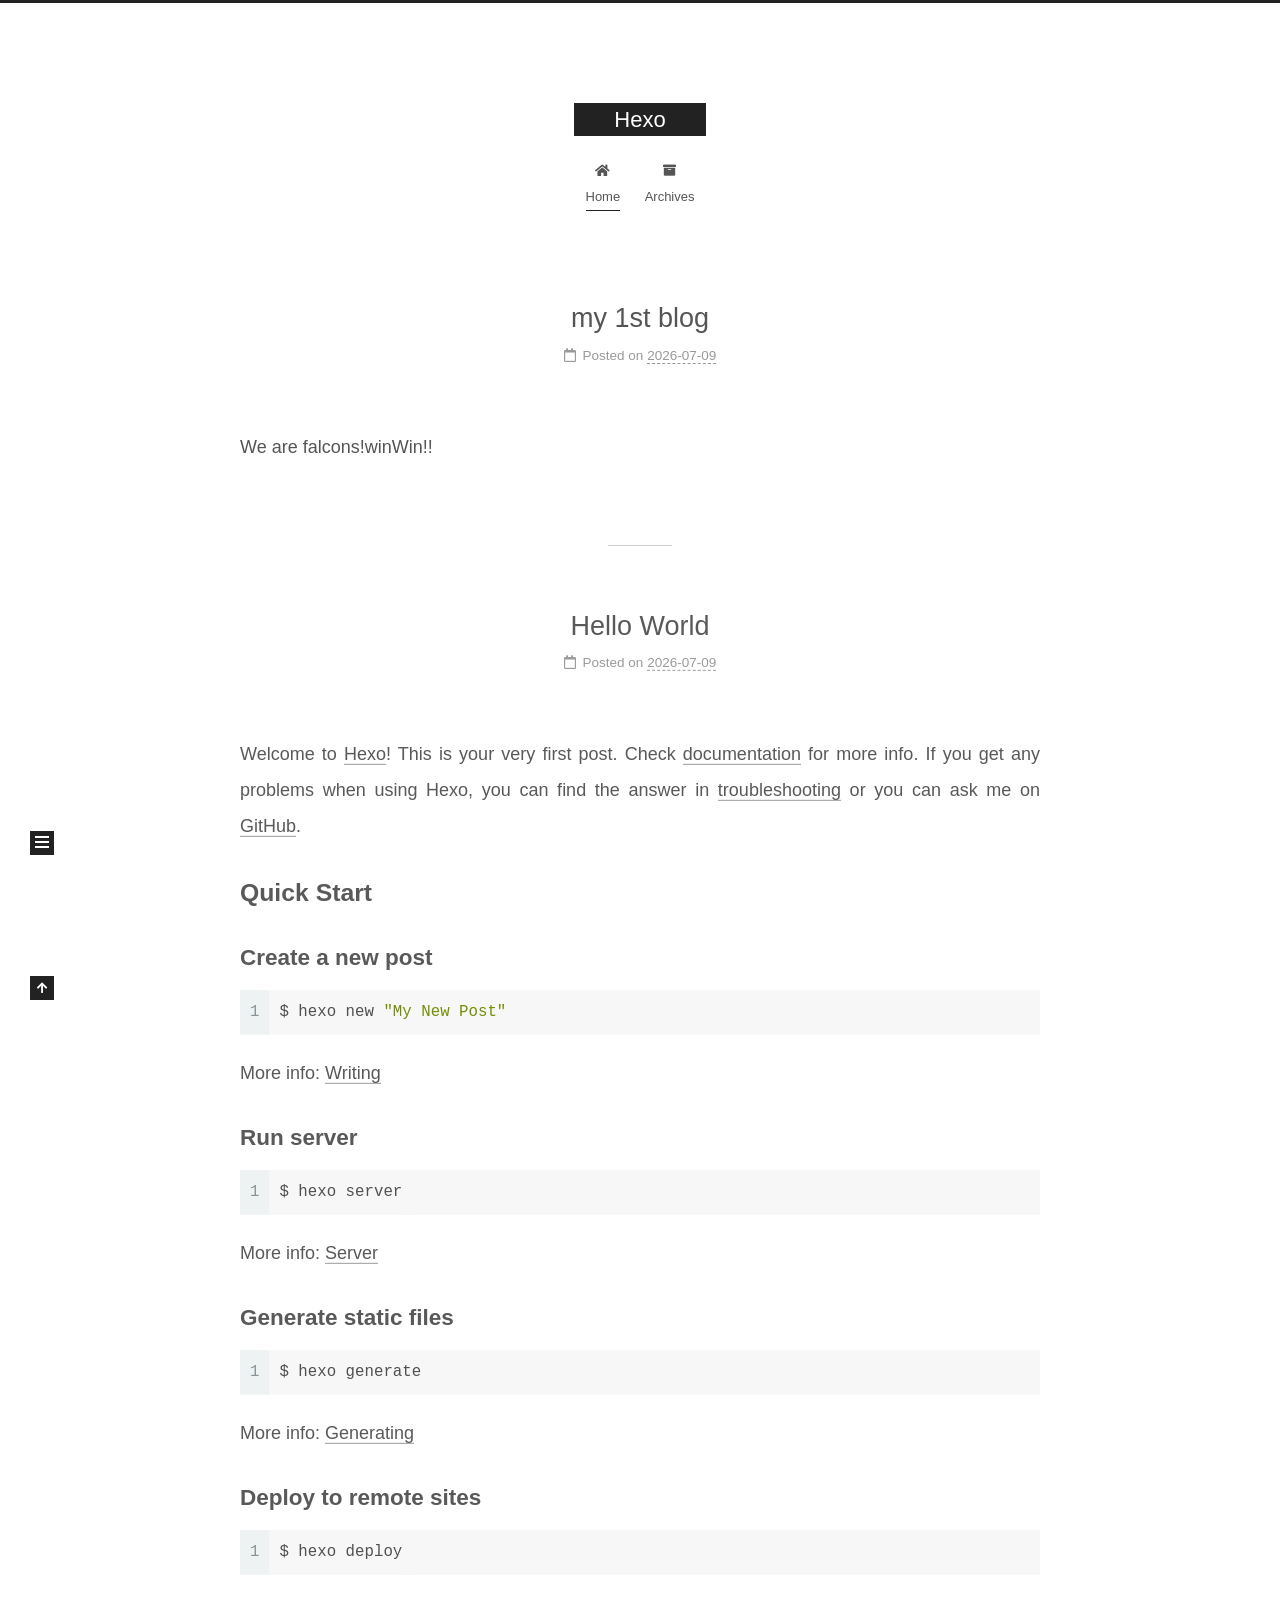
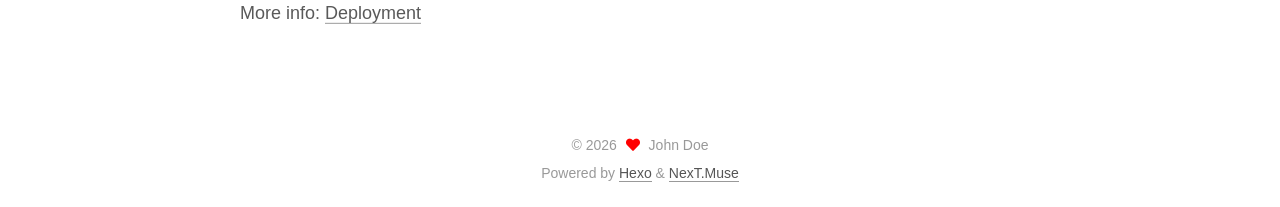
==== index.html @ cf1313f7 "Site updated: 2026-07-09 19:57:32" ====
<!DOCTYPE html>
<html lang="en">
<head>
  <meta charset="UTF-8">
<meta name="viewport" content="width=device-width, initial-scale=1, maximum-scale=2">
<meta name="theme-color" content="#222">
<meta name="generator" content="Hexo 7.3.0">
  <link rel="apple-touch-icon" sizes="180x180" href="/images/apple-touch-icon-next.png">
  <link rel="icon" type="image/png" sizes="32x32" href="/images/favicon-32x32-next.png">
  <link rel="icon" type="image/png" sizes="16x16" href="/images/favicon-16x16-next.png">
  <link rel="mask-icon" href="/images/logo.svg" color="#222">

<link rel="stylesheet" href="/css/main.css">


<link rel="stylesheet" href="/lib/font-awesome/css/all.min.css">

<script id="hexo-configurations">
    var NexT = window.NexT || {};
    var CONFIG = {"hostname":"example.com","root":"/","scheme":"Muse","version":"7.8.0","exturl":false,"sidebar":{"position":"left","display":"post","padding":18,"offset":12,"onmobile":false},"copycode":{"enable":false,"show_result":false,"style":null},"back2top":{"enable":true,"sidebar":false,"scrollpercent":false},"bookmark":{"enable":false,"color":"#222","save":"auto"},"fancybox":false,"mediumzoom":false,"lazyload":false,"pangu":false,"comments":{"style":"tabs","active":null,"storage":true,"lazyload":false,"nav":null},"algolia":{"hits":{"per_page":10},"labels":{"input_placeholder":"Search for Posts","hits_empty":"We didn't find any results for the search: ${query}","hits_stats":"${hits} results found in ${time} ms"}},"localsearch":{"enable":false,"trigger":"auto","top_n_per_article":1,"unescape":false,"preload":false},"motion":{"enable":true,"async":false,"transition":{"post_block":"fadeIn","post_header":"slideDownIn","post_body":"slideDownIn","coll_header":"slideLeftIn","sidebar":"slideUpIn"}}};
  </script>

  <meta property="og:type" content="website">
<meta property="og:title" content="Hexo">
<meta property="og:url" content="http://example.com/index.html">
<meta property="og:site_name" content="Hexo">
<meta property="og:locale" content="en_US">
<meta property="article:author" content="John Doe">
<meta name="twitter:card" content="summary">

<link rel="canonical" href="http://example.com/">


<script id="page-configurations">
  // https://hexo.io/docs/variables.html
  CONFIG.page = {
    sidebar: "",
    isHome : true,
    isPost : false,
    lang   : 'en'
  };
</script>

  <title>Hexo</title>
  






  <noscript>
  <style>
  .use-motion .brand,
  .use-motion .menu-item,
  .sidebar-inner,
  .use-motion .post-block,
  .use-motion .pagination,
  .use-motion .comments,
  .use-motion .post-header,
  .use-motion .post-body,
  .use-motion .collection-header { opacity: initial; }

  .use-motion .site-title,
  .use-motion .site-subtitle {
    opacity: initial;
    top: initial;
  }

  .use-motion .logo-line-before i { left: initial; }
  .use-motion .logo-line-after i { right: initial; }
  </style>
</noscript>

</head>

<body itemscope itemtype="http://schema.org/WebPage">
  <div class="container use-motion">
    <div class="headband"></div>

    <header class="header" itemscope itemtype="http://schema.org/WPHeader">
      <div class="header-inner"><div class="site-brand-container">
  <div class="site-nav-toggle">
    <div class="toggle" aria-label="Toggle navigation bar">
      <span class="toggle-line toggle-line-first"></span>
      <span class="toggle-line toggle-line-middle"></span>
      <span class="toggle-line toggle-line-last"></span>
    </div>
  </div>

  <div class="site-meta">

    <a href="/" class="brand" rel="start">
      <span class="logo-line-before"><i></i></span>
      <h1 class="site-title">Hexo</h1>
      <span class="logo-line-after"><i></i></span>
    </a>
  </div>

  <div class="site-nav-right">
    <div class="toggle popup-trigger">
    </div>
  </div>
</div>




<nav class="site-nav">
  <ul id="menu" class="main-menu menu">
        <li class="menu-item menu-item-home">

    <a href="/" rel="section"><i class="fa fa-home fa-fw"></i>Home</a>

  </li>
        <li class="menu-item menu-item-archives">

    <a href="/archives/" rel="section"><i class="fa fa-archive fa-fw"></i>Archives</a>

  </li>
  </ul>
</nav>




</div>
    </header>

    
  <div class="back-to-top">
    <i class="fa fa-arrow-up"></i>
    <span>0%</span>
  </div>


    <main class="main">
      <div class="main-inner">
        <div class="content-wrap">
          

          <div class="content index posts-expand">
            
      
  
  
  <article itemscope itemtype="http://schema.org/Article" class="post-block" lang="en">
    <link itemprop="mainEntityOfPage" href="http://example.com/2026/07/09/my-1st-blog/">

    <span hidden itemprop="author" itemscope itemtype="http://schema.org/Person">
      <meta itemprop="image" content="/images/avatar.gif">
      <meta itemprop="name" content="John Doe">
      <meta itemprop="description" content="">
    </span>

    <span hidden itemprop="publisher" itemscope itemtype="http://schema.org/Organization">
      <meta itemprop="name" content="Hexo">
    </span>
      <header class="post-header">
        <h2 class="post-title" itemprop="name headline">
          
            <a href="/2026/07/09/my-1st-blog/" class="post-title-link" itemprop="url">my 1st blog</a>
        </h2>

        <div class="post-meta">
            <span class="post-meta-item">
              <span class="post-meta-item-icon">
                <i class="far fa-calendar"></i>
              </span>
              <span class="post-meta-item-text">Posted on</span>
              

              <time title="Created: 2026-07-09 18:52:50 / Modified: 18:59:58" itemprop="dateCreated datePublished" datetime="2026-07-09T18:52:50+08:00">2026-07-09</time>
            </span>

          

        </div>
      </header>

    
    
    
    <div class="post-body" itemprop="articleBody">

      
          <p>We are falcons!winWin!!</p>

      
    </div>

    
    
    
      <footer class="post-footer">
        <div class="post-eof"></div>
      </footer>
  </article>
  
  
  

      
  
  
  <article itemscope itemtype="http://schema.org/Article" class="post-block" lang="en">
    <link itemprop="mainEntityOfPage" href="http://example.com/2026/07/09/hello-world/">

    <span hidden itemprop="author" itemscope itemtype="http://schema.org/Person">
      <meta itemprop="image" content="/images/avatar.gif">
      <meta itemprop="name" content="John Doe">
      <meta itemprop="description" content="">
    </span>

    <span hidden itemprop="publisher" itemscope itemtype="http://schema.org/Organization">
      <meta itemprop="name" content="Hexo">
    </span>
      <header class="post-header">
        <h2 class="post-title" itemprop="name headline">
          
            <a href="/2026/07/09/hello-world/" class="post-title-link" itemprop="url">Hello World</a>
        </h2>

        <div class="post-meta">
            <span class="post-meta-item">
              <span class="post-meta-item-icon">
                <i class="far fa-calendar"></i>
              </span>
              <span class="post-meta-item-text">Posted on</span>
              

              <time title="Created: 2026-07-09 18:48:07 / Modified: 18:44:26" itemprop="dateCreated datePublished" datetime="2026-07-09T18:48:07+08:00">2026-07-09</time>
            </span>

          

        </div>
      </header>

    
    
    
    <div class="post-body" itemprop="articleBody">

      
          <p>Welcome to <a target="_blank" rel="noopener" href="https://hexo.io/">Hexo</a>! This is your very first post. Check <a target="_blank" rel="noopener" href="https://hexo.io/docs/">documentation</a> for more info. If you get any problems when using Hexo, you can find the answer in <a target="_blank" rel="noopener" href="https://hexo.io/docs/troubleshooting.html">troubleshooting</a> or you can ask me on <a target="_blank" rel="noopener" href="https://github.com/hexojs/hexo/issues">GitHub</a>.</p>
<h2 id="Quick-Start"><a href="#Quick-Start" class="headerlink" title="Quick Start"></a>Quick Start</h2><h3 id="Create-a-new-post"><a href="#Create-a-new-post" class="headerlink" title="Create a new post"></a>Create a new post</h3><figure class="highlight bash"><table><tr><td class="gutter"><pre><span class="line">1</span><br></pre></td><td class="code"><pre><span class="line">$ hexo new <span class="string">&quot;My New Post&quot;</span></span><br></pre></td></tr></table></figure>

<p>More info: <a target="_blank" rel="noopener" href="https://hexo.io/docs/writing.html">Writing</a></p>
<h3 id="Run-server"><a href="#Run-server" class="headerlink" title="Run server"></a>Run server</h3><figure class="highlight bash"><table><tr><td class="gutter"><pre><span class="line">1</span><br></pre></td><td class="code"><pre><span class="line">$ hexo server</span><br></pre></td></tr></table></figure>

<p>More info: <a target="_blank" rel="noopener" href="https://hexo.io/docs/server.html">Server</a></p>
<h3 id="Generate-static-files"><a href="#Generate-static-files" class="headerlink" title="Generate static files"></a>Generate static files</h3><figure class="highlight bash"><table><tr><td class="gutter"><pre><span class="line">1</span><br></pre></td><td class="code"><pre><span class="line">$ hexo generate</span><br></pre></td></tr></table></figure>

<p>More info: <a target="_blank" rel="noopener" href="https://hexo.io/docs/generating.html">Generating</a></p>
<h3 id="Deploy-to-remote-sites"><a href="#Deploy-to-remote-sites" class="headerlink" title="Deploy to remote sites"></a>Deploy to remote sites</h3><figure class="highlight bash"><table><tr><td class="gutter"><pre><span class="line">1</span><br></pre></td><td class="code"><pre><span class="line">$ hexo deploy</span><br></pre></td></tr></table></figure>

<p>More info: <a target="_blank" rel="noopener" href="https://hexo.io/docs/one-command-deployment.html">Deployment</a></p>

      
    </div>

    
    
    
      <footer class="post-footer">
        <div class="post-eof"></div>
      </footer>
  </article>
  
  
  


  



          </div>
          

<script>
  window.addEventListener('tabs:register', () => {
    let { activeClass } = CONFIG.comments;
    if (CONFIG.comments.storage) {
      activeClass = localStorage.getItem('comments_active') || activeClass;
    }
    if (activeClass) {
      let activeTab = document.querySelector(`a[href="#comment-${activeClass}"]`);
      if (activeTab) {
        activeTab.click();
      }
    }
  });
  if (CONFIG.comments.storage) {
    window.addEventListener('tabs:click', event => {
      if (!event.target.matches('.tabs-comment .tab-content .tab-pane')) return;
      let commentClass = event.target.classList[1];
      localStorage.setItem('comments_active', commentClass);
    });
  }
</script>

        </div>
          
  
  <div class="toggle sidebar-toggle">
    <span class="toggle-line toggle-line-first"></span>
    <span class="toggle-line toggle-line-middle"></span>
    <span class="toggle-line toggle-line-last"></span>
  </div>

  <aside class="sidebar">
    <div class="sidebar-inner">

      <ul class="sidebar-nav motion-element">
        <li class="sidebar-nav-toc">
          Table of Contents
        </li>
        <li class="sidebar-nav-overview">
          Overview
        </li>
      </ul>

      <!--noindex-->
      <div class="post-toc-wrap sidebar-panel">
      </div>
      <!--/noindex-->

      <div class="site-overview-wrap sidebar-panel">
        <div class="site-author motion-element" itemprop="author" itemscope itemtype="http://schema.org/Person">
  <p class="site-author-name" itemprop="name">John Doe</p>
  <div class="site-description" itemprop="description"></div>
</div>
<div class="site-state-wrap motion-element">
  <nav class="site-state">
      <div class="site-state-item site-state-posts">
          <a href="/archives/">
        
          <span class="site-state-item-count">2</span>
          <span class="site-state-item-name">posts</span>
        </a>
      </div>
      <div class="site-state-item site-state-tags">
        <span class="site-state-item-count">1</span>
        <span class="site-state-item-name">tags</span>
      </div>
  </nav>
</div>



      </div>

    </div>
  </aside>
  <div id="sidebar-dimmer"></div>


      </div>
    </main>

    <footer class="footer">
      <div class="footer-inner">
        

        

<div class="copyright">
  
  &copy; 
  <span itemprop="copyrightYear">2026</span>
  <span class="with-love">
    <i class="fa fa-heart"></i>
  </span>
  <span class="author" itemprop="copyrightHolder">John Doe</span>
</div>
  <div class="powered-by">Powered by <a href="https://hexo.io/" class="theme-link" rel="noopener" target="_blank">Hexo</a> & <a href="https://muse.theme-next.org/" class="theme-link" rel="noopener" target="_blank">NexT.Muse</a>
  </div>

        








      </div>
    </footer>
  </div>

  
  <script src="/lib/anime.min.js"></script>
  <script src="/lib/velocity/velocity.min.js"></script>
  <script src="/lib/velocity/velocity.ui.min.js"></script>

<script src="/js/utils.js"></script>

<script src="/js/motion.js"></script>


<script src="/js/schemes/muse.js"></script>


<script src="/js/next-boot.js"></script>




  















  

  

</body>
</html>
---- css/main.css ----
:root {
  --body-bg-color: #fff;
  --content-bg-color: #fff;
  --card-bg-color: #f5f5f5;
  --text-color: #555;
  --blockquote-color: #666;
  --link-color: #555;
  --link-hover-color: #222;
  --brand-color: #fff;
  --brand-hover-color: #fff;
  --table-row-odd-bg-color: #f9f9f9;
  --table-row-hover-bg-color: #f5f5f5;
  --menu-item-bg-color: #f5f5f5;
  --btn-default-bg: #222;
  --btn-default-color: #fff;
  --btn-default-border-color: #222;
  --btn-default-hover-bg: #fff;
  --btn-default-hover-color: #222;
  --btn-default-hover-border-color: #222;
}
html {
  line-height: 1.15; /* 1 */
  -webkit-text-size-adjust: 100%; /* 2 */
}
body {
  margin: 0;
}
main {
  display: block;
}
h1 {
  font-size: 2em;
  margin: 0.67em 0;
}
hr {
  box-sizing: content-box; /* 1 */
  height: 0; /* 1 */
  overflow: visible; /* 2 */
}
pre {
  font-family: monospace, monospace; /* 1 */
  font-size: 1em; /* 2 */
}
a {
  background: transparent;
}
abbr[title] {
  border-bottom: none; /* 1 */
  text-decoration: underline; /* 2 */
  text-decoration: underline dotted; /* 2 */
}
b,
strong {
  font-weight: bolder;
}
code,
kbd,
samp {
  font-family: monospace, monospace; /* 1 */
  font-size: 1em; /* 2 */
}
small {
  font-size: 80%;
}
sub,
sup {
  font-size: 75%;
  line-height: 0;
  position: relative;
  vertical-align: baseline;
}
sub {
  bottom: -0.25em;
}
sup {
  top: -0.5em;
}
img {
  border-style: none;
}
button,
input,
optgroup,
select,
textarea {
  font-family: inherit; /* 1 */
  font-size: 100%; /* 1 */
  line-height: 1.15; /* 1 */
  margin: 0; /* 2 */
}
button,
input {
/* 1 */
  overflow: visible;
}
button,
select {
/* 1 */
  text-transform: none;
}
button,
[type='button'],
[type='reset'],
[type='submit'] {
  -webkit-appearance: button;
}
button::-moz-focus-inner,
[type='button']::-moz-focus-inner,
[type='reset']::-moz-focus-inner,
[type='submit']::-moz-focus-inner {
  border-style: none;
  padding: 0;
}
button:-moz-focusring,
[type='button']:-moz-focusring,
[type='reset']:-moz-focusring,
[type='submit']:-moz-focusring {
  outline: 1px dotted ButtonText;
}
fieldset {
  padding: 0.35em 0.75em 0.625em;
}
legend {
  box-sizing: border-box; /* 1 */
  color: inherit; /* 2 */
  display: table; /* 1 */
  max-width: 100%; /* 1 */
  padding: 0; /* 3 */
  white-space: normal; /* 1 */
}
progress {
  vertical-align: baseline;
}
textarea {
  overflow: auto;
}
[type='checkbox'],
[type='radio'] {
  box-sizing: border-box; /* 1 */
  padding: 0; /* 2 */
}
[type='number']::-webkit-inner-spin-button,
[type='number']::-webkit-outer-spin-button {
  height: auto;
}
[type='search'] {
  outline-offset: -2px; /* 2 */
  -webkit-appearance: textfield; /* 1 */
}
[type='search']::-webkit-search-decoration {
  -webkit-appearance: none;
}
::-webkit-file-upload-button {
  font: inherit; /* 2 */
  -webkit-appearance: button; /* 1 */
}
details {
  display: block;
}
summary {
  display: list-item;
}
template {
  display: none;
}
[hidden] {
  display: none;
}
::selection {
  background: #262a30;
  color: #eee;
}
html,
body {
  height: 100%;
}
body {
  background: var(--body-bg-color);
  color: var(--text-color);
  font-family: 'Lato', "PingFang SC", "Microsoft YaHei", sans-serif;
  font-size: 1em;
  line-height: 2;
}
@media (max-width: 991px) {
  body {
    padding-left: 0 !important;
    padding-right: 0 !important;
  }
}
h1,
h2,
h3,
h4,
h5,
h6 {
  font-family: 'Lato', "PingFang SC", "Microsoft YaHei", sans-serif;
  font-weight: bold;
  line-height: 1.5;
  margin: 20px 0 15px;
}
h1 {
  font-size: 1.5em;
}
h2 {
  font-size: 1.375em;
}
h3 {
  font-size: 1.25em;
}
h4 {
  font-size: 1.125em;
}
h5 {
  font-size: 1em;
}
h6 {
  font-size: 0.875em;
}
p {
  margin: 0 0 20px 0;
}
a,
span.exturl {
  border-bottom: 1px solid #999;
  color: var(--link-color);
  outline: 0;
  text-decoration: none;
  overflow-wrap: break-word;
  word-wrap: break-word;
  cursor: pointer;
}
a:hover,
span.exturl:hover {
  border-bottom-color: var(--link-hover-color);
  color: var(--link-hover-color);
}
iframe,
img,
video {
  display: block;
  margin-left: auto;
  margin-right: auto;
  max-width: 100%;
}
hr {
  background-image: repeating-linear-gradient(-45deg, #ddd, #ddd 4px, transparent 4px, transparent 8px);
  border: 0;
  height: 3px;
  margin: 40px 0;
}
blockquote {
  border-left: 4px solid #ddd;
  color: var(--blockquote-color);
  margin: 0;
  padding: 0 15px;
}
blockquote cite::before {
  content: '-';
  padding: 0 5px;
}
dt {
  font-weight: bold;
}
dd {
  margin: 0;
  padding: 0;
}
kbd {
  background-color: #f5f5f5;
  background-image: linear-gradient(#eee, #fff, #eee);
  border: 1px solid #ccc;
  border-radius: 0.2em;
  box-shadow: 0.1em 0.1em 0.2em rgba(0,0,0,0.1);
  color: #555;
  font-family: inherit;
  padding: 0.1em 0.3em;
  white-space: nowrap;
}
.table-container {
  overflow: auto;
}
table {
  border-collapse: collapse;
  border-spacing: 0;
  font-size: 0.875em;
  margin: 0 0 20px 0;
  width: 100%;
}
tbody tr:nth-of-type(odd) {
  background: var(--table-row-odd-bg-color);
}
tbody tr:hover {
  background: var(--table-row-hover-bg-color);
}
caption,
th,
td {
  font-weight: normal;
  padding: 8px;
  vertical-align: middle;
}
th,
td {
  border: 1px solid #ddd;
  border-bottom: 3px solid #ddd;
}
th {
  font-weight: 700;
  padding-bottom: 10px;
}
td {
  border-bottom-width: 1px;
}
.btn {
  background: var(--btn-default-bg);
  border: 2px solid var(--btn-default-border-color);
  border-radius: 0;
  color: var(--btn-default-color);
  display: inline-block;
  font-size: 0.875em;
  line-height: 2;
  padding: 0 20px;
  text-decoration: none;
  transition-property: background-color;
  transition-delay: 0s;
  transition-duration: 0.2s;
  transition-timing-function: ease-in-out;
}
.btn:hover {
  background: var(--btn-default-hover-bg);
  border-color: var(--btn-default-hover-border-color);
  color: var(--btn-default-hover-color);
}
.btn + .btn {
  margin: 0 0 8px 8px;
}
.btn .fa-fw {
  text-align: left;
  width: 1.285714285714286em;
}
.toggle {
  line-height: 0;
}
.toggle .toggle-line {
  background: #fff;
  display: inline-block;
  height: 2px;
  left: 0;
  position: relative;
  top: 0;
  transition: all 0.4s;
  vertical-align: top;
  width: 100%;
}
.toggle .toggle-line:not(:first-child) {
  margin-top: 3px;
}
.toggle.toggle-arrow .toggle-line-first {
  left: 50%;
  top: 2px;
  transform: rotate(45deg);
  width: 50%;
}
.toggle.toggle-arrow .toggle-line-middle {
  left: 2px;
  width: 90%;
}
.toggle.toggle-arrow .toggle-line-last {
  left: 50%;
  top: -2px;
  transform: rotate(-45deg);
  width: 50%;
}
.toggle.toggle-close .toggle-line-first {
  transform: rotate(-45deg);
  top: 5px;
}
.toggle.toggle-close .toggle-line-middle {
  opacity: 0;
}
.toggle.toggle-close .toggle-line-last {
  transform: rotate(45deg);
  top: -5px;
}
.highlight,
pre {
  background: #f7f7f7;
  color: #4d4d4c;
  line-height: 1.6;
  margin: 0 auto 20px;
}
pre,
code {
  font-family: consolas, Menlo, monospace, "PingFang SC", "Microsoft YaHei";
}
code {
  background: #eee;
  border-radius: 3px;
  color: #555;
  padding: 2px 4px;
  overflow-wrap: break-word;
  word-wrap: break-word;
}
.highlight *::selection {
  background: #d6d6d6;
}
.highlight pre {
  border: 0;
  margin: 0;
  padding: 10px 0;
}
.highlight table {
  border: 0;
  margin: 0;
  width: auto;
}
.highlight td {
  border: 0;
  padding: 0;
}
.highlight figcaption {
  background: #eff2f3;
  color: #4d4d4c;
  display: flex;
  font-size: 0.875em;
  justify-content: space-between;
  line-height: 1.2;
  padding: 0.5em;
}
.highlight figcaption a {
  color: #4d4d4c;
}
.highlight figcaption a:hover {
  border-bottom-color: #4d4d4c;
}
.highlight .gutter {
  -moz-user-select: none;
  -ms-user-select: none;
  -webkit-user-select: none;
  user-select: none;
}
.highlight .gutter pre {
  background: #eff2f3;
  color: #869194;
  padding-left: 10px;
  padding-right: 10px;
  text-align: right;
}
.highlight .code pre {
  background: #f7f7f7;
  padding-left: 10px;
  width: 100%;
}
.gist table {
  width: auto;
}
.gist table td {
  border: 0;
}
pre {
  overflow: auto;
  padding: 10px;
}
pre code {
  background: none;
  color: #4d4d4c;
  font-size: 0.875em;
  padding: 0;
  text-shadow: none;
}
pre .deletion {
  background: #fdd;
}
pre .addition {
  background: #dfd;
}
pre .meta {
  color: #eab700;
  -moz-user-select: none;
  -ms-user-select: none;
  -webkit-user-select: none;
  user-select: none;
}
pre .comment {
  color: #8e908c;
}
pre .variable,
pre .attribute,
pre .tag,
pre .name,
pre .regexp,
pre .ruby .constant,
pre .xml .tag .title,
pre .xml .pi,
pre .xml .doctype,
pre .html .doctype,
pre .css .id,
pre .css .class,
pre .css .pseudo {
  color: #c82829;
}
pre .number,
pre .preprocessor,
pre .built_in,
pre .builtin-name,
pre .literal,
pre .params,
pre .constant,
pre .command {
  color: #f5871f;
}
pre .ruby .class .title,
pre .css .rules .attribute,
pre .string,
pre .symbol,
pre .value,
pre .inheritance,
pre .header,
pre .ruby .symbol,
pre .xml .cdata,
pre .special,
pre .formula {
  color: #718c00;
}
pre .title,
pre .css .hexcolor {
  color: #3e999f;
}
pre .function,
pre .python .decorator,
pre .python .title,
pre .ruby .function .title,
pre .ruby .title .keyword,
pre .perl .sub,
pre .javascript .title,
pre .coffeescript .title {
  color: #4271ae;
}
pre .keyword,
pre .javascript .function {
  color: #8959a8;
}
.blockquote-center {
  border-left: none;
  margin: 40px 0;
  padding: 0;
  position: relative;
  text-align: center;
}
.blockquote-center .fa {
  display: block;
  opacity: 0.6;
  position: absolute;
  width: 100%;
}
.blockquote-center .fa-quote-left {
  border-top: 1px solid #ccc;
  text-align: left;
  top: -20px;
}
.blockquote-center .fa-quote-right {
  border-bottom: 1px solid #ccc;
  text-align: right;
  bottom: -20px;
}
.blockquote-center p,
.blockquote-center div {
  text-align: center;
}
.post-body .group-picture img {
  margin: 0 auto;
  padding: 0 3px;
}
.group-picture-row {
  margin-bottom: 6px;
  overflow: hidden;
}
.group-picture-column {
  float: left;
  margin-bottom: 10px;
}
.post-body .label {
  color: #555;
  display: inline;
  padding: 0 2px;
}
.post-body .label.default {
  background: #f0f0f0;
}
.post-body .label.primary {
  background: #efe6f7;
}
.post-body .label.info {
  background: #e5f2f8;
}
.post-body .label.success {
  background: #e7f4e9;
}
.post-body .label.warning {
  background: #fcf6e1;
}
.post-body .label.danger {
  background: #fae8eb;
}
.post-body .tabs {
  margin-bottom: 20px;
}
.post-body .tabs,
.tabs-comment {
  display: block;
  padding-top: 10px;
  position: relative;
}
.post-body .tabs ul.nav-tabs,
.tabs-comment ul.nav-tabs {
  display: flex;
  flex-wrap: wrap;
  margin: 0;
  margin-bottom: -1px;
  padding: 0;
}
@media (max-width: 413px) {
  .post-body .tabs ul.nav-tabs,
  .tabs-comment ul.nav-tabs {
    display: block;
    margin-bottom: 5px;
  }
}
.post-body .tabs ul.nav-tabs li.tab,
.tabs-comment ul.nav-tabs li.tab {
  border-bottom: 1px solid #ddd;
  border-left: 1px solid transparent;
  border-right: 1px solid transparent;
  border-top: 3px solid transparent;
  flex-grow: 1;
  list-style-type: none;
  border-radius: 0 0 0 0;
}
@media (max-width: 413px) {
  .post-body .tabs ul.nav-tabs li.tab,
  .tabs-comment ul.nav-tabs li.tab {
    border-bottom: 1px solid transparent;
    border-left: 3px solid transparent;
    border-right: 1px solid transparent;
    border-top: 1px solid transparent;
  }
}
@media (max-width: 413px) {
  .post-body .tabs ul.nav-tabs li.tab,
  .tabs-comment ul.nav-tabs li.tab {
    border-radius: 0;
  }
}
.post-body .tabs ul.nav-tabs li.tab a,
.tabs-comment ul.nav-tabs li.tab a {
  border-bottom: initial;
  display: block;
  line-height: 1.8;
  outline: 0;
  padding: 0.25em 0.75em;
  text-align: center;
  transition-delay: 0s;
  transition-duration: 0.2s;
  transition-timing-function: ease-out;
}
.post-body .tabs ul.nav-tabs li.tab a i,
.tabs-comment ul.nav-tabs li.tab a i {
  width: 1.285714285714286em;
}
.post-body .tabs ul.nav-tabs li.tab.active,
.tabs-comment ul.nav-tabs li.tab.active {
  border-bottom: 1px solid transparent;
  border-left: 1px solid #ddd;
  border-right: 1px solid #ddd;
  border-top: 3px solid #fc6423;
}
@media (max-width: 413px) {
  .post-body .tabs ul.nav-tabs li.tab.active,
  .tabs-comment ul.nav-tabs li.tab.active {
    border-bottom: 1px solid #ddd;
    border-left: 3px solid #fc6423;
    border-right: 1px solid #ddd;
    border-top: 1px solid #ddd;
  }
}
.post-body .tabs ul.nav-tabs li.tab.active a,
.tabs-comment ul.nav-tabs li.tab.active a {
  color: var(--link-color);
  cursor: default;
}
.post-body .tabs .tab-content .tab-pane,
.tabs-comment .tab-content .tab-pane {
  border: 1px solid #ddd;
  border-top: 0;
  padding: 20px 20px 0 20px;
  border-radius: 0;
}
.post-body .tabs .tab-content .tab-pane:not(.active),
.tabs-comment .tab-content .tab-pane:not(.active) {
  display: none;
}
.post-body .tabs .tab-content .tab-pane.active,
.tabs-comment .tab-content .tab-pane.active {
  display: block;
}
.post-body .tabs .tab-content .tab-pane.active:nth-of-type(1),
.tabs-comment .tab-content .tab-pane.active:nth-of-type(1) {
  border-radius: 0 0 0 0;
}
@media (max-width: 413px) {
  .post-body .tabs .tab-content .tab-pane.active:nth-of-type(1),
  .tabs-comment .tab-content .tab-pane.active:nth-of-type(1) {
    border-radius: 0;
  }
}
.post-body .note {
  border-radius: 3px;
  margin-bottom: 20px;
  padding: 1em;
  position: relative;
  border: 1px solid #eee;
  border-left-width: 5px;
}
.post-body .note h2,
.post-body .note h3,
.post-body .note h4,
.post-body .note h5,
.post-body .note h6 {
  margin-top: 0;
  border-bottom: initial;
  margin-bottom: 0;
  padding-top: 0;
}
.post-body .note p:first-child,
.post-body .note ul:first-child,
.post-body .note ol:first-child,
.post-body .note table:first-child,
.post-body .note pre:first-child,
.post-body .note blockquote:first-child,
.post-body .note img:first-child {
  margin-top: 0;
}
.post-body .note p:last-child,
.post-body .note ul:last-child,
.post-body .note ol:last-child,
.post-body .note table:last-child,
.post-body .note pre:last-child,
.post-body .note blockquote:last-child,
.post-body .note img:last-child {
  margin-bottom: 0;
}
.post-body .note.default {
  border-left-color: #777;
}
.post-body .note.default h2,
.post-body .note.default h3,
.post-body .note.default h4,
.post-body .note.default h5,
.post-body .note.default h6 {
  color: #777;
}
.post-body .note.primary {
  border-left-color: #6f42c1;
}
.post-body .note.primary h2,
.post-body .note.primary h3,
.post-body .note.primary h4,
.post-body .note.primary h5,
.post-body .note.primary h6 {
  color: #6f42c1;
}
.post-body .note.info {
  border-left-color: #428bca;
}
.post-body .note.info h2,
.post-body .note.info h3,
.post-body .note.info h4,
.post-body .note.info h5,
.post-body .note.info h6 {
  color: #428bca;
}
.post-body .note.success {
  border-left-color: #5cb85c;
}
.post-body .note.success h2,
.post-body .note.success h3,
.post-body .note.success h4,
.post-body .note.success h5,
.post-body .note.success h6 {
  color: #5cb85c;
}
.post-body .note.warning {
  border-left-color: #f0ad4e;
}
.post-body .note.warning h2,
.post-body .note.warning h3,
.post-body .note.warning h4,
.post-body .note.warning h5,
.post-body .note.warning h6 {
  color: #f0ad4e;
}
.post-body .note.danger {
  border-left-color: #d9534f;
}
.post-body .note.danger h2,
.post-body .note.danger h3,
.post-body .note.danger h4,
.post-body .note.danger h5,
.post-body .note.danger h6 {
  color: #d9534f;
}
.pagination .prev,
.pagination .next,
.pagination .page-number,
.pagination .space {
  display: inline-block;
  margin: 0 10px;
  padding: 0 11px;
  position: relative;
  top: -1px;
}
@media (max-width: 767px) {
  .pagination .prev,
  .pagination .next,
  .pagination .page-number,
  .pagination .space {
    margin: 0 5px;
  }
}
.pagination {
  border-top: 1px solid #eee;
  margin: 120px 0 0;
  text-align: center;
}
.pagination .prev,
.pagination .next,
.pagination .page-number {
  border-bottom: 0;
  border-top: 1px solid #eee;
  transition-property: border-color;
  transition-delay: 0s;
  transition-duration: 0.2s;
  transition-timing-function: ease-in-out;
}
.pagination .prev:hover,
.pagination .next:hover,
.pagination .page-number:hover {
  border-top-color: #222;
}
.pagination .space {
  margin: 0;
  padding: 0;
}
.pagination .prev {
  margin-left: 0;
}
.pagination .next {
  margin-right: 0;
}
.pagination .page-number.current {
  background: #ccc;
  border-top-color: #ccc;
  color: #fff;
}
@media (max-width: 767px) {
  .pagination {
    border-top: none;
  }
  .pagination .prev,
  .pagination .next,
  .pagination .page-number {
    border-bottom: 1px solid #eee;
    border-top: 0;
    margin-bottom: 10px;
    padding: 0 10px;
  }
  .pagination .prev:hover,
  .pagination .next:hover,
  .pagination .page-number:hover {
    border-bottom-color: #222;
  }
}
.comments {
  margin-top: 60px;
  overflow: hidden;
}
.comment-button-group {
  display: flex;
  flex-wrap: wrap-reverse;
  justify-content: center;
  margin: 1em 0;
}
.comment-button-group .comment-button {
  margin: 0.1em 0.2em;
}
.comment-button-group .comment-button.active {
  background: var(--btn-default-hover-bg);
  border-color: var(--btn-default-hover-border-color);
  color: var(--btn-default-hover-color);
}
.comment-position {
  display: none;
}
.comment-position.active {
  display: block;
}
.tabs-comment {
  background: var(--content-bg-color);
  margin-top: 4em;
  padding-top: 0;
}
.tabs-comment .comments {
  border: 0;
  box-shadow: none;
  margin-top: 0;
  padding-top: 0;
}
.container {
  min-height: 100%;
  position: relative;
}
.main-inner {
  margin: 0 auto;
  width: 700px;
}
@media (min-width: 1200px) {
  .main-inner {
    width: 800px;
  }
}
@media (min-width: 1600px) {
  .main-inner {
    width: 900px;
  }
}
@media (max-width: 767px) {
  .content-wrap {
    padding: 0 20px;
  }
}
.header {
  background: transparent;
}
.header-inner {
  margin: 0 auto;
  width: 700px;
}
@media (min-width: 1200px) {
  .header-inner {
    width: 800px;
  }
}
@media (min-width: 1600px) {
  .header-inner {
    width: 900px;
  }
}
.site-brand-container {
  display: flex;
  flex-shrink: 0;
  padding: 0 10px;
}
.headband {
  background: #222;
  height: 3px;
}
.site-meta {
  flex-grow: 1;
  text-align: center;
}
@media (max-width: 767px) {
  .site-meta {
    text-align: center;
  }
}
.brand {
  border-bottom: none;
  color: var(--brand-color);
  display: inline-block;
  line-height: 1.375em;
  padding: 0 40px;
  position: relative;
}
.brand:hover {
  color: var(--brand-hover-color);
}
.site-title {
  font-family: 'Lato', "PingFang SC", "Microsoft YaHei", sans-serif;
  font-size: 1.375em;
  font-weight: normal;
  margin: 0;
}
.site-subtitle {
  color: #999;
  font-size: 0.8125em;
  margin: 10px 0;
}
.use-motion .brand {
  opacity: 0;
}
.use-motion .site-title,
.use-motion .site-subtitle,
.use-motion .custom-logo-image {
  opacity: 0;
  position: relative;
  top: -10px;
}
.site-nav-toggle,
.site-nav-right {
  display: none;
}
@media (max-width: 767px) {
  .site-nav-toggle,
  .site-nav-right {
    display: flex;
    flex-direction: column;
    justify-content: center;
  }
}
.site-nav-toggle .toggle,
.site-nav-right .toggle {
  color: var(--text-color);
  padding: 10px;
  width: 22px;
}
.site-nav-toggle .toggle .toggle-line,
.site-nav-right .toggle .toggle-line {
  background: var(--text-color);
  border-radius: 1px;
}
.site-nav {
  display: block;
}
@media (max-width: 767px) {
  .site-nav {
    clear: both;
    display: none;
  }
}
.site-nav.site-nav-on {
  display: block;
}
.menu {
  margin-top: 20px;
  padding-left: 0;
  text-align: center;
}
.menu-item {
  display: inline-block;
  list-style: none;
  margin: 0 10px;
}
@media (max-width: 767px) {
  .menu-item {
    display: block;
    margin-top: 10px;
  }
  .menu-item.menu-item-search {
    display: none;
  }
}
.menu-item a,
.menu-item span.exturl {
  border-bottom: 0;
  display: block;
  font-size: 0.8125em;
  transition-property: border-color;
  transition-delay: 0s;
  transition-duration: 0.2s;
  transition-timing-function: ease-in-out;
}
@media (hover: none) {
  .menu-item a:hover,
  .menu-item span.exturl:hover {
    border-bottom-color: transparent !important;
  }
}
.menu-item .fa,
.menu-item .fab,
.menu-item .far,
.menu-item .fas {
  margin-right: 8px;
}
.menu-item .badge {
  display: inline-block;
  font-weight: bold;
  line-height: 1;
  margin-left: 0.35em;
  margin-top: 0.35em;
  text-align: center;
  white-space: nowrap;
}
@media (max-width: 767px) {
  .menu-item .badge {
    float: right;
    margin-left: 0;
  }
}
.menu-item-active a,
.menu .menu-item a:hover,
.menu .menu-item span.exturl:hover {
  background: var(--menu-item-bg-color);
}
.use-motion .menu-item {
  opacity: 0;
}
.sidebar {
  background: #222;
  bottom: 0;
  box-shadow: inset 0 2px 6px #000;
  position: fixed;
  top: 0;
}
@media (max-width: 991px) {
  .sidebar {
    display: none;
  }
}
.sidebar-inner {
  color: #999;
  padding: 18px 10px;
  text-align: center;
}
.cc-license {
  margin-top: 10px;
  text-align: center;
}
.cc-license .cc-opacity {
  border-bottom: none;
  opacity: 0.7;
}
.cc-license .cc-opacity:hover {
  opacity: 0.9;
}
.cc-license img {
  display: inline-block;
}
.site-author-image {
  border: 2px solid #333;
  display: block;
  margin: 0 auto;
  max-width: 96px;
  padding: 2px;
}
.site-author-name {
  color: #f5f5f5;
  font-weight: normal;
  margin: 5px 0 0;
  text-align: center;
}
.site-description {
  color: #999;
  font-size: 1em;
  margin-top: 5px;
  text-align: center;
}
.links-of-author {
  margin-top: 15px;
}
.links-of-author a,
.links-of-author span.exturl {
  border-bottom-color: #555;
  display: inline-block;
  font-size: 0.8125em;
  margin-bottom: 10px;
  margin-right: 10px;
  vertical-align: middle;
}
.links-of-author a::before,
.links-of-author span.exturl::before {
  background: #eeda1b;
  border-radius: 50%;
  content: ' ';
  display: inline-block;
  height: 4px;
  margin-right: 3px;
  vertical-align: middle;
  width: 4px;
}
.sidebar-button {
  margin-top: 15px;
}
.sidebar-button a {
  border: 1px solid #fc6423;
  border-radius: 4px;
  color: #fc6423;
  display: inline-block;
  padding: 0 15px;
}
.sidebar-button a .fa,
.sidebar-button a .fab,
.sidebar-button a .far,
.sidebar-button a .fas {
  margin-right: 5px;
}
.sidebar-button a:hover {
  background: #fc6423;
  border: 1px solid #fc6423;
  color: #fff;
}
.sidebar-button a:hover .fa,
.sidebar-button a:hover .fab,
.sidebar-button a:hover .far,
.sidebar-button a:hover .fas {
  color: #fff;
}
.links-of-blogroll {
  font-size: 0.8125em;
  margin-top: 10px;
}
.links-of-blogroll-title {
  font-size: 0.875em;
  font-weight: 600;
  margin-top: 0;
}
.links-of-blogroll-list {
  list-style: none;
  margin: 0;
  padding: 0;
}
#sidebar-dimmer {
  display: none;
}
@media (max-width: 767px) {
  #sidebar-dimmer {
    background: #000;
    display: block;
    height: 100%;
    left: 100%;
    opacity: 0;
    position: fixed;
    top: 0;
    width: 100%;
    z-index: 1100;
  }
  .sidebar-active + #sidebar-dimmer {
    opacity: 0.7;
    transform: translateX(-100%);
    transition: opacity 0.5s;
  }
}
.sidebar-nav {
  margin: 0;
  padding-bottom: 20px;
  padding-left: 0;
}
.sidebar-nav li {
  border-bottom: 1px solid transparent;
  color: #666;
  cursor: pointer;
  display: inline-block;
  font-size: 0.875em;
}
.sidebar-nav li.sidebar-nav-overview {
  margin-left: 10px;
}
.sidebar-nav li:hover {
  color: #f5f5f5;
}
.sidebar-nav .sidebar-nav-active {
  border-bottom-color: #87daff;
  color: #87daff;
}
.sidebar-nav .sidebar-nav-active:hover {
  color: #87daff;
}
.sidebar-panel {
  display: none;
  overflow-x: hidden;
  overflow-y: auto;
}
.sidebar-panel-active {
  display: block;
}
.sidebar-toggle {
  background: #222;
  bottom: 45px;
  cursor: pointer;
  height: 14px;
  left: 30px;
  padding: 5px;
  position: fixed;
  width: 14px;
  z-index: 1300;
}
@media (max-width: 991px) {
  .sidebar-toggle {
    left: 20px;
    opacity: 0.8;
    display: none;
  }
}
.sidebar-toggle:hover .toggle-line {
  background: #87daff;
}
.post-toc {
  font-size: 0.875em;
}
.post-toc ol {
  list-style: none;
  margin: 0;
  padding: 0 2px 5px 10px;
  text-align: left;
}
.post-toc ol > ol {
  padding-left: 0;
}
.post-toc ol a {
  transition-property: all;
  transition-delay: 0s;
  transition-duration: 0.2s;
  transition-timing-function: ease-in-out;
}
.post-toc .nav-item {
  line-height: 1.8;
  overflow: hidden;
  text-overflow: ellipsis;
  white-space: nowrap;
}
.post-toc .nav .nav-child {
  display: none;
}
.post-toc .nav .active > .nav-child {
  display: block;
}
.post-toc .nav .active-current > .nav-child {
  display: block;
}
.post-toc .nav .active-current > .nav-child > .nav-item {
  display: block;
}
.post-toc .nav .active > a {
  border-bottom-color: #87daff;
  color: #87daff;
}
.post-toc .nav .active-current > a {
  color: #87daff;
}
.post-toc .nav .active-current > a:hover {
  color: #87daff;
}
.site-state {
  display: flex;
  justify-content: center;
  line-height: 1.4;
  margin-top: 10px;
  overflow: hidden;
  text-align: center;
  white-space: nowrap;
}
.site-state-item {
  padding: 0 15px;
}
.site-state-item:not(:first-child) {
  border-left: 1px solid #333;
}
.site-state-item a {
  border-bottom: none;
}
.site-state-item-count {
  display: block;
  font-size: 1.25em;
  font-weight: 600;
  text-align: center;
}
.site-state-item-name {
  color: inherit;
  font-size: 0.875em;
}
.footer {
  color: #999;
  font-size: 0.875em;
  padding: 20px 0;
}
.footer.footer-fixed {
  bottom: 0;
  left: 0;
  position: absolute;
  right: 0;
}
.footer-inner {
  box-sizing: border-box;
  margin: 0 auto;
  text-align: center;
  width: 700px;
}
@media (min-width: 1200px) {
  .footer-inner {
    width: 800px;
  }
}
@media (min-width: 1600px) {
  .footer-inner {
    width: 900px;
  }
}
.languages {
  display: inline-block;
  font-size: 1.125em;
  position: relative;
}
.languages .lang-select-label span {
  margin: 0 0.5em;
}
.languages .lang-select {
  height: 100%;
  left: 0;
  opacity: 0;
  position: absolute;
  top: 0;
  width: 100%;
}
.with-love {
  color: #ff0000;
  display: inline-block;
  margin: 0 5px;
}
.powered-by,
.theme-info {
  display: inline-block;
}
@-moz-keyframes iconAnimate {
  0%, 100% {
    transform: scale(1);
  }
  10%, 30% {
    transform: scale(0.9);
  }
  20%, 40%, 60%, 80% {
    transform: scale(1.1);
  }
  50%, 70% {
    transform: scale(1.1);
  }
}
@-webkit-keyframes iconAnimate {
  0%, 100% {
    transform: scale(1);
  }
  10%, 30% {
    transform: scale(0.9);
  }
  20%, 40%, 60%, 80% {
    transform: scale(1.1);
  }
  50%, 70% {
    transform: scale(1.1);
  }
}
@-o-keyframes iconAnimate {
  0%, 100% {
    transform: scale(1);
  }
  10%, 30% {
    transform: scale(0.9);
  }
  20%, 40%, 60%, 80% {
    transform: scale(1.1);
  }
  50%, 70% {
    transform: scale(1.1);
  }
}
@keyframes iconAnimate {
  0%, 100% {
    transform: scale(1);
  }
  10%, 30% {
    transform: scale(0.9);
  }
  20%, 40%, 60%, 80% {
    transform: scale(1.1);
  }
  50%, 70% {
    transform: scale(1.1);
  }
}
.back-to-top {
  font-size: 12px;
  text-align: center;
  transition-delay: 0s;
  transition-duration: 0.2s;
  transition-timing-function: ease-in-out;
}
.back-to-top {
  background: #222;
  bottom: -100px;
  box-sizing: border-box;
  color: #fff;
  cursor: pointer;
  left: 30px;
  opacity: 1;
  padding: 0 6px;
  position: fixed;
  transition-property: bottom;
  z-index: 1300;
  width: 24px;
}
.back-to-top span {
  display: none;
}
.back-to-top:hover {
  color: #87daff;
}
.back-to-top.back-to-top-on {
  bottom: 19px;
}
@media (max-width: 991px) {
  .back-to-top {
    left: 20px;
    opacity: 0.8;
  }
}
.post-body {
  font-family: 'Lato', "PingFang SC", "Microsoft YaHei", sans-serif;
  overflow-wrap: break-word;
  word-wrap: break-word;
}
@media (min-width: 1200px) {
  .post-body {
    font-size: 1.125em;
  }
}
.post-body .exturl .fa {
  font-size: 0.875em;
  margin-left: 4px;
}
.post-body .image-caption,
.post-body .figure .caption {
  color: #999;
  font-size: 0.875em;
  font-weight: bold;
  line-height: 1;
  margin: -20px auto 15px;
  text-align: center;
}
.post-sticky-flag {
  display: inline-block;
  transform: rotate(30deg);
}
.post-button {
  margin-top: 40px;
  text-align: center;
}
.use-motion .post-block,
.use-motion .pagination,
.use-motion .comments {
  opacity: 0;
}
.use-motion .post-header {
  opacity: 0;
}
.use-motion .post-body {
  opacity: 0;
}
.use-motion .collection-header {
  opacity: 0;
}
.posts-collapse {
  margin-left: 35px;
  position: relative;
}
@media (max-width: 767px) {
  .posts-collapse {
    margin-left: 0px;
    margin-right: 0px;
  }
}
.posts-collapse .collection-title {
  font-size: 1.125em;
  position: relative;
}
.posts-collapse .collection-title::before {
  background: #999;
  border: 1px solid #fff;
  border-radius: 50%;
  content: ' ';
  height: 10px;
  left: 0;
  margin-left: -6px;
  margin-top: -4px;
  position: absolute;
  top: 50%;
  width: 10px;
}
.posts-collapse .collection-year {
  font-size: 1.5em;
  font-weight: bold;
  margin: 60px 0;
  position: relative;
}
.posts-collapse .collection-year::before {
  background: #bbb;
  border-radius: 50%;
  content: ' ';
  height: 8px;
  left: 0;
  margin-left: -4px;
  margin-top: -4px;
  position: absolute;
  top: 50%;
  width: 8px;
}
.posts-collapse .collection-header {
  display: block;
  margin: 0 0 0 20px;
}
.posts-collapse .collection-header small {
  color: #bbb;
  margin-left: 5px;
}
.posts-collapse .post-header {
  border-bottom: 1px dashed #ccc;
  margin: 30px 0;
  padding-left: 15px;
  position: relative;
  transition-property: border;
  transition-delay: 0s;
  transition-duration: 0.2s;
  transition-timing-function: ease-in-out;
}
.posts-collapse .post-header::before {
  background: #bbb;
  border: 1px solid #fff;
  border-radius: 50%;
  content: ' ';
  height: 6px;
  left: 0;
  margin-left: -4px;
  position: absolute;
  top: 0.75em;
  transition-property: background;
  width: 6px;
  transition-delay: 0s;
  transition-duration: 0.2s;
  transition-timing-function: ease-in-out;
}
.posts-collapse .post-header:hover {
  border-bottom-color: #666;
}
.posts-collapse .post-header:hover::before {
  background: #222;
}
.posts-collapse .post-meta {
  display: inline;
  font-size: 0.75em;
  margin-right: 10px;
}
.posts-collapse .post-title {
  display: inline;
}
.posts-collapse .post-title a,
.posts-collapse .post-title span.exturl {
  border-bottom: none;
  color: var(--link-color);
}
.posts-collapse .post-title .fa-external-link-alt {
  font-size: 0.875em;
  margin-left: 5px;
}
.posts-collapse::before {
  background: #f5f5f5;
  content: ' ';
  height: 100%;
  left: 0;
  margin-left: -2px;
  position: absolute;
  top: 1.25em;
  width: 4px;
}
.post-eof {
  background: #ccc;
  height: 1px;
  margin: 80px auto 60px;
  text-align: center;
  width: 8%;
}
.post-block:last-of-type .post-eof {
  display: none;
}
.content {
  padding-top: 40px;
}
@media (min-width: 992px) {
  .post-body {
    text-align: justify;
  }
}
@media (max-width: 991px) {
  .post-body {
    text-align: justify;
  }
}
.post-body h1,
.post-body h2,
.post-body h3,
.post-body h4,
.post-body h5,
.post-body h6 {
  padding-top: 10px;
}
.post-body h1 .header-anchor,
.post-body h2 .header-anchor,
.post-body h3 .header-anchor,
.post-body h4 .header-anchor,
.post-body h5 .header-anchor,
.post-body h6 .header-anchor {
  border-bottom-style: none;
  color: #ccc;
  float: right;
  margin-left: 10px;
  visibility: hidden;
}
.post-body h1 .header-anchor:hover,
.post-body h2 .header-anchor:hover,
.post-body h3 .header-anchor:hover,
.post-body h4 .header-anchor:hover,
.post-body h5 .header-anchor:hover,
.post-body h6 .header-anchor:hover {
  color: inherit;
}
.post-body h1:hover .header-anchor,
.post-body h2:hover .header-anchor,
.post-body h3:hover .header-anchor,
.post-body h4:hover .header-anchor,
.post-body h5:hover .header-anchor,
.post-body h6:hover .header-anchor {
  visibility: visible;
}
.post-body iframe,
.post-body img,
.post-body video {
  margin-bottom: 20px;
}
.post-body .video-container {
  height: 0;
  margin-bottom: 20px;
  overflow: hidden;
  padding-top: 75%;
  position: relative;
  width: 100%;
}
.post-body .video-container iframe,
.post-body .video-container object,
.post-body .video-container embed {
  height: 100%;
  left: 0;
  margin: 0;
  position: absolute;
  top: 0;
  width: 100%;
}
.post-gallery {
  align-items: center;
  display: grid;
  grid-gap: 10px;
  grid-template-columns: 1fr 1fr 1fr;
  margin-bottom: 20px;
}
@media (max-width: 767px) {
  .post-gallery {
    grid-template-columns: 1fr 1fr;
  }
}
.post-gallery a {
  border: 0;
}
.post-gallery img {
  margin: 0;
}
.posts-expand .post-header {
  font-size: 1.125em;
}
.posts-expand .post-title {
  font-size: 1.5em;
  font-weight: normal;
  margin: initial;
  text-align: center;
  overflow-wrap: break-word;
  word-wrap: break-word;
}
.posts-expand .post-title-link {
  border-bottom: none;
  color: var(--link-color);
  display: inline-block;
  position: relative;
  vertical-align: top;
}
.posts-expand .post-title-link::before {
  background: var(--link-color);
  bottom: 0;
  content: '';
  height: 2px;
  left: 0;
  position: absolute;
  transform: scaleX(0);
  visibility: hidden;
  width: 100%;
  transition-delay: 0s;
  transition-duration: 0.2s;
  transition-timing-function: ease-in-out;
}
.posts-expand .post-title-link:hover::before {
  transform: scaleX(1);
  visibility: visible;
}
.posts-expand .post-title-link .fa-external-link-alt {
  font-size: 0.875em;
  margin-left: 5px;
}
.posts-expand .post-meta {
  color: #999;
  font-family: 'Lato', "PingFang SC", "Microsoft YaHei", sans-serif;
  font-size: 0.75em;
  margin: 3px 0 60px 0;
  text-align: center;
}
.posts-expand .post-meta .post-description {
  font-size: 0.875em;
  margin-top: 2px;
}
.posts-expand .post-meta time {
  border-bottom: 1px dashed #999;
  cursor: pointer;
}
.post-meta .post-meta-item + .post-meta-item::before {
  content: '|';
  margin: 0 0.5em;
}
.post-meta-divider {
  margin: 0 0.5em;
}
.post-meta-item-icon {
  margin-right: 3px;
}
@media (max-width: 991px) {
  .post-meta-item-icon {
    display: inline-block;
  }
}
@media (max-width: 991px) {
  .post-meta-item-text {
    display: none;
  }
}
.post-nav {
  border-top: 1px solid #eee;
  display: flex;
  justify-content: space-between;
  margin-top: 15px;
  padding: 10px 5px 0;
}
.post-nav-item {
  flex: 1;
}
.post-nav-item a {
  border-bottom: none;
  display: block;
  font-size: 0.875em;
  line-height: 1.6;
  position: relative;
}
.post-nav-item a:active {
  top: 2px;
}
.post-nav-item .fa {
  font-size: 0.75em;
}
.post-nav-item:first-child {
  margin-right: 15px;
}
.post-nav-item:first-child .fa {
  margin-right: 5px;
}
.post-nav-item:last-child {
  margin-left: 15px;
  text-align: right;
}
.post-nav-item:last-child .fa {
  margin-left: 5px;
}
.rtl.post-body p,
.rtl.post-body a,
.rtl.post-body h1,
.rtl.post-body h2,
.rtl.post-body h3,
.rtl.post-body h4,
.rtl.post-body h5,
.rtl.post-body h6,
.rtl.post-body li,
.rtl.post-body ul,
.rtl.post-body ol {
  direction: rtl;
  font-family: UKIJ Ekran;
}
.rtl.post-title {
  font-family: UKIJ Ekran;
}
.post-tags {
  margin-top: 40px;
  text-align: center;
}
.post-tags a {
  display: inline-block;
  font-size: 0.8125em;
}
.post-tags a:not(:last-child) {
  margin-right: 10px;
}
.post-widgets {
  border-top: 1px solid #eee;
  margin-top: 15px;
  text-align: center;
}
.wp_rating {
  height: 20px;
  line-height: 20px;
  margin-top: 10px;
  padding-top: 6px;
  text-align: center;
}
.social-like {
  display: flex;
  font-size: 0.875em;
  justify-content: center;
  text-align: center;
}
.reward-container {
  margin: 20px auto;
  padding: 10px 0;
  text-align: center;
  width: 90%;
}
.reward-container button {
  background: transparent;
  border: 1px solid #fc6423;
  border-radius: 0;
  color: #fc6423;
  cursor: pointer;
  line-height: 2;
  outline: 0;
  padding: 0 15px;
  vertical-align: text-top;
}
.reward-container button:hover {
  background: #fc6423;
  border: 1px solid transparent;
  color: #fa9366;
}
#qr {
  padding-top: 20px;
}
#qr a {
  border: 0;
}
#qr img {
  display: inline-block;
  margin: 0.8em 2em 0 2em;
  max-width: 100%;
  width: 180px;
}
#qr p {
  text-align: center;
}
.category-all-page .category-all-title {
  text-align: center;
}
.category-all-page .category-all {
  margin-top: 20px;
}
.category-all-page .category-list {
  list-style: none;
  margin: 0;
  padding: 0;
}
.category-all-page .category-list-item {
  margin: 5px 10px;
}
.category-all-page .category-list-count {
  color: #bbb;
}
.category-all-page .category-list-count::before {
  content: ' (';
  display: inline;
}
.category-all-page .category-list-count::after {
  content: ') ';
  display: inline;
}
.category-all-page .category-list-child {
  padding-left: 10px;
}
.event-list {
  padding: 0;
}
.event-list hr {
  background: #222;
  margin: 20px 0 45px 0;
}
.event-list hr::after {
  background: #222;
  color: #fff;
  content: 'NOW';
  display: inline-block;
  font-weight: bold;
  padding: 0 5px;
  text-align: right;
}
.event-list .event {
  background: #222;
  margin: 20px 0;
  min-height: 40px;
  padding: 15px 0 15px 10px;
}
.event-list .event .event-summary {
  color: #fff;
  margin: 0;
  padding-bottom: 3px;
}
.event-list .event .event-summary::before {
  animation: dot-flash 1s alternate infinite ease-in-out;
  color: #fff;
  content: '\f111';
  display: inline-block;
  font-size: 10px;
  margin-right: 25px;
  vertical-align: middle;
  font-family: 'Font Awesome 5 Free';
  font-weight: 900;
}
.event-list .event .event-relative-time {
  color: #bbb;
  display: inline-block;
  font-size: 12px;
  font-weight: normal;
  padding-left: 12px;
}
.event-list .event .event-details {
  color: #fff;
  display: block;
  line-height: 18px;
  margin-left: 56px;
  padding-bottom: 6px;
  padding-top: 3px;
  text-indent: -24px;
}
.event-list .event .event-details::before {
  color: #fff;
  display: inline-block;
  margin-right: 9px;
  text-align: center;
  text-indent: 0;
  width: 14px;
  font-family: 'Font Awesome 5 Free';
  font-weight: 900;
}
.event-list .event .event-details.event-location::before {
  content: '\f041';
}
.event-list .event .event-details.event-duration::before {
  content: '\f017';
}
.event-list .event-past {
  background: #f5f5f5;
}
.event-list .event-past .event-summary,
.event-list .event-past .event-details {
  color: #bbb;
  opacity: 0.9;
}
.event-list .event-past .event-summary::before,
.event-list .event-past .event-details::before {
  animation: none;
  color: #bbb;
}
@-moz-keyframes dot-flash {
  from {
    opacity: 1;
    transform: scale(1);
  }
  to {
    opacity: 0;
    transform: scale(0.8);
  }
}
@-webkit-keyframes dot-flash {
  from {
    opacity: 1;
    transform: scale(1);
  }
  to {
    opacity: 0;
    transform: scale(0.8);
  }
}
@-o-keyframes dot-flash {
  from {
    opacity: 1;
    transform: scale(1);
  }
  to {
    opacity: 0;
    transform: scale(0.8);
  }
}
@keyframes dot-flash {
  from {
    opacity: 1;
    transform: scale(1);
  }
  to {
    opacity: 0;
    transform: scale(0.8);
  }
}
ul.breadcrumb {
  font-size: 0.75em;
  list-style: none;
  margin: 1em 0;
  padding: 0 2em;
  text-align: center;
}
ul.breadcrumb li {
  display: inline;
}
ul.breadcrumb li + li::before {
  content: '/\00a0';
  font-weight: normal;
  padding: 0.5em;
}
ul.breadcrumb li + li:last-child {
  font-weight: bold;
}
.tag-cloud {
  text-align: center;
}
.tag-cloud a {
  display: inline-block;
  margin: 10px;
}
.tag-cloud a:hover {
  color: var(--link-hover-color) !important;
}
@media (max-width: 767px) {
  .header-inner,
  .main-inner,
  .footer-inner {
    width: auto;
  }
}
.header-inner {
  padding-top: 100px;
}
@media (max-width: 767px) {
  .header-inner {
    padding-top: 50px;
  }
}
.main-inner {
  padding-bottom: 60px;
}
.content {
  padding-top: 70px;
}
@media (max-width: 767px) {
  .content {
    padding-top: 35px;
  }
}
embed {
  display: block;
  margin: 0 auto 25px auto;
}
.custom-logo .site-meta-headline {
  text-align: center;
}
.custom-logo .site-title {
  color: #222;
  margin: 10px auto 0;
}
.custom-logo .site-title a {
  border: 0;
}
.custom-logo-image {
  background: #fff;
  margin: 0 auto;
  max-width: 150px;
  padding: 5px;
}
.brand {
  background: var(--btn-default-bg);
}
@media (max-width: 767px) {
  .site-nav {
    border-bottom: 1px solid #ddd;
    border-top: 1px solid #ddd;
    left: 0;
    margin: 0;
    padding: 0;
    width: 100%;
  }
}
@media (max-width: 767px) {
  .menu {
    text-align: left;
  }
}
.menu-item-active a,
.menu .menu-item a:hover,
.menu .menu-item span.exturl:hover {
  background: transparent;
  border-bottom: 1px solid var(--link-hover-color) !important;
}
@media (max-width: 767px) {
  .menu-item-active a,
  .menu .menu-item a:hover,
  .menu .menu-item span.exturl:hover {
    border-bottom: 1px dotted #ddd !important;
  }
}
@media (max-width: 767px) {
  .menu .menu-item {
    margin: 0 10px;
  }
}
.menu .menu-item a,
.menu .menu-item span.exturl {
  border-bottom: 1px solid transparent;
}
@media (max-width: 767px) {
  .menu .menu-item a,
  .menu .menu-item span.exturl {
    padding: 5px 10px;
  }
}
@media (min-width: 768px) {
  .menu .menu-item .fa,
  .menu .menu-item .fab,
  .menu .menu-item .far,
  .menu .menu-item .fas {
    display: block;
    line-height: 2;
    margin-right: 0;
    width: 100%;
  }
}
.menu .menu-item .badge {
  background: #eee;
  padding: 1px 4px;
}
.sub-menu {
  margin: 10px 0;
}
.sub-menu .menu-item {
  display: inline-block;
}
.sidebar {
  left: -320px;
}
.sidebar.sidebar-active {
  left: 0;
}
.sidebar {
  width: 320px;
  z-index: 1200;
  transition-delay: 0s;
  transition-duration: 0.2s;
  transition-timing-function: ease-out;
}
.sidebar a,
.sidebar span.exturl {
  border-bottom-color: #555;
  color: #999;
}
.sidebar a:hover,
.sidebar span.exturl:hover {
  border-bottom-color: #eee;
  color: #eee;
}
.links-of-blogroll-item {
  padding: 2px 10px;
}
.links-of-blogroll-item a,
.links-of-blogroll-item span.exturl {
  box-sizing: border-box;
  display: inline-block;
  max-width: 280px;
  overflow: hidden;
  text-overflow: ellipsis;
  white-space: nowrap;
}
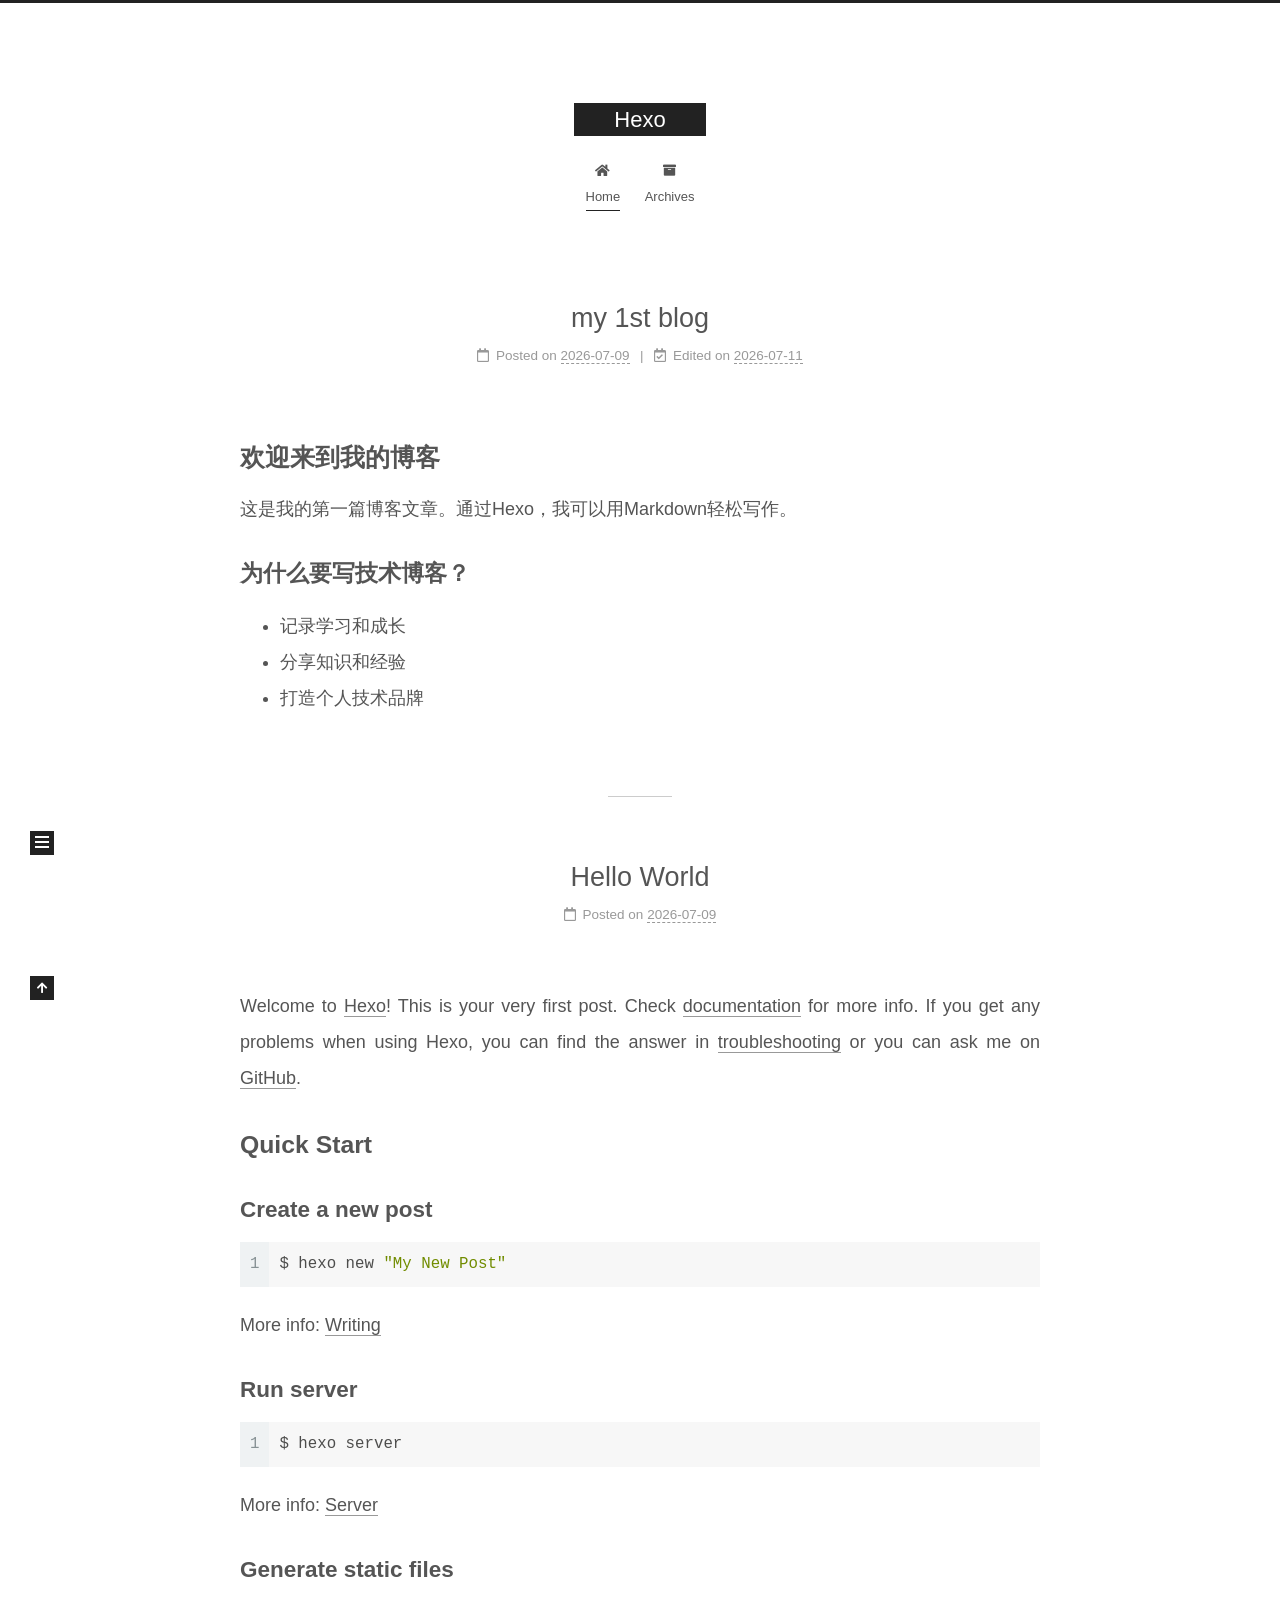
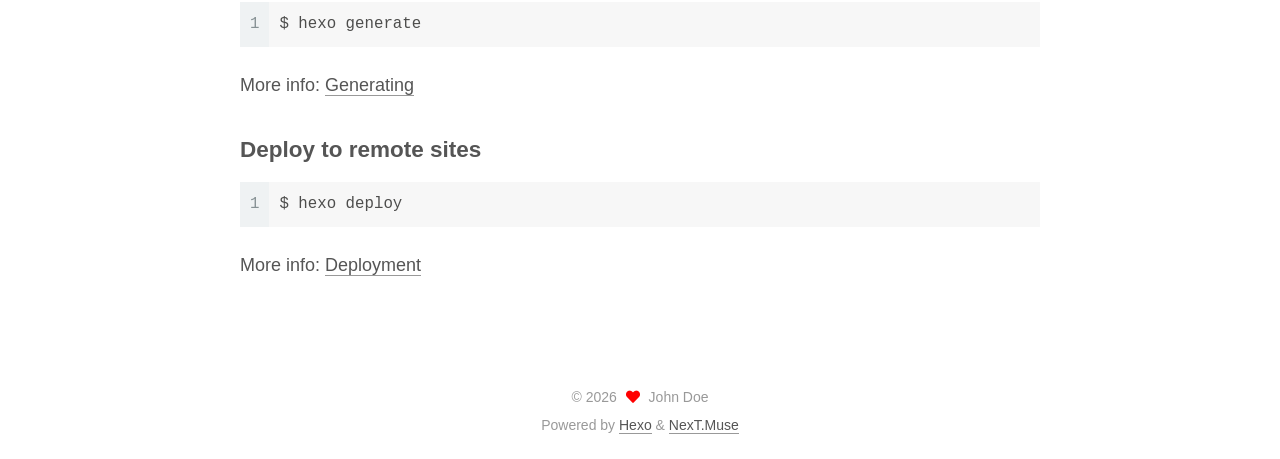
==== commit e72fd724: "Site updated: 2026-07-12 13:18:09" ====
--- a/index.html
+++ b/index.html
@@ -168,10 +168,16 @@
                 <i class="far fa-calendar"></i>
               </span>
               <span class="post-meta-item-text">Posted on</span>
-              
-
-              <time title="Created: 2026-07-09 18:52:50 / Modified: 18:59:58" itemprop="dateCreated datePublished" datetime="2026-07-09T18:52:50+08:00">2026-07-09</time>
+
+              <time title="Created: 2026-07-09 18:52:50" itemprop="dateCreated datePublished" datetime="2026-07-09T18:52:50+08:00">2026-07-09</time>
             </span>
+              <span class="post-meta-item">
+                <span class="post-meta-item-icon">
+                  <i class="far fa-calendar-check"></i>
+                </span>
+                <span class="post-meta-item-text">Edited on</span>
+                <time title="Modified: 2026-07-11 20:34:44" itemprop="dateModified" datetime="2026-07-11T20:34:44+08:00">2026-07-11</time>
+              </span>
 
           
 
@@ -184,7 +190,12 @@
     <div class="post-body" itemprop="articleBody">
 
       
-          <p>We are falcons!winWin!!</p>
+          <h2 id="欢迎来到我的博客"><a href="#欢迎来到我的博客" class="headerlink" title="欢迎来到我的博客"></a>欢迎来到我的博客</h2><p>这是我的第一篇博客文章。通过Hexo，我可以用Markdown轻松写作。</p>
+<h3 id="为什么要写技术博客？"><a href="#为什么要写技术博客？" class="headerlink" title="为什么要写技术博客？"></a>为什么要写技术博客？</h3><ul>
+<li>记录学习和成长</li>
+<li>分享知识和经验</li>
+<li>打造个人技术品牌</li>
+</ul>
 
       
     </div>
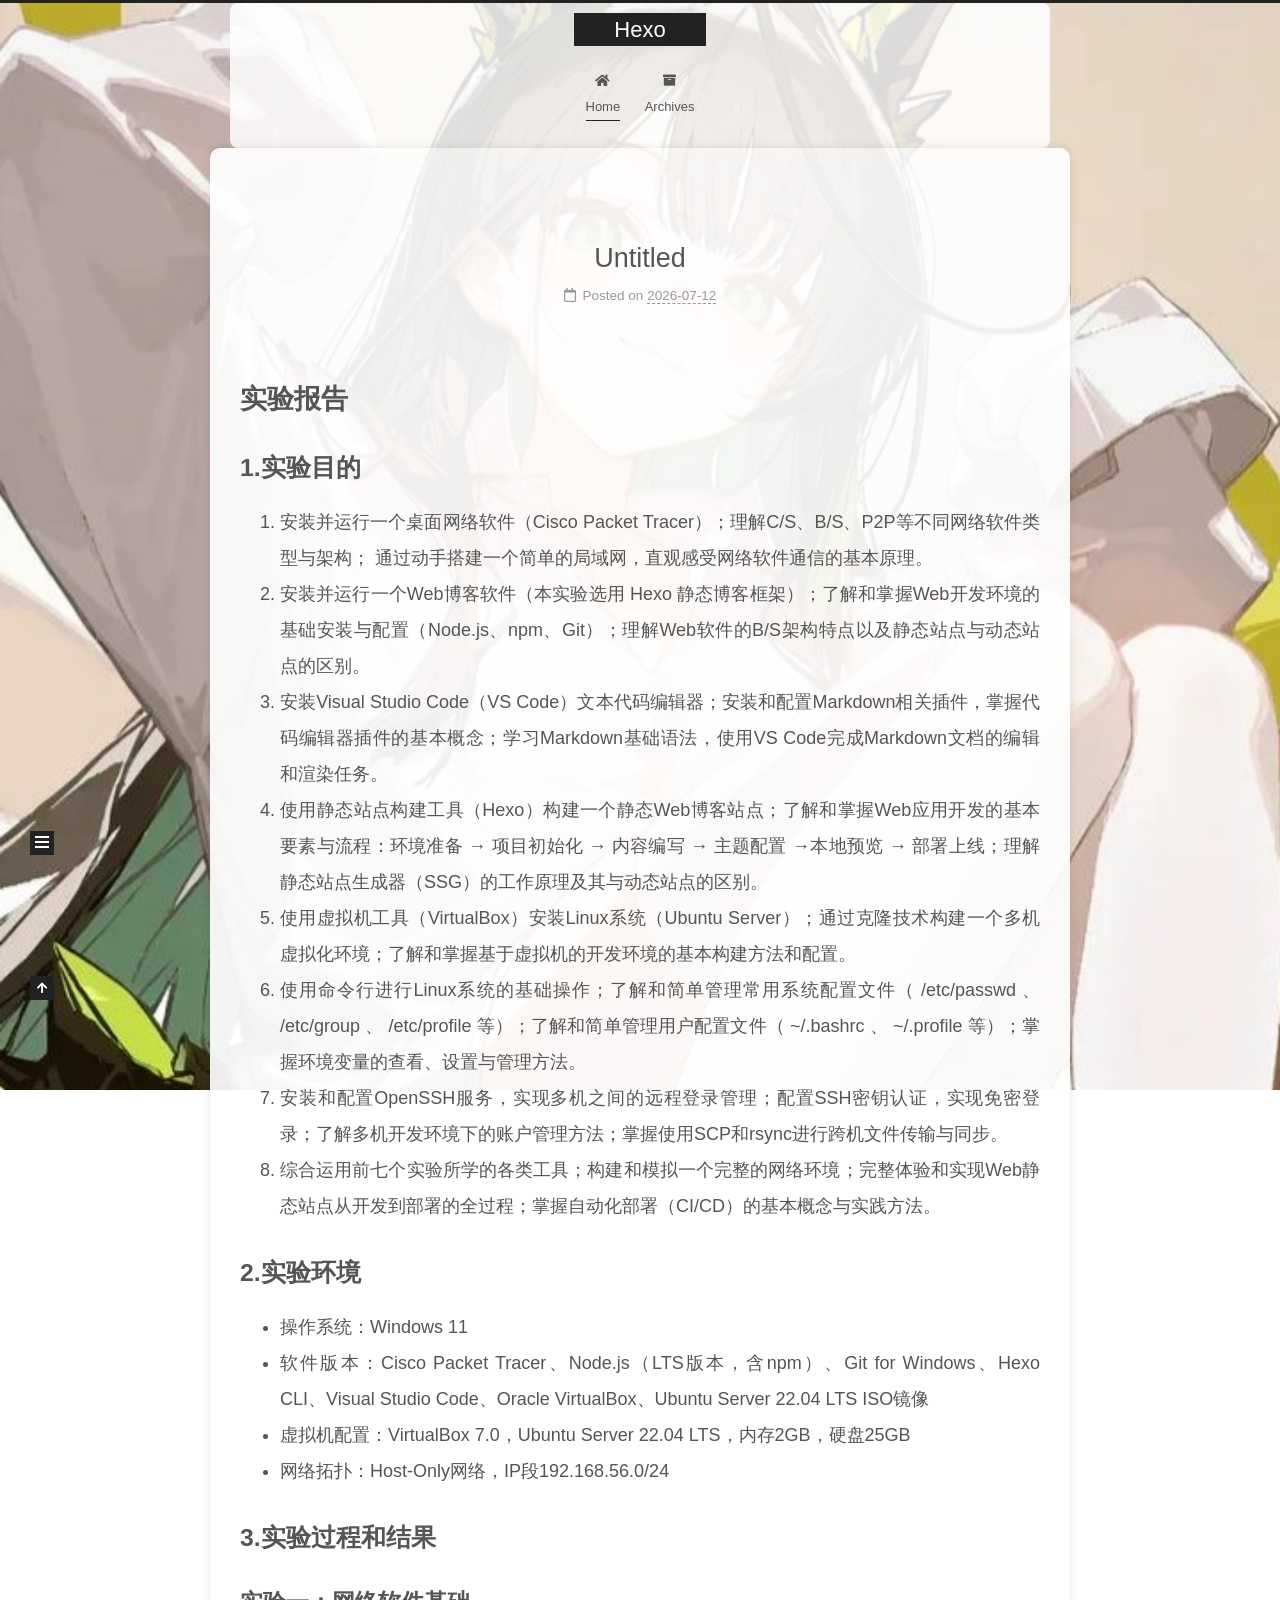
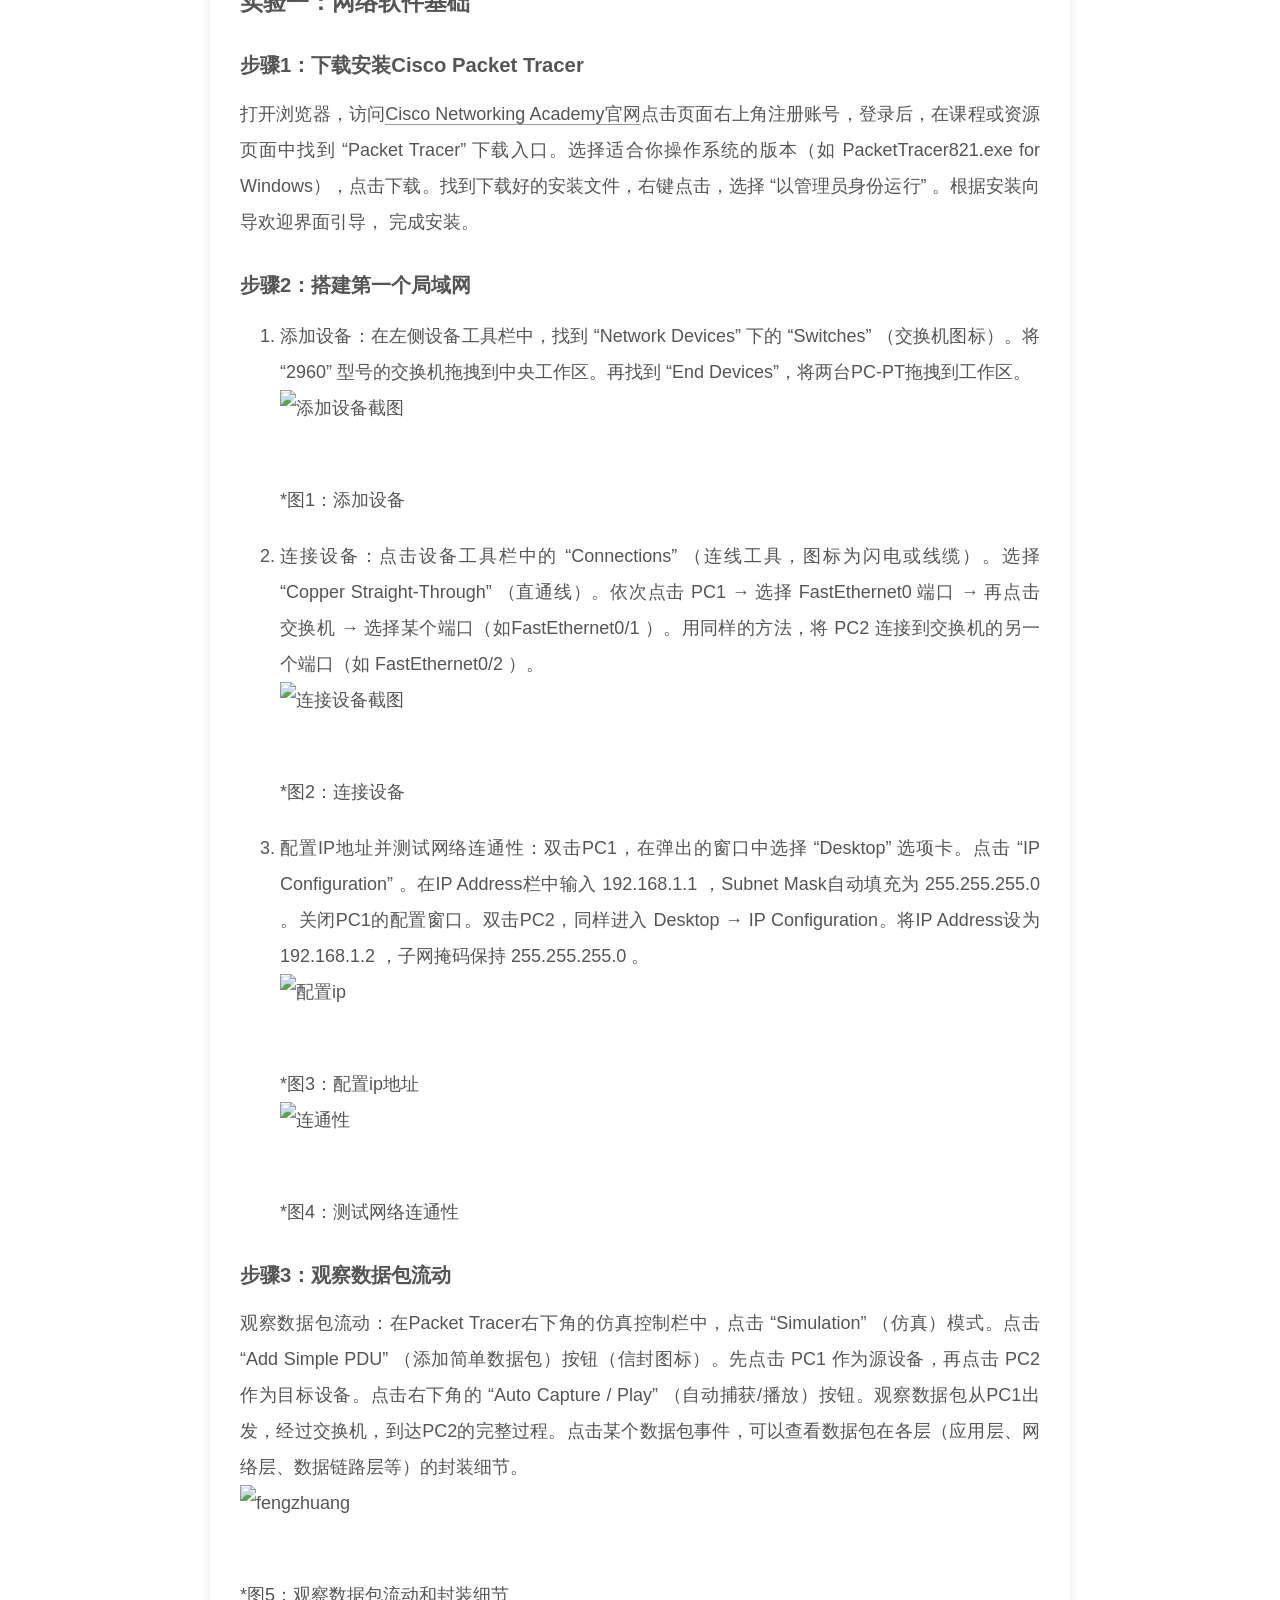
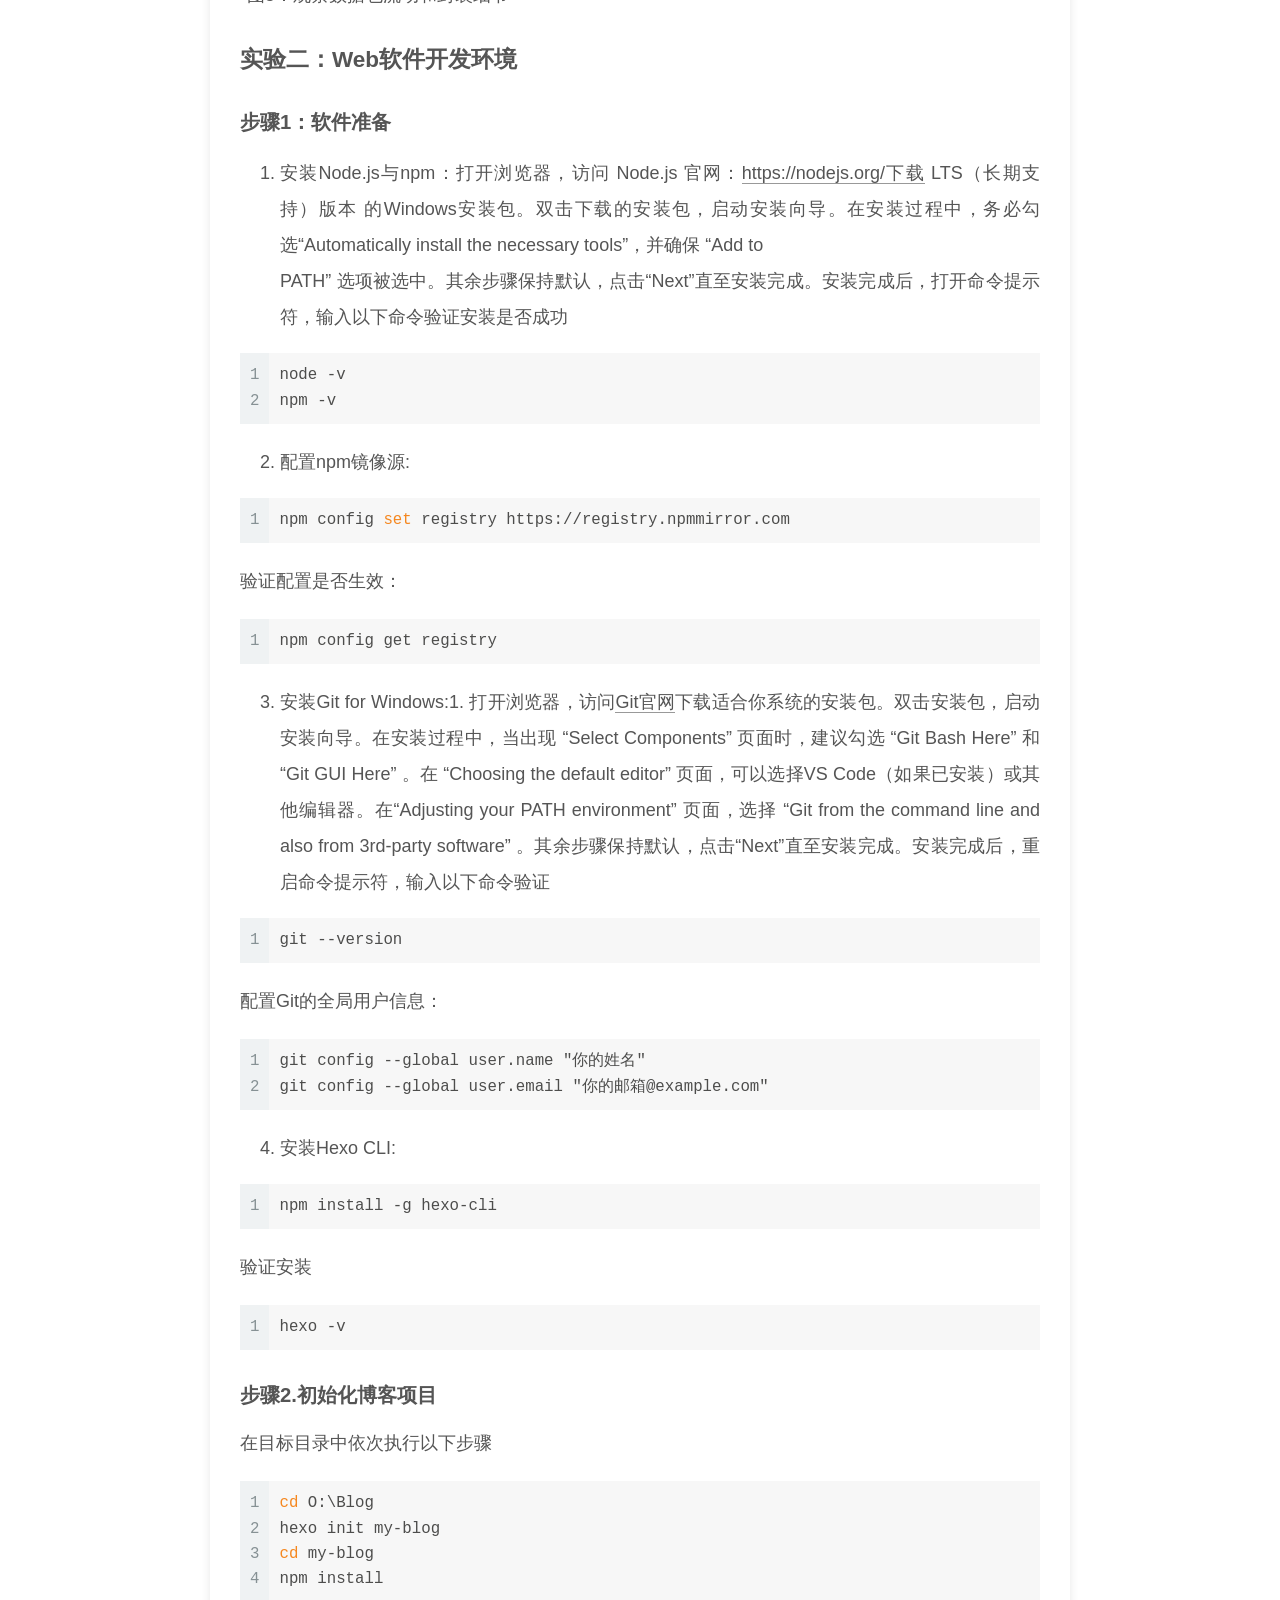
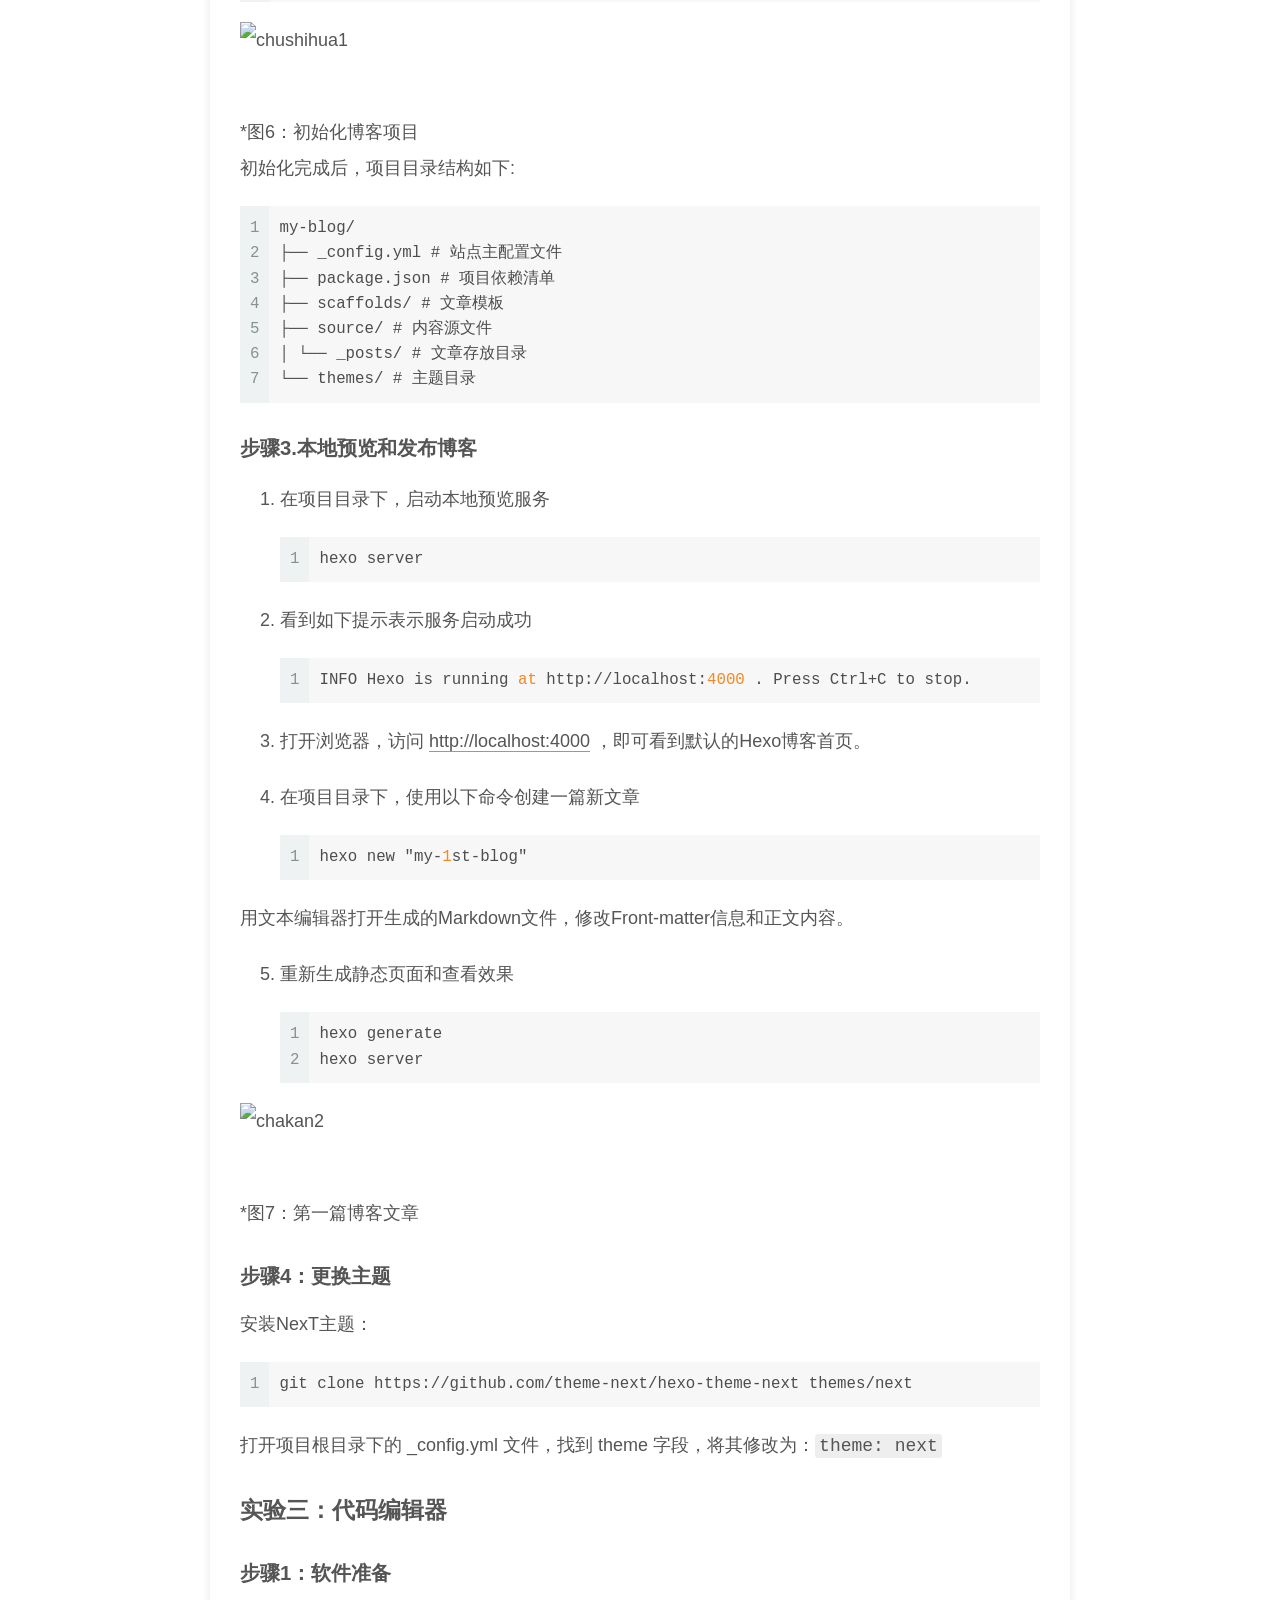
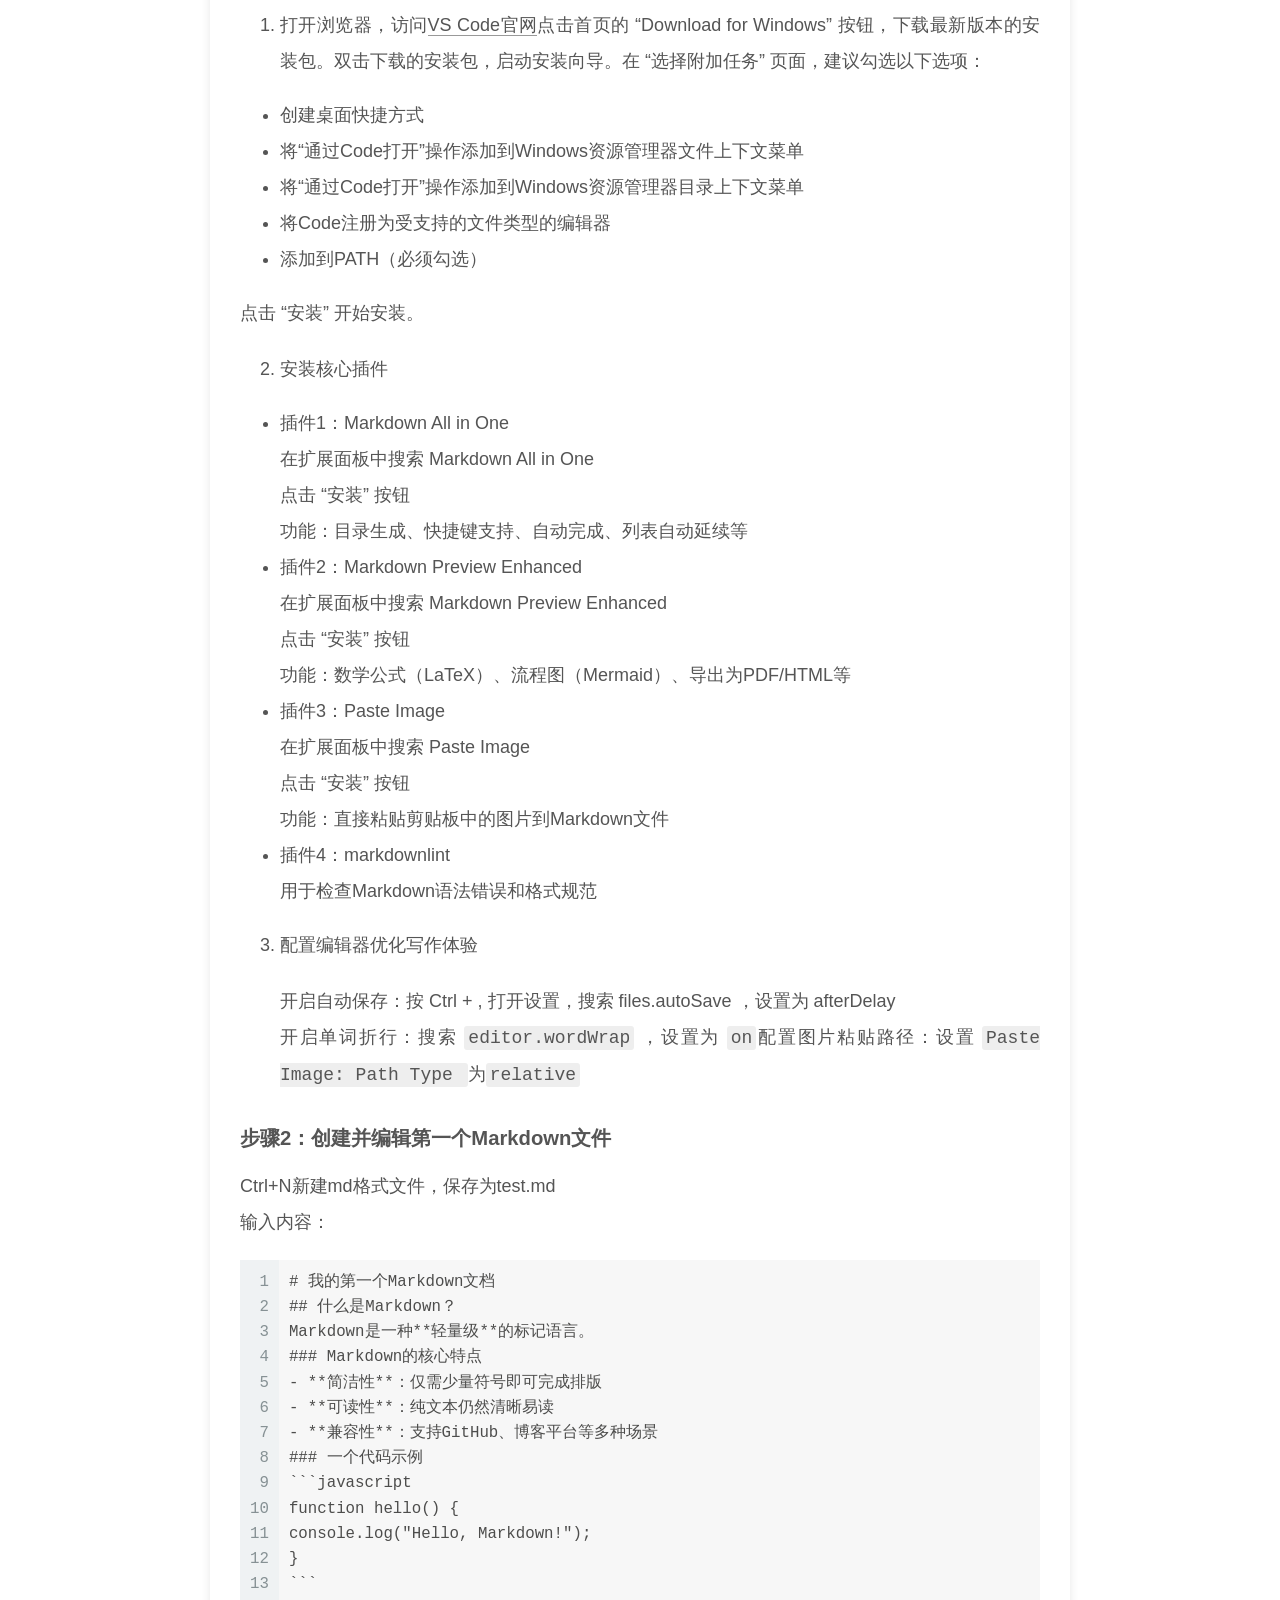
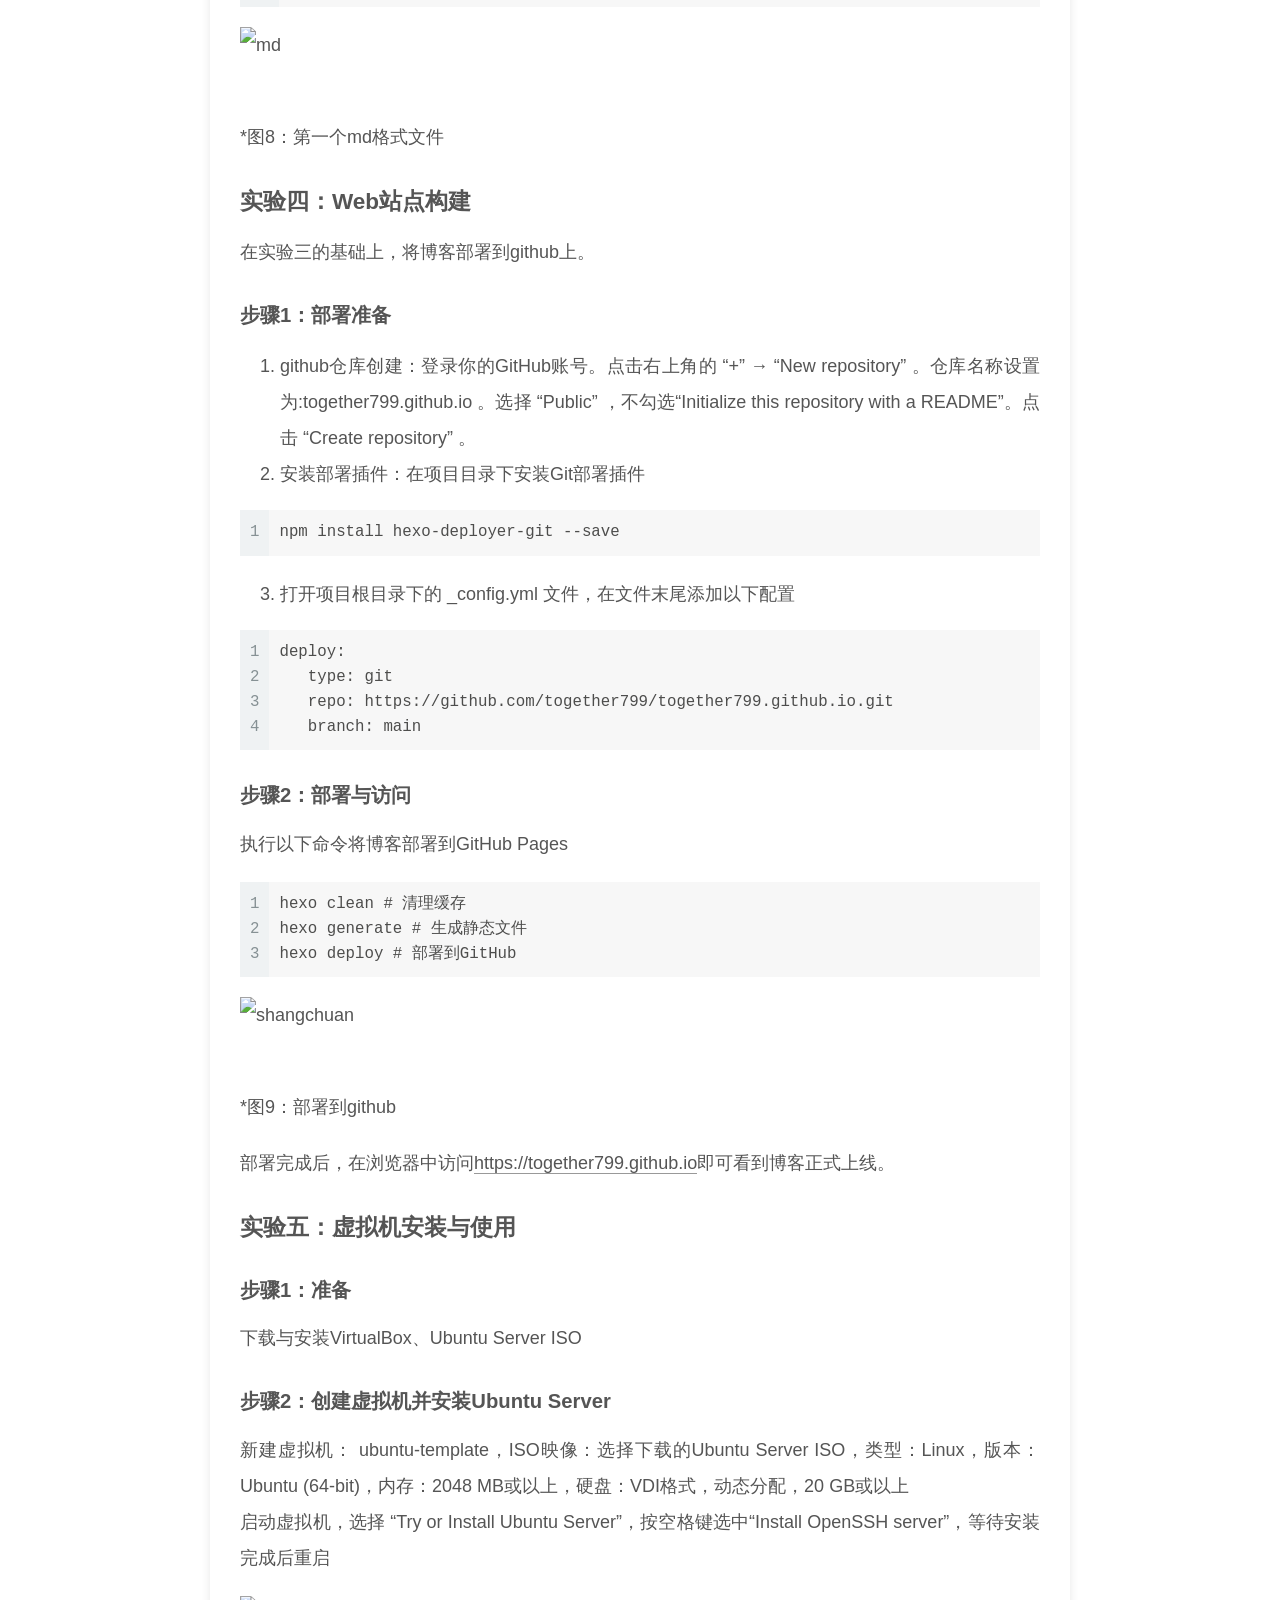
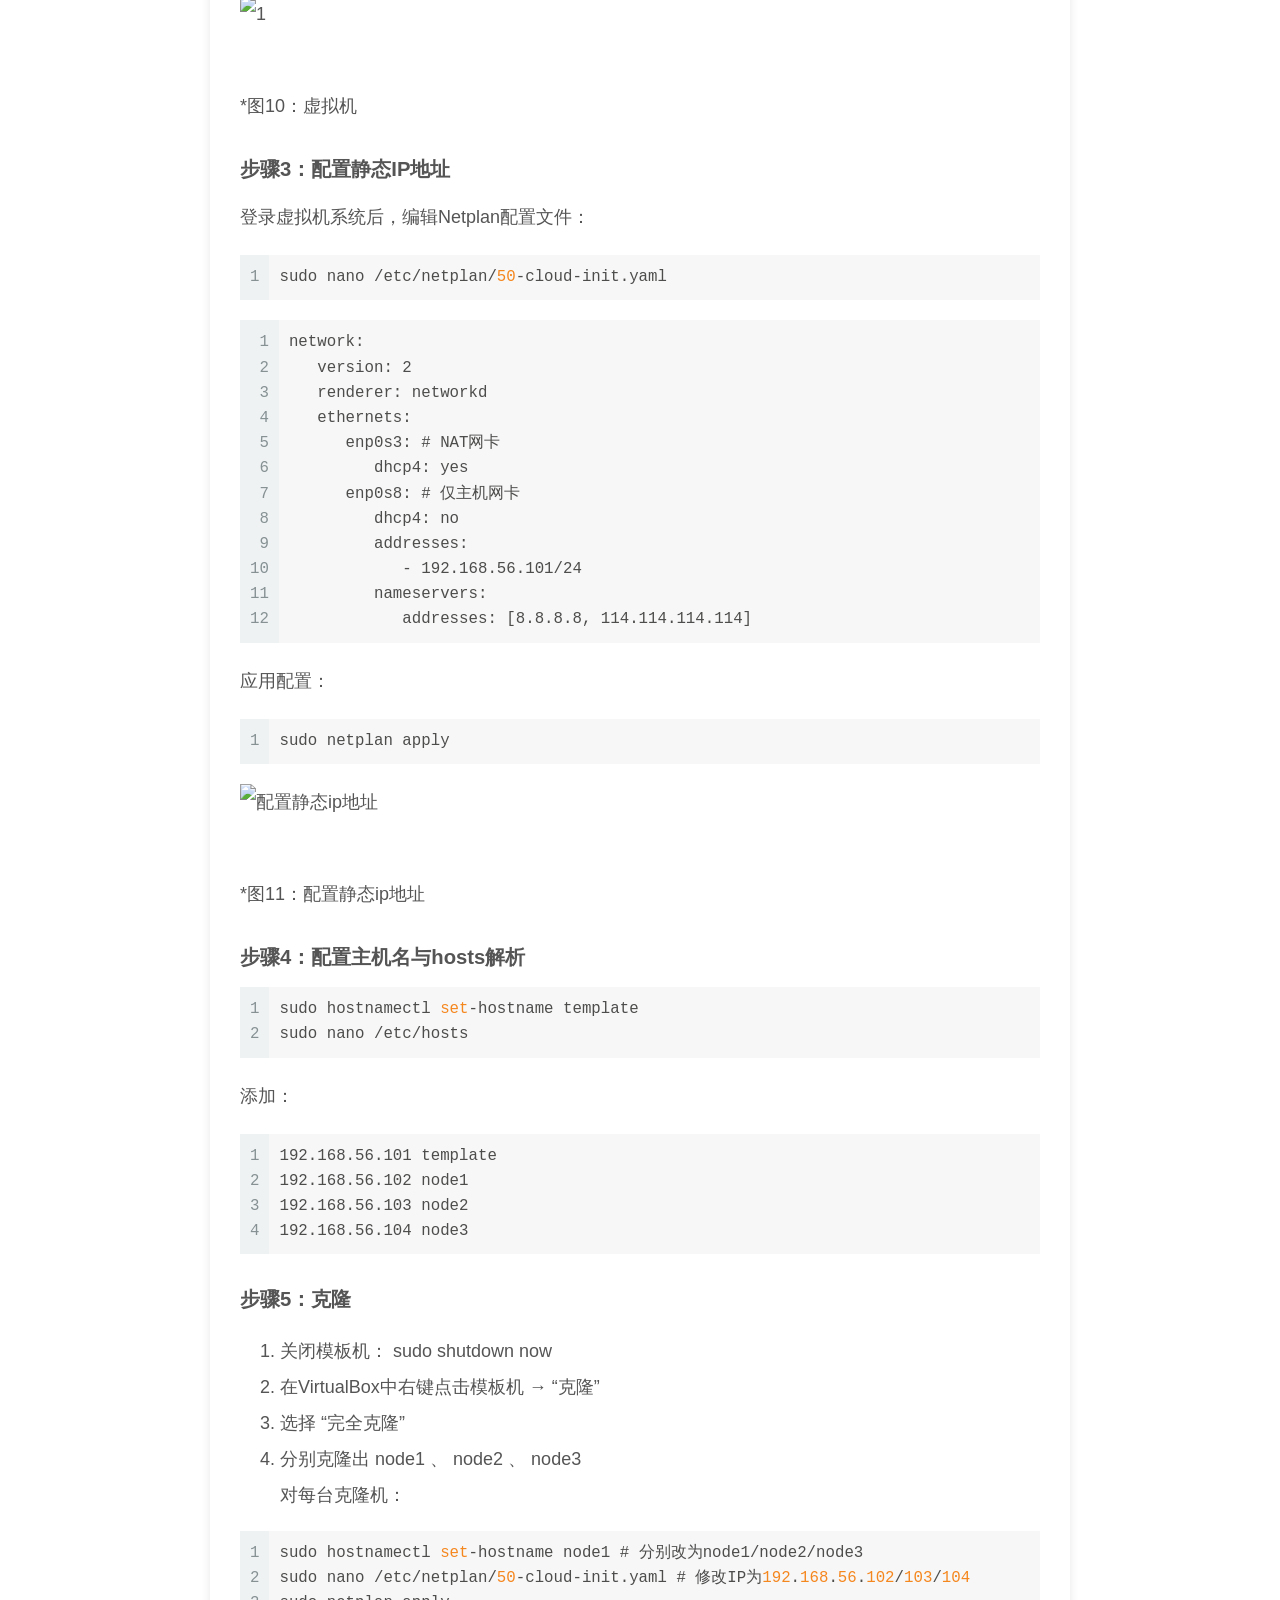
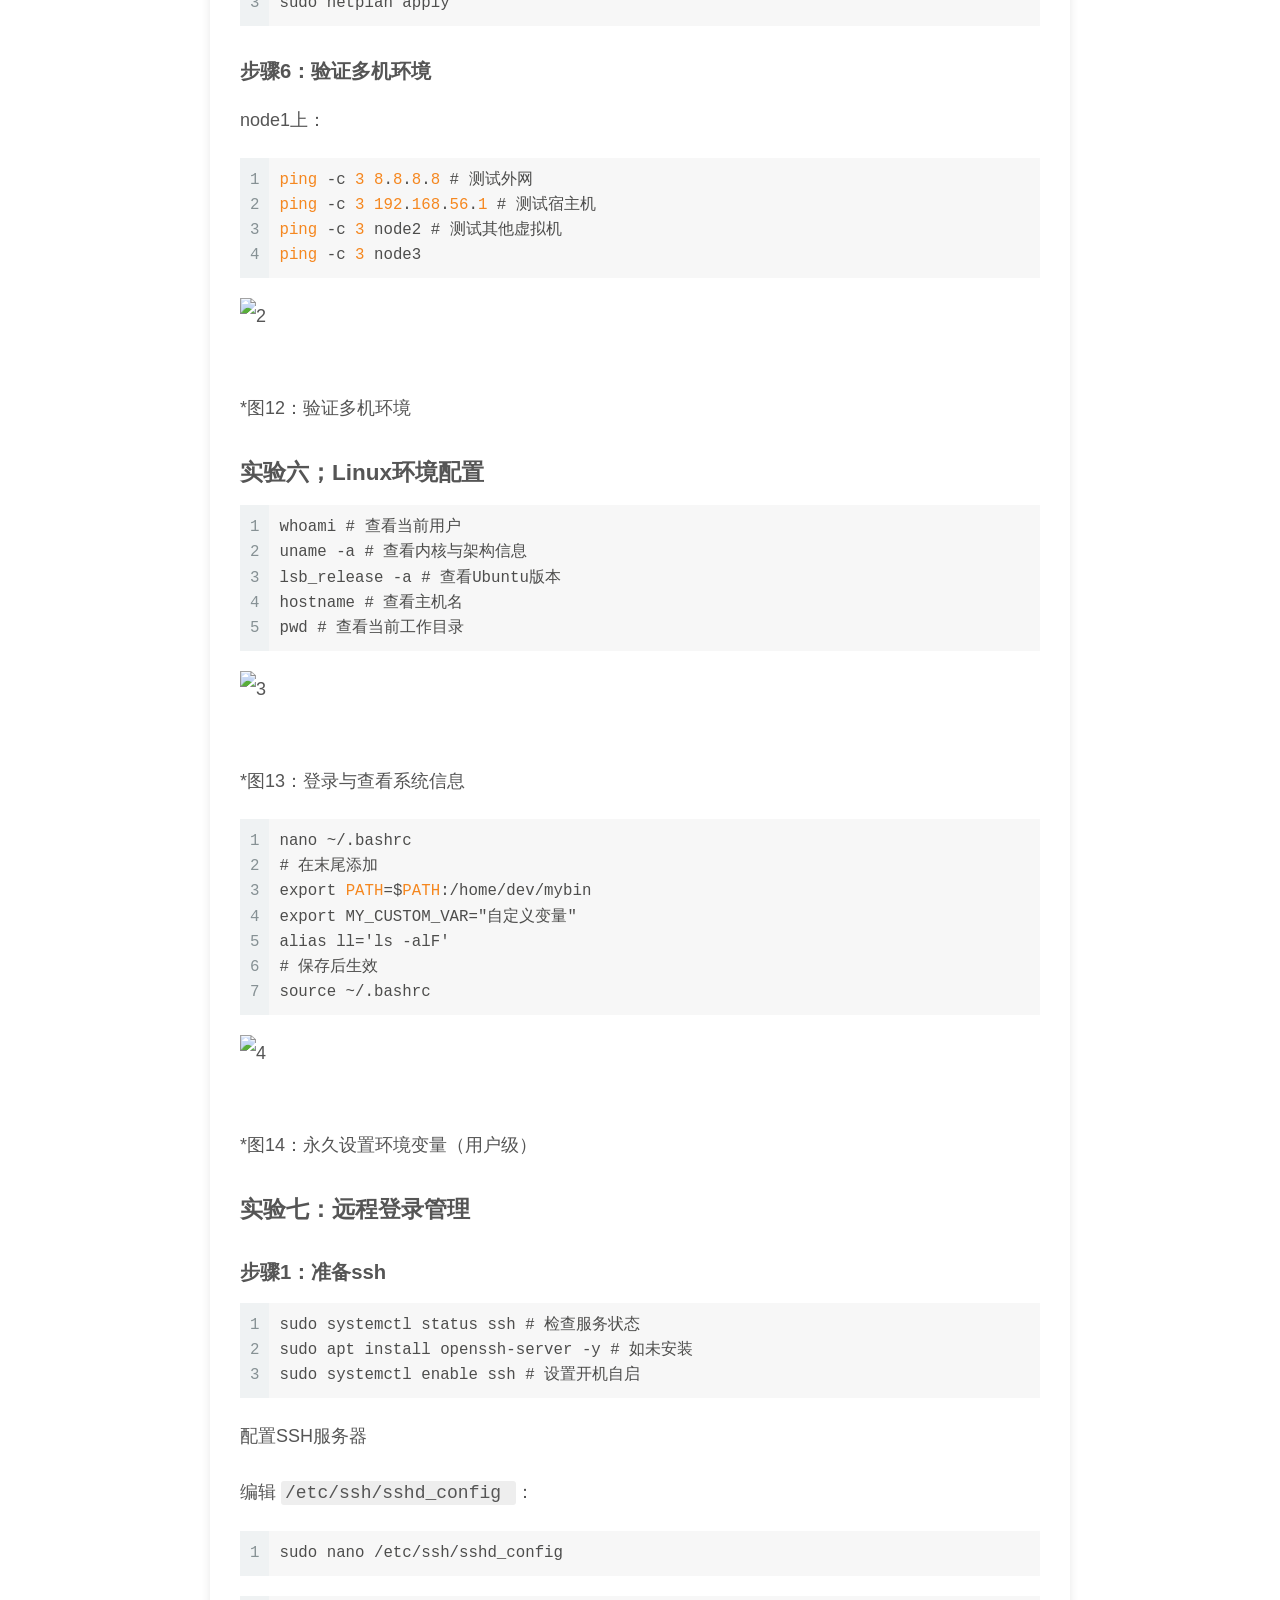
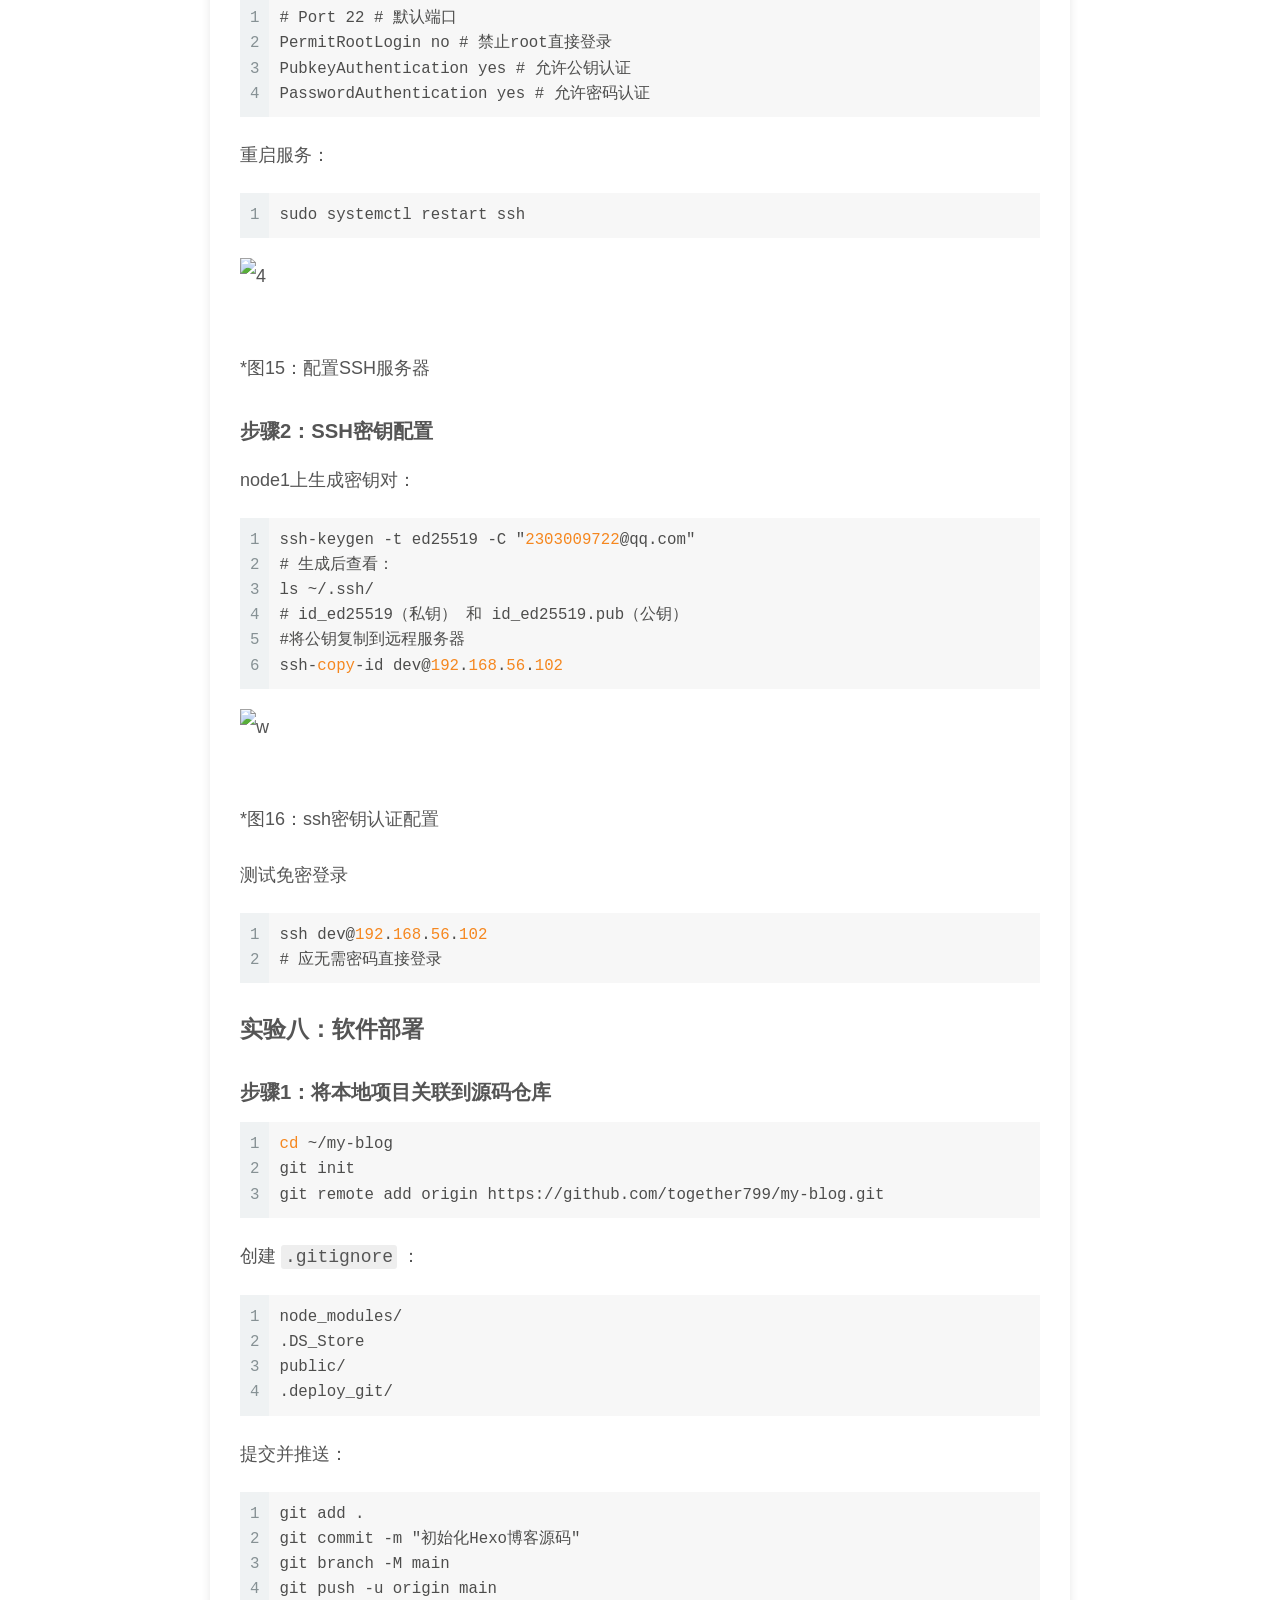
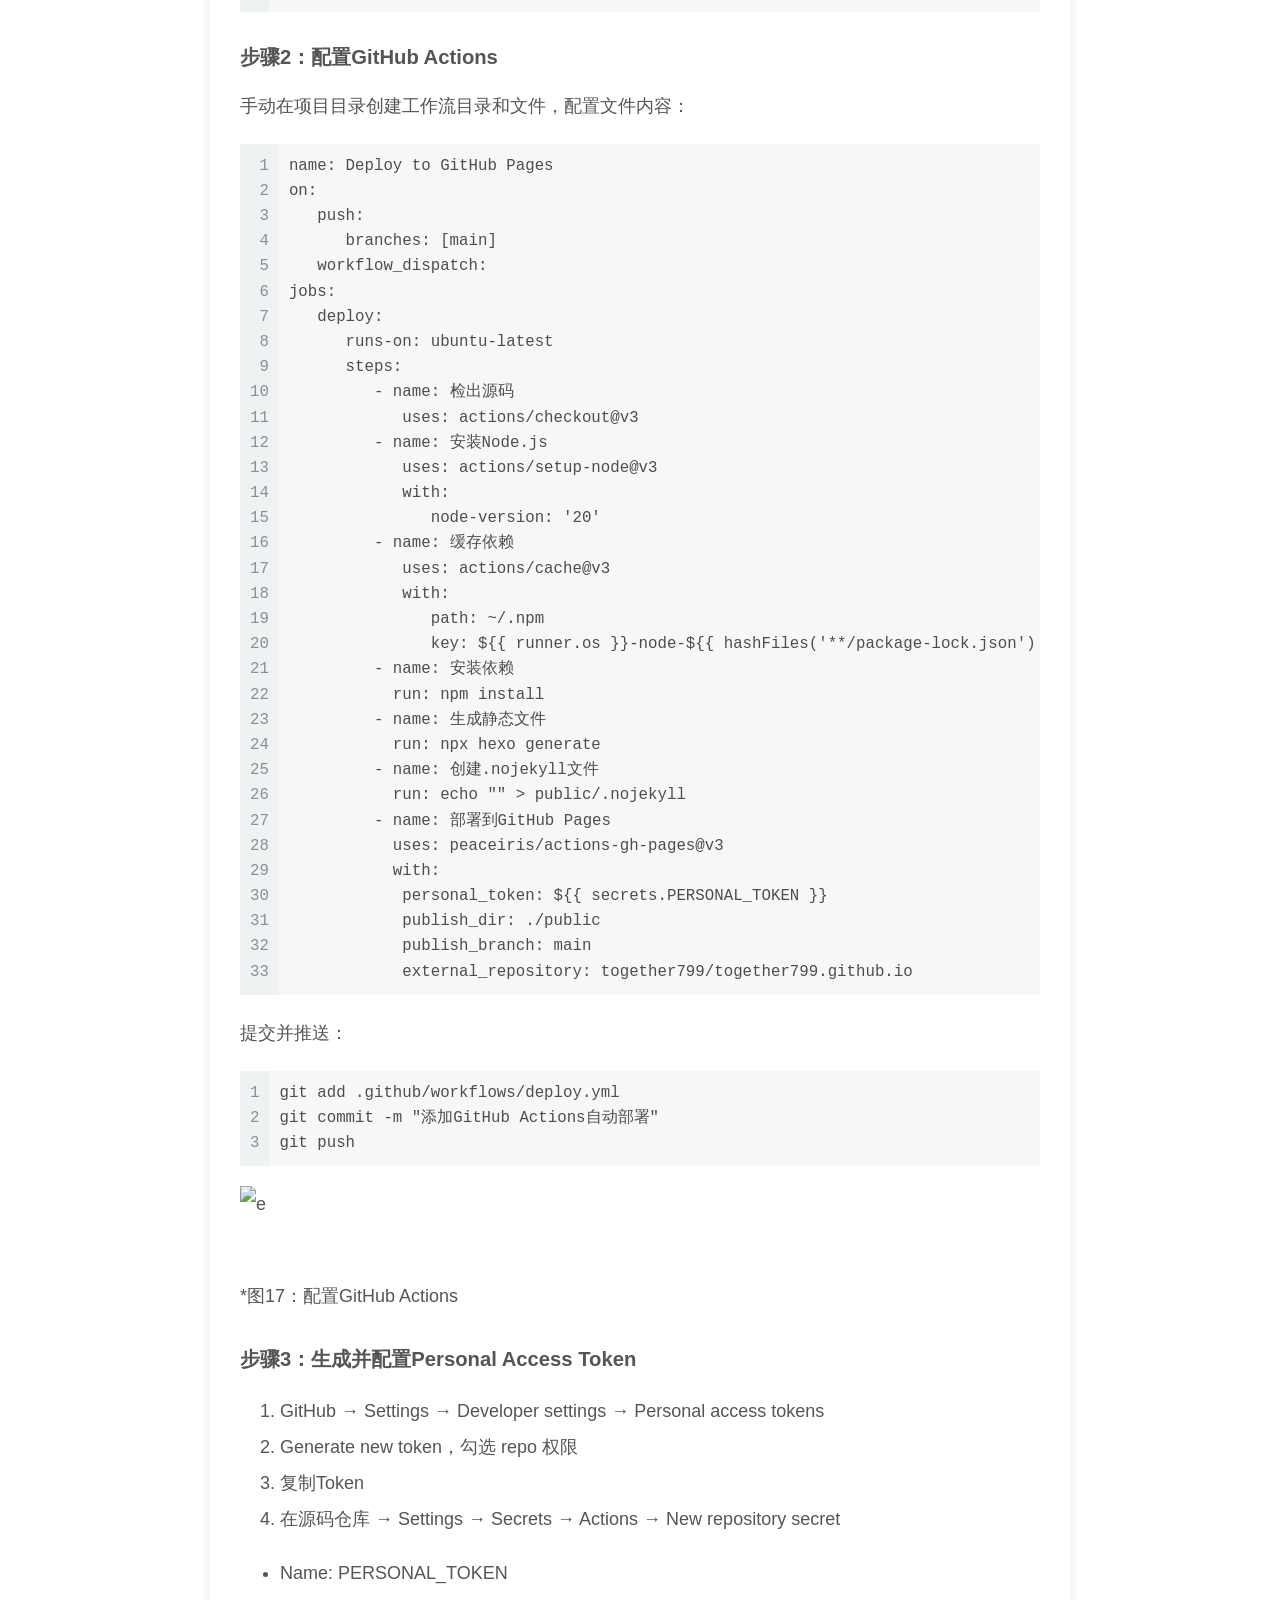
==== commit a646d516: "Site updated: 2026-07-12 21:08:21" ====
--- a/index.html
+++ b/index.html
@@ -141,6 +141,642 @@
 
           <div class="content index posts-expand">
             
+      
+  
+  
+  <article itemscope itemtype="http://schema.org/Article" class="post-block" lang="en">
+    <link itemprop="mainEntityOfPage" href="http://example.com/2026/07/12/25050834%E7%AB%A0%E8%89%BA%E5%90%9B/">
+
+    <span hidden itemprop="author" itemscope itemtype="http://schema.org/Person">
+      <meta itemprop="image" content="/images/avatar.gif">
+      <meta itemprop="name" content="John Doe">
+      <meta itemprop="description" content="">
+    </span>
+
+    <span hidden itemprop="publisher" itemscope itemtype="http://schema.org/Organization">
+      <meta itemprop="name" content="Hexo">
+    </span>
+      <header class="post-header">
+        <h2 class="post-title" itemprop="name headline">
+          
+            <a href="/2026/07/12/25050834%E7%AB%A0%E8%89%BA%E5%90%9B/" class="post-title-link" itemprop="url">Untitled</a>
+        </h2>
+
+        <div class="post-meta">
+            <span class="post-meta-item">
+              <span class="post-meta-item-icon">
+                <i class="far fa-calendar"></i>
+              </span>
+              <span class="post-meta-item-text">Posted on</span>
+              
+
+              <time title="Created: 2026-07-12 00:00:00 / Modified: 21:05:35" itemprop="dateCreated datePublished" datetime="2026-07-12T00:00:00+08:00">2026-07-12</time>
+            </span>
+
+          
+
+        </div>
+      </header>
+
+    
+    
+    
+    <div class="post-body" itemprop="articleBody">
+
+      
+          <h1 id="实验报告"><a href="#实验报告" class="headerlink" title="实验报告"></a>实验报告</h1><h2 id="1-实验目的"><a href="#1-实验目的" class="headerlink" title="1.实验目的"></a>1.实验目的</h2><ol>
+<li>安装并运行一个桌面网络软件（Cisco Packet Tracer）；理解C&#x2F;S、B&#x2F;S、P2P等不同网络软件类型与架构； 通过动手搭建一个简单的局域网，直观感受网络软件通信的基本原理。</li>
+<li>安装并运行一个Web博客软件（本实验选用 Hexo 静态博客框架）；了解和掌握Web开发环境的基础安装与配置（Node.js、npm、Git）；理解Web软件的B&#x2F;S架构特点以及静态站点与动态站点的区别。</li>
+<li>安装Visual Studio Code（VS Code）文本代码编辑器；安装和配置Markdown相关插件，掌握代码编辑器插件的基本概念；学习Markdown基础语法，使用VS Code完成Markdown文档的编辑和渲染任务。</li>
+<li>使用静态站点构建工具（Hexo）构建一个静态Web博客站点；了解和掌握Web应用开发的基本要素与流程：环境准备 → 项目初始化 → 内容编写 → 主题配置 →本地预览 → 部署上线；理解静态站点生成器（SSG）的工作原理及其与动态站点的区别。</li>
+<li>使用虚拟机工具（VirtualBox）安装Linux系统（Ubuntu Server）；通过克隆技术构建一个多机虚拟化环境；了解和掌握基于虚拟机的开发环境的基本构建方法和配置。</li>
+<li>使用命令行进行Linux系统的基础操作；了解和简单管理常用系统配置文件（ &#x2F;etc&#x2F;passwd 、 &#x2F;etc&#x2F;group 、 &#x2F;etc&#x2F;profile 等）；了解和简单管理用户配置文件（ ~&#x2F;.bashrc 、 ~&#x2F;.profile 等）；掌握环境变量的查看、设置与管理方法。</li>
+<li>安装和配置OpenSSH服务，实现多机之间的远程登录管理；配置SSH密钥认证，实现免密登录；了解多机开发环境下的账户管理方法；掌握使用SCP和rsync进行跨机文件传输与同步。</li>
+<li>综合运用前七个实验所学的各类工具；构建和模拟一个完整的网络环境；完整体验和实现Web静态站点从开发到部署的全过程；掌握自动化部署（CI&#x2F;CD）的基本概念与实践方法。</li>
+</ol>
+<h2 id="2-实验环境"><a href="#2-实验环境" class="headerlink" title="2.实验环境"></a>2.实验环境</h2><ul>
+<li>操作系统：Windows 11</li>
+<li>软件版本：Cisco Packet Tracer、Node.js（LTS版本，含npm）、Git for Windows、Hexo CLI、Visual Studio Code、Oracle VirtualBox、Ubuntu Server 22.04 LTS ISO镜像</li>
+<li>虚拟机配置：VirtualBox 7.0，Ubuntu Server 22.04 LTS，内存2GB，硬盘25GB</li>
+<li>网络拓扑：Host-Only网络，IP段192.168.56.0&#x2F;24</li>
+</ul>
+<h2 id="3-实验过程和结果"><a href="#3-实验过程和结果" class="headerlink" title="3.实验过程和结果"></a>3.实验过程和结果</h2><h3 id="实验一：网络软件基础"><a href="#实验一：网络软件基础" class="headerlink" title="实验一：网络软件基础"></a>实验一：网络软件基础</h3><h4 id="步骤1：下载安装Cisco-Packet-Tracer"><a href="#步骤1：下载安装Cisco-Packet-Tracer" class="headerlink" title="步骤1：下载安装Cisco Packet Tracer"></a>步骤1：下载安装Cisco Packet Tracer</h4><p>打开浏览器，访问<a target="_blank" rel="noopener" href="https://www.netacad.com/">Cisco Networking Academy官网</a>点击页面右上角注册账号，登录后，在课程或资源页面中找到 “Packet Tracer” 下载入口。选择适合你操作系统的版本（如 PacketTracer821.exe for Windows），点击下载。找到下载好的安装文件，右键点击，选择 “以管理员身份运行” 。根据安装向导欢迎界面引导， 完成安装。</p>
+<h4 id="步骤2：搭建第一个局域网"><a href="#步骤2：搭建第一个局域网" class="headerlink" title="步骤2：搭建第一个局域网"></a>步骤2：搭建第一个局域网</h4><ol>
+<li><p>添加设备：在左侧设备工具栏中，找到 “Network Devices” 下的 “Switches” （交换机图标）。将 “2960” 型号的交换机拖拽到中央工作区。再找到 “End Devices”，将两台PC-PT拖拽到工作区。<br><img src="/%5Cimages%5C1%5C1.png" alt="添加设备截图"><br>*图1：添加设备</p>
+</li>
+<li><p>连接设备：点击设备工具栏中的 “Connections” （连线工具，图标为闪电或线缆）。选择 “Copper Straight-Through” （直通线）。依次点击 PC1 → 选择 FastEthernet0 端口 → 再点击 交换机 → 选择某个端口（如FastEthernet0&#x2F;1 ）。用同样的方法，将 PC2 连接到交换机的另一个端口（如 FastEthernet0&#x2F;2 ）。<br><img src="/%5Cimages%5C1%5C2.png" alt="连接设备截图"><br>*图2：连接设备</p>
+</li>
+<li><p>配置IP地址并测试网络连通性：双击PC1，在弹出的窗口中选择 “Desktop” 选项卡。点击 “IP Configuration” 。在IP Address栏中输入 192.168.1.1 ，Subnet Mask自动填充为 255.255.255.0 。关闭PC1的配置窗口。双击PC2，同样进入 Desktop → IP Configuration。将IP Address设为 192.168.1.2 ，子网掩码保持 255.255.255.0 。<br><img src="/%5Cimages%5C1%5C3.png" alt="配置ip"><br>*图3：配置ip地址<br><img src="/%5Cimages%5C1%5C4.png" alt="连通性"><br>*图4：测试网络连通性</p>
+</li>
+</ol>
+<h4 id="步骤3：观察数据包流动"><a href="#步骤3：观察数据包流动" class="headerlink" title="步骤3：观察数据包流动"></a>步骤3：观察数据包流动</h4><p>观察数据包流动：在Packet Tracer右下角的仿真控制栏中，点击 “Simulation” （仿真）模式。点击 “Add Simple PDU” （添加简单数据包）按钮（信封图标）。先点击 PC1 作为源设备，再点击 PC2 作为目标设备。点击右下角的 “Auto Capture &#x2F; Play” （自动捕获&#x2F;播放）按钮。观察数据包从PC1出发，经过交换机，到达PC2的完整过程。点击某个数据包事件，可以查看数据包在各层（应用层、网络层、数据链路层等）的封装细节。<br>   <img src="/%5Cimages%5C1%5C5.png" alt="fengzhuang"><br>   *图5：观察数据包流动和封装细节</p>
+<h3 id="实验二：Web软件开发环境"><a href="#实验二：Web软件开发环境" class="headerlink" title="实验二：Web软件开发环境"></a>实验二：Web软件开发环境</h3><h4 id="步骤1：软件准备"><a href="#步骤1：软件准备" class="headerlink" title="步骤1：软件准备"></a>步骤1：软件准备</h4><ol>
+<li>安装Node.js与npm：打开浏览器，访问 Node.js 官网：<a target="_blank" rel="noopener" href="https://nodejs.org/%E4%B8%8B%E8%BD%BD">https://nodejs.org/下载</a> LTS（长期支持）版本 的Windows安装包。双击下载的安装包，启动安装向导。在安装过程中，务必勾选“Automatically install the necessary tools”，并确保 “Add to<br>PATH” 选项被选中。其余步骤保持默认，点击“Next”直至安装完成。安装完成后，打开命令提示符，输入以下命令验证安装是否成功</li>
+</ol>
+<figure class="highlight cmd"><table><tr><td class="gutter"><pre><span class="line">1</span><br><span class="line">2</span><br></pre></td><td class="code"><pre><span class="line">node -v</span><br><span class="line">npm -v</span><br></pre></td></tr></table></figure>
+
+<ol start="2">
+<li>配置npm镜像源:</li>
+</ol>
+<figure class="highlight cmd"><table><tr><td class="gutter"><pre><span class="line">1</span><br></pre></td><td class="code"><pre><span class="line">npm config <span class="built_in">set</span> registry https://registry.npmmirror.com</span><br></pre></td></tr></table></figure>
+
+<p>验证配置是否生效：</p>
+<figure class="highlight cmd"><table><tr><td class="gutter"><pre><span class="line">1</span><br></pre></td><td class="code"><pre><span class="line">npm config get registry</span><br></pre></td></tr></table></figure>
+
+<ol start="3">
+<li>安装Git for Windows:1. 打开浏览器，访问<a target="_blank" rel="noopener" href="https://git-scm.com/download/win">Git官网</a>下载适合你系统的安装包。双击安装包，启动安装向导。在安装过程中，当出现 “Select Components” 页面时，建议勾选 “Git Bash Here” 和 “Git GUI Here” 。在 “Choosing the default editor” 页面，可以选择VS Code（如果已安装）或其他编辑器。在“Adjusting your PATH environment” 页面，选择 “Git from the command line and also from 3rd-party software” 。其余步骤保持默认，点击“Next”直至安装完成。安装完成后，重启命令提示符，输入以下命令验证</li>
+</ol>
+<figure class="highlight cmd"><table><tr><td class="gutter"><pre><span class="line">1</span><br></pre></td><td class="code"><pre><span class="line">git --version</span><br></pre></td></tr></table></figure>
+
+<p>配置Git的全局用户信息：</p>
+<figure class="highlight cmd"><table><tr><td class="gutter"><pre><span class="line">1</span><br><span class="line">2</span><br></pre></td><td class="code"><pre><span class="line">git config --global user.name &quot;你的姓名&quot;</span><br><span class="line">git config --global user.email &quot;你的邮箱@example.com&quot;</span><br></pre></td></tr></table></figure>
+
+<ol start="4">
+<li>安装Hexo CLI:</li>
+</ol>
+<figure class="highlight cmd"><table><tr><td class="gutter"><pre><span class="line">1</span><br></pre></td><td class="code"><pre><span class="line">npm install -g hexo-cli</span><br></pre></td></tr></table></figure>
+
+<p>验证安装</p>
+<figure class="highlight cmd"><table><tr><td class="gutter"><pre><span class="line">1</span><br></pre></td><td class="code"><pre><span class="line">hexo -v</span><br></pre></td></tr></table></figure>
+
+<h4 id="步骤2-初始化博客项目"><a href="#步骤2-初始化博客项目" class="headerlink" title="步骤2.初始化博客项目"></a>步骤2.初始化博客项目</h4><p>在目标目录中依次执行以下步骤</p>
+<figure class="highlight cmd"><table><tr><td class="gutter"><pre><span class="line">1</span><br><span class="line">2</span><br><span class="line">3</span><br><span class="line">4</span><br></pre></td><td class="code"><pre><span class="line"><span class="built_in">cd</span> O:\Blog</span><br><span class="line">hexo init my-blog</span><br><span class="line"><span class="built_in">cd</span> my-blog</span><br><span class="line">npm install</span><br></pre></td></tr></table></figure>
+
+<p><img src="/%5Cimages%5C2%5C1.png" alt="chushihua1"><br>*图6：初始化博客项目<br>初始化完成后，项目目录结构如下:</p>
+<figure class="highlight txt"><table><tr><td class="gutter"><pre><span class="line">1</span><br><span class="line">2</span><br><span class="line">3</span><br><span class="line">4</span><br><span class="line">5</span><br><span class="line">6</span><br><span class="line">7</span><br></pre></td><td class="code"><pre><span class="line">my-blog/</span><br><span class="line">├── _config.yml # 站点主配置文件</span><br><span class="line">├── package.json # 项目依赖清单</span><br><span class="line">├── scaffolds/ # 文章模板</span><br><span class="line">├── source/ # 内容源文件</span><br><span class="line">│ └── _posts/ # 文章存放目录</span><br><span class="line">└── themes/ # 主题目录</span><br></pre></td></tr></table></figure>
+
+<h4 id="步骤3-本地预览和发布博客"><a href="#步骤3-本地预览和发布博客" class="headerlink" title="步骤3.本地预览和发布博客"></a>步骤3.本地预览和发布博客</h4><ol>
+<li><p>在项目目录下，启动本地预览服务</p>
+<figure class="highlight cmd"><table><tr><td class="gutter"><pre><span class="line">1</span><br></pre></td><td class="code"><pre><span class="line">hexo server</span><br></pre></td></tr></table></figure>
+</li>
+<li><p>看到如下提示表示服务启动成功</p>
+<figure class="highlight cmd"><table><tr><td class="gutter"><pre><span class="line">1</span><br></pre></td><td class="code"><pre><span class="line">INFO Hexo is running <span class="built_in">at</span> http://localhost:<span class="number">4000</span> . Press Ctrl+C to stop.</span><br></pre></td></tr></table></figure>
+</li>
+<li><p>打开浏览器，访问 <a target="_blank" rel="noopener" href="http://localhost:4000/">http://localhost:4000</a> ，即可看到默认的Hexo博客首页。</p>
+</li>
+<li><p>在项目目录下，使用以下命令创建一篇新文章</p>
+<figure class="highlight cmd"><table><tr><td class="gutter"><pre><span class="line">1</span><br></pre></td><td class="code"><pre><span class="line">hexo new &quot;my-<span class="number">1</span>st-blog&quot;</span><br></pre></td></tr></table></figure></li>
+</ol>
+<p>用文本编辑器打开生成的Markdown文件，修改Front-matter信息和正文内容。</p>
+<ol start="5">
+<li><p>重新生成静态页面和查看效果</p>
+<figure class="highlight cmd"><table><tr><td class="gutter"><pre><span class="line">1</span><br><span class="line">2</span><br></pre></td><td class="code"><pre><span class="line">hexo generate</span><br><span class="line">hexo server</span><br></pre></td></tr></table></figure></li>
+</ol>
+<p><img src="/%5Cimages%5C2%5C2.png" alt="chakan2"><br>*图7：第一篇博客文章</p>
+<h4 id="步骤4：更换主题"><a href="#步骤4：更换主题" class="headerlink" title="步骤4：更换主题"></a>步骤4：更换主题</h4><p>安装NexT主题：</p>
+<figure class="highlight cmd"><table><tr><td class="gutter"><pre><span class="line">1</span><br></pre></td><td class="code"><pre><span class="line">git clone https://github.com/theme-next/hexo-theme-next themes/next</span><br></pre></td></tr></table></figure>
+
+<p>打开项目根目录下的 _config.yml 文件，找到 theme 字段，将其修改为：<code>theme: next</code></p>
+<h3 id="实验三：代码编辑器"><a href="#实验三：代码编辑器" class="headerlink" title="实验三：代码编辑器"></a>实验三：代码编辑器</h3><h4 id="步骤1：软件准备-1"><a href="#步骤1：软件准备-1" class="headerlink" title="步骤1：软件准备"></a>步骤1：软件准备</h4><ol>
+<li>打开浏览器，访问<a target="_blank" rel="noopener" href="https://code.visualstudio.com/">VS Code官网</a>点击首页的 “Download for Windows” 按钮，下载最新版本的安装包。双击下载的安装包，启动安装向导。在 “选择附加任务” 页面，建议勾选以下选项：</li>
+</ol>
+<ul>
+<li>创建桌面快捷方式</li>
+<li>将“通过Code打开”操作添加到Windows资源管理器文件上下文菜单</li>
+<li>将“通过Code打开”操作添加到Windows资源管理器目录上下文菜单</li>
+<li>将Code注册为受支持的文件类型的编辑器</li>
+<li>添加到PATH（必须勾选）</li>
+</ul>
+<p>点击 “安装” 开始安装。</p>
+<ol start="2">
+<li>安装核心插件</li>
+</ol>
+<ul>
+<li>插件1：Markdown All in One<br>在扩展面板中搜索 Markdown All in One<br>点击 “安装” 按钮<br>功能：目录生成、快捷键支持、自动完成、列表自动延续等</li>
+<li>插件2：Markdown Preview Enhanced<br>在扩展面板中搜索 Markdown Preview Enhanced<br>点击 “安装” 按钮<br>功能：数学公式（LaTeX）、流程图（Mermaid）、导出为PDF&#x2F;HTML等</li>
+<li>插件3：Paste Image<br>在扩展面板中搜索 Paste Image<br>点击 “安装” 按钮<br>功能：直接粘贴剪贴板中的图片到Markdown文件</li>
+<li>插件4：markdownlint<br>用于检查Markdown语法错误和格式规范</li>
+</ul>
+<ol start="3">
+<li><p>配置编辑器优化写作体验</p>
+<p>开启自动保存：按 Ctrl + , 打开设置，搜索 files.autoSave ，设置为 afterDelay<br>开启单词折行：搜索 <code>editor.wordWrap</code> ，设置为 <code>on</code>配置图片粘贴路径：设置 <code>Paste Image: Path Type </code>为<code>relative</code></p>
+</li>
+</ol>
+<h4 id="步骤2：创建并编辑第一个Markdown文件"><a href="#步骤2：创建并编辑第一个Markdown文件" class="headerlink" title="步骤2：创建并编辑第一个Markdown文件"></a>步骤2：创建并编辑第一个Markdown文件</h4><p>Ctrl+N新建md格式文件，保存为test.md<br>输入内容：</p>
+<figure class="highlight txt"><table><tr><td class="gutter"><pre><span class="line">1</span><br><span class="line">2</span><br><span class="line">3</span><br><span class="line">4</span><br><span class="line">5</span><br><span class="line">6</span><br><span class="line">7</span><br><span class="line">8</span><br><span class="line">9</span><br><span class="line">10</span><br><span class="line">11</span><br><span class="line">12</span><br><span class="line">13</span><br></pre></td><td class="code"><pre><span class="line"># 我的第一个Markdown文档</span><br><span class="line">## 什么是Markdown？</span><br><span class="line">Markdown是一种**轻量级**的标记语言。</span><br><span class="line">### Markdown的核心特点</span><br><span class="line">- **简洁性**：仅需少量符号即可完成排版</span><br><span class="line">- **可读性**：纯文本仍然清晰易读</span><br><span class="line">- **兼容性**：支持GitHub、博客平台等多种场景</span><br><span class="line">### 一个代码示例</span><br><span class="line">```javascript</span><br><span class="line">function hello() &#123;</span><br><span class="line">console.log(&quot;Hello, Markdown!&quot;);</span><br><span class="line">&#125;</span><br><span class="line">```</span><br></pre></td></tr></table></figure>
+
+<p><img src="/%5Cimages%5C3%5Cmd.png" alt="md"><br>*图8：第一个md格式文件</p>
+<h3 id="实验四：Web站点构建"><a href="#实验四：Web站点构建" class="headerlink" title="实验四：Web站点构建"></a>实验四：Web站点构建</h3><p>在实验三的基础上，将博客部署到github上。</p>
+<h4 id="步骤1：部署准备"><a href="#步骤1：部署准备" class="headerlink" title="步骤1：部署准备"></a>步骤1：部署准备</h4><ol>
+<li>github仓库创建：登录你的GitHub账号。点击右上角的 “+” → “New repository” 。仓库名称设置为:together799.github.io 。选择 “Public” ，不勾选“Initialize this repository with a README”。点击 “Create repository” 。</li>
+<li>安装部署插件：在项目目录下安装Git部署插件</li>
+</ol>
+<figure class="highlight cmd"><table><tr><td class="gutter"><pre><span class="line">1</span><br></pre></td><td class="code"><pre><span class="line">npm install hexo-deployer-git --save</span><br></pre></td></tr></table></figure>
+
+<ol start="3">
+<li>打开项目根目录下的 _config.yml 文件，在文件末尾添加以下配置</li>
+</ol>
+<figure class="highlight txt"><table><tr><td class="gutter"><pre><span class="line">1</span><br><span class="line">2</span><br><span class="line">3</span><br><span class="line">4</span><br></pre></td><td class="code"><pre><span class="line">deploy:</span><br><span class="line">   type: git</span><br><span class="line">   repo: https://github.com/together799/together799.github.io.git</span><br><span class="line">   branch: main</span><br></pre></td></tr></table></figure>
+
+<h4 id="步骤2：部署与访问"><a href="#步骤2：部署与访问" class="headerlink" title="步骤2：部署与访问"></a>步骤2：部署与访问</h4><p>执行以下命令将博客部署到GitHub Pages</p>
+<figure class="highlight cmd"><table><tr><td class="gutter"><pre><span class="line">1</span><br><span class="line">2</span><br><span class="line">3</span><br></pre></td><td class="code"><pre><span class="line">hexo clean # 清理缓存</span><br><span class="line">hexo generate # 生成静态文件</span><br><span class="line">hexo deploy # 部署到GitHub</span><br></pre></td></tr></table></figure>
+
+<p><img src="/%5Cimages%5C4%5Cgithub.png" alt="shangchuan"><br>*图9：部署到github</p>
+<p>部署完成后，在浏览器中访问<a target="_blank" rel="noopener" href="https://together799.github.io/">https://together799.github.io</a>即可看到博客正式上线。</p>
+<h3 id="实验五：虚拟机安装与使用"><a href="#实验五：虚拟机安装与使用" class="headerlink" title="实验五：虚拟机安装与使用"></a>实验五：虚拟机安装与使用</h3><h4 id="步骤1：准备"><a href="#步骤1：准备" class="headerlink" title="步骤1：准备"></a>步骤1：准备</h4><p>下载与安装VirtualBox、Ubuntu Server ISO</p>
+<h4 id="步骤2：创建虚拟机并安装Ubuntu-Server"><a href="#步骤2：创建虚拟机并安装Ubuntu-Server" class="headerlink" title="步骤2：创建虚拟机并安装Ubuntu Server"></a>步骤2：创建虚拟机并安装Ubuntu Server</h4><p>新建虚拟机： ubuntu-template，ISO映像：选择下载的Ubuntu Server ISO，类型：Linux，版本：Ubuntu (64-bit)，内存：2048 MB或以上，硬盘：VDI格式，动态分配，20 GB或以上<br>启动虚拟机，选择 “Try or Install Ubuntu Server”，按空格键选中“Install OpenSSH server”，等待安装完成后重启</p>
+<p><img src="/%5Cimages%5C5%5CU.png" alt="1"><br>*图10：虚拟机</p>
+<h4 id="步骤3：配置静态IP地址"><a href="#步骤3：配置静态IP地址" class="headerlink" title="步骤3：配置静态IP地址"></a>步骤3：配置静态IP地址</h4><p>登录虚拟机系统后，编辑Netplan配置文件：</p>
+<figure class="highlight cmd"><table><tr><td class="gutter"><pre><span class="line">1</span><br></pre></td><td class="code"><pre><span class="line">sudo nano /etc/netplan/<span class="number">50</span>-cloud-init.yaml</span><br></pre></td></tr></table></figure>
+
+<figure class="highlight txt"><table><tr><td class="gutter"><pre><span class="line">1</span><br><span class="line">2</span><br><span class="line">3</span><br><span class="line">4</span><br><span class="line">5</span><br><span class="line">6</span><br><span class="line">7</span><br><span class="line">8</span><br><span class="line">9</span><br><span class="line">10</span><br><span class="line">11</span><br><span class="line">12</span><br></pre></td><td class="code"><pre><span class="line">network:</span><br><span class="line">   version: 2</span><br><span class="line">   renderer: networkd</span><br><span class="line">   ethernets:</span><br><span class="line">      enp0s3: # NAT网卡</span><br><span class="line">         dhcp4: yes</span><br><span class="line">      enp0s8: # 仅主机网卡</span><br><span class="line">         dhcp4: no</span><br><span class="line">         addresses:</span><br><span class="line">            - 192.168.56.101/24</span><br><span class="line">         nameservers:</span><br><span class="line">            addresses: [8.8.8.8, 114.114.114.114]</span><br></pre></td></tr></table></figure>
+
+<p>应用配置：</p>
+<figure class="highlight cmd"><table><tr><td class="gutter"><pre><span class="line">1</span><br></pre></td><td class="code"><pre><span class="line">sudo netplan apply</span><br></pre></td></tr></table></figure>
+
+<p><img src="/%5Cimages%5C5%5Cip.png" alt="配置静态ip地址"><br>*图11：配置静态ip地址</p>
+<h4 id="步骤4：配置主机名与hosts解析"><a href="#步骤4：配置主机名与hosts解析" class="headerlink" title="步骤4：配置主机名与hosts解析"></a>步骤4：配置主机名与hosts解析</h4><figure class="highlight cmd"><table><tr><td class="gutter"><pre><span class="line">1</span><br><span class="line">2</span><br></pre></td><td class="code"><pre><span class="line">sudo hostnamectl <span class="built_in">set</span>-hostname template</span><br><span class="line">sudo nano /etc/hosts</span><br></pre></td></tr></table></figure>
+
+<p>添加：</p>
+<figure class="highlight txt"><table><tr><td class="gutter"><pre><span class="line">1</span><br><span class="line">2</span><br><span class="line">3</span><br><span class="line">4</span><br></pre></td><td class="code"><pre><span class="line">192.168.56.101 template</span><br><span class="line">192.168.56.102 node1</span><br><span class="line">192.168.56.103 node2</span><br><span class="line">192.168.56.104 node3</span><br></pre></td></tr></table></figure>
+
+<h4 id="步骤5：克隆"><a href="#步骤5：克隆" class="headerlink" title="步骤5：克隆"></a>步骤5：克隆</h4><ol>
+<li>关闭模板机： sudo shutdown now</li>
+<li>在VirtualBox中右键点击模板机 → “克隆”</li>
+<li>选择 “完全克隆”</li>
+<li>分别克隆出 node1 、 node2 、 node3<br>对每台克隆机：</li>
+</ol>
+<figure class="highlight cmd"><table><tr><td class="gutter"><pre><span class="line">1</span><br><span class="line">2</span><br><span class="line">3</span><br></pre></td><td class="code"><pre><span class="line">sudo hostnamectl <span class="built_in">set</span>-hostname node1 # 分别改为node1/node2/node3</span><br><span class="line">sudo nano /etc/netplan/<span class="number">50</span>-cloud-init.yaml # 修改IP为<span class="number">192</span>.<span class="number">168</span>.<span class="number">56</span>.<span class="number">102</span>/<span class="number">103</span>/<span class="number">104</span></span><br><span class="line">sudo netplan apply</span><br></pre></td></tr></table></figure>
+
+<h4 id="步骤6：验证多机环境"><a href="#步骤6：验证多机环境" class="headerlink" title="步骤6：验证多机环境"></a>步骤6：验证多机环境</h4><p>node1上：</p>
+<figure class="highlight cmd"><table><tr><td class="gutter"><pre><span class="line">1</span><br><span class="line">2</span><br><span class="line">3</span><br><span class="line">4</span><br></pre></td><td class="code"><pre><span class="line"><span class="built_in">ping</span> -c <span class="number">3</span> <span class="number">8</span>.<span class="number">8</span>.<span class="number">8</span>.<span class="number">8</span> # 测试外网</span><br><span class="line"><span class="built_in">ping</span> -c <span class="number">3</span> <span class="number">192</span>.<span class="number">168</span>.<span class="number">56</span>.<span class="number">1</span> # 测试宿主机</span><br><span class="line"><span class="built_in">ping</span> -c <span class="number">3</span> node2 # 测试其他虚拟机</span><br><span class="line"><span class="built_in">ping</span> -c <span class="number">3</span> node3</span><br></pre></td></tr></table></figure>
+
+<p><img src="/%5Cimages%5C5%5Cy.png" alt="2"><br>*图12：验证多机环境</p>
+<h3 id="实验六；Linux环境配置"><a href="#实验六；Linux环境配置" class="headerlink" title="实验六；Linux环境配置"></a>实验六；Linux环境配置</h3><figure class="highlight cmd"><table><tr><td class="gutter"><pre><span class="line">1</span><br><span class="line">2</span><br><span class="line">3</span><br><span class="line">4</span><br><span class="line">5</span><br></pre></td><td class="code"><pre><span class="line">whoami # 查看当前用户</span><br><span class="line">uname -a # 查看内核与架构信息</span><br><span class="line">lsb_release -a # 查看Ubuntu版本</span><br><span class="line">hostname # 查看主机名</span><br><span class="line">pwd # 查看当前工作目录</span><br></pre></td></tr></table></figure>
+
+<p><img src="/%5Cimages%5C6%5Cd.png" alt="3"><br>*图13：登录与查看系统信息</p>
+<figure class="highlight cmd"><table><tr><td class="gutter"><pre><span class="line">1</span><br><span class="line">2</span><br><span class="line">3</span><br><span class="line">4</span><br><span class="line">5</span><br><span class="line">6</span><br><span class="line">7</span><br></pre></td><td class="code"><pre><span class="line">nano ~/.bashrc</span><br><span class="line"># 在末尾添加</span><br><span class="line">export <span class="built_in">PATH</span>=$<span class="built_in">PATH</span>:/home/dev/mybin</span><br><span class="line">export MY_CUSTOM_VAR=&quot;自定义变量&quot;</span><br><span class="line">alias ll=&#x27;ls -alF&#x27;</span><br><span class="line"># 保存后生效</span><br><span class="line">source ~/.bashrc</span><br></pre></td></tr></table></figure>
+
+<p><img src="/%5Cimages%5C6%5Cy.png" alt="4"><br>*图14：永久设置环境变量（用户级）</p>
+<h3 id="实验七：远程登录管理"><a href="#实验七：远程登录管理" class="headerlink" title="实验七：远程登录管理"></a>实验七：远程登录管理</h3><h4 id="步骤1：准备ssh"><a href="#步骤1：准备ssh" class="headerlink" title="步骤1：准备ssh"></a>步骤1：准备ssh</h4><figure class="highlight cmd"><table><tr><td class="gutter"><pre><span class="line">1</span><br><span class="line">2</span><br><span class="line">3</span><br></pre></td><td class="code"><pre><span class="line">sudo systemctl status ssh # 检查服务状态</span><br><span class="line">sudo apt install openssh-server -y # 如未安装</span><br><span class="line">sudo systemctl enable ssh # 设置开机自启</span><br></pre></td></tr></table></figure>
+
+<p>配置SSH服务器</p>
+<p>编辑 <code>/etc/ssh/sshd_config </code>：</p>
+<figure class="highlight cmd"><table><tr><td class="gutter"><pre><span class="line">1</span><br></pre></td><td class="code"><pre><span class="line">sudo nano /etc/ssh/sshd_config</span><br></pre></td></tr></table></figure>
+
+<figure class="highlight txt"><table><tr><td class="gutter"><pre><span class="line">1</span><br><span class="line">2</span><br><span class="line">3</span><br><span class="line">4</span><br></pre></td><td class="code"><pre><span class="line"># Port 22 # 默认端口</span><br><span class="line">PermitRootLogin no # 禁止root直接登录</span><br><span class="line">PubkeyAuthentication yes # 允许公钥认证</span><br><span class="line">PasswordAuthentication yes # 允许密码认证</span><br></pre></td></tr></table></figure>
+
+<p>重启服务：</p>
+<figure class="highlight cmd"><table><tr><td class="gutter"><pre><span class="line">1</span><br></pre></td><td class="code"><pre><span class="line">sudo systemctl restart ssh</span><br></pre></td></tr></table></figure>
+
+<p><img src="/%5Cimages%5C7%5Cssh.png" alt="4"><br>*图15：配置SSH服务器</p>
+<h4 id="步骤2：SSH密钥配置"><a href="#步骤2：SSH密钥配置" class="headerlink" title="步骤2：SSH密钥配置"></a>步骤2：SSH密钥配置</h4><p>node1上生成密钥对：</p>
+<figure class="highlight cmd"><table><tr><td class="gutter"><pre><span class="line">1</span><br><span class="line">2</span><br><span class="line">3</span><br><span class="line">4</span><br><span class="line">5</span><br><span class="line">6</span><br></pre></td><td class="code"><pre><span class="line">ssh-keygen -t ed25519 -C &quot;<span class="number">2303009722</span>@qq.com&quot;</span><br><span class="line"># 生成后查看：</span><br><span class="line">ls ~/.ssh/</span><br><span class="line"># id_ed25519（私钥） 和 id_ed25519.pub（公钥）</span><br><span class="line">#将公钥复制到远程服务器</span><br><span class="line">ssh-<span class="built_in">copy</span>-id dev@<span class="number">192</span>.<span class="number">168</span>.<span class="number">56</span>.<span class="number">102</span></span><br></pre></td></tr></table></figure>
+
+<p><img src="/%5Cimages%5C7%5Cssh2.png" alt="w"><br>*图16：ssh密钥认证配置</p>
+<p>测试免密登录</p>
+<figure class="highlight cmd"><table><tr><td class="gutter"><pre><span class="line">1</span><br><span class="line">2</span><br></pre></td><td class="code"><pre><span class="line">ssh dev@<span class="number">192</span>.<span class="number">168</span>.<span class="number">56</span>.<span class="number">102</span></span><br><span class="line"># 应无需密码直接登录</span><br></pre></td></tr></table></figure>
+
+<h3 id="实验八：软件部署"><a href="#实验八：软件部署" class="headerlink" title="实验八：软件部署"></a>实验八：软件部署</h3><h4 id="步骤1：将本地项目关联到源码仓库"><a href="#步骤1：将本地项目关联到源码仓库" class="headerlink" title="步骤1：将本地项目关联到源码仓库"></a>步骤1：将本地项目关联到源码仓库</h4><figure class="highlight cmd"><table><tr><td class="gutter"><pre><span class="line">1</span><br><span class="line">2</span><br><span class="line">3</span><br></pre></td><td class="code"><pre><span class="line"><span class="built_in">cd</span> ~/my-blog</span><br><span class="line">git init</span><br><span class="line">git remote add origin https://github.com/together799/my-blog.git</span><br></pre></td></tr></table></figure>
+
+<p>创建 <code>.gitignore</code> ：</p>
+<figure class="highlight txt"><table><tr><td class="gutter"><pre><span class="line">1</span><br><span class="line">2</span><br><span class="line">3</span><br><span class="line">4</span><br></pre></td><td class="code"><pre><span class="line">node_modules/</span><br><span class="line">.DS_Store</span><br><span class="line">public/</span><br><span class="line">.deploy_git/</span><br></pre></td></tr></table></figure>
+
+<p>提交并推送：</p>
+<figure class="highlight cmd"><table><tr><td class="gutter"><pre><span class="line">1</span><br><span class="line">2</span><br><span class="line">3</span><br><span class="line">4</span><br></pre></td><td class="code"><pre><span class="line">git add .</span><br><span class="line">git commit -m &quot;初始化Hexo博客源码&quot;</span><br><span class="line">git branch -M main</span><br><span class="line">git push -u origin main</span><br></pre></td></tr></table></figure>
+
+<h4 id="步骤2：配置GitHub-Actions"><a href="#步骤2：配置GitHub-Actions" class="headerlink" title="步骤2：配置GitHub Actions"></a>步骤2：配置GitHub Actions</h4><p>手动在项目目录创建工作流目录和文件，配置文件内容：</p>
+<figure class="highlight txt"><table><tr><td class="gutter"><pre><span class="line">1</span><br><span class="line">2</span><br><span class="line">3</span><br><span class="line">4</span><br><span class="line">5</span><br><span class="line">6</span><br><span class="line">7</span><br><span class="line">8</span><br><span class="line">9</span><br><span class="line">10</span><br><span class="line">11</span><br><span class="line">12</span><br><span class="line">13</span><br><span class="line">14</span><br><span class="line">15</span><br><span class="line">16</span><br><span class="line">17</span><br><span class="line">18</span><br><span class="line">19</span><br><span class="line">20</span><br><span class="line">21</span><br><span class="line">22</span><br><span class="line">23</span><br><span class="line">24</span><br><span class="line">25</span><br><span class="line">26</span><br><span class="line">27</span><br><span class="line">28</span><br><span class="line">29</span><br><span class="line">30</span><br><span class="line">31</span><br><span class="line">32</span><br><span class="line">33</span><br></pre></td><td class="code"><pre><span class="line">name: Deploy to GitHub Pages</span><br><span class="line">on:</span><br><span class="line">   push:</span><br><span class="line">      branches: [main]</span><br><span class="line">   workflow_dispatch:</span><br><span class="line">jobs:</span><br><span class="line">   deploy:</span><br><span class="line">      runs-on: ubuntu-latest</span><br><span class="line">      steps:</span><br><span class="line">         - name: 检出源码</span><br><span class="line">            uses: actions/checkout@v3</span><br><span class="line">         - name: 安装Node.js</span><br><span class="line">            uses: actions/setup-node@v3</span><br><span class="line">            with:</span><br><span class="line">               node-version: &#x27;20&#x27;</span><br><span class="line">         - name: 缓存依赖</span><br><span class="line">            uses: actions/cache@v3</span><br><span class="line">            with:</span><br><span class="line">               path: ~/.npm</span><br><span class="line">               key: $&#123;&#123; runner.os &#125;&#125;-node-$&#123;&#123; hashFiles(&#x27;**/package-lock.json&#x27;) &#125;&#125;</span><br><span class="line">         - name: 安装依赖</span><br><span class="line">           run: npm install</span><br><span class="line">         - name: 生成静态文件</span><br><span class="line">           run: npx hexo generate</span><br><span class="line">         - name: 创建.nojekyll文件</span><br><span class="line">           run: echo &quot;&quot; &gt; public/.nojekyll</span><br><span class="line">         - name: 部署到GitHub Pages</span><br><span class="line">           uses: peaceiris/actions-gh-pages@v3</span><br><span class="line">           with:</span><br><span class="line">            personal_token: $&#123;&#123; secrets.PERSONAL_TOKEN &#125;&#125;</span><br><span class="line">            publish_dir: ./public</span><br><span class="line">            publish_branch: main</span><br><span class="line">            external_repository: together799/together799.github.io</span><br></pre></td></tr></table></figure>
+
+<p>提交并推送：</p>
+<figure class="highlight cmd"><table><tr><td class="gutter"><pre><span class="line">1</span><br><span class="line">2</span><br><span class="line">3</span><br></pre></td><td class="code"><pre><span class="line">git add .github/workflows/deploy.yml</span><br><span class="line">git commit -m &quot;添加GitHub Actions自动部署&quot;</span><br><span class="line">git push</span><br></pre></td></tr></table></figure>
+
+<p><img src="/%5Cimages%5C8%5Ct.png" alt="e"><br>*图17：配置GitHub Actions</p>
+<h4 id="步骤3：生成并配置Personal-Access-Token"><a href="#步骤3：生成并配置Personal-Access-Token" class="headerlink" title="步骤3：生成并配置Personal Access Token"></a>步骤3：生成并配置Personal Access Token</h4><ol>
+<li>GitHub → Settings → Developer settings → Personal access tokens</li>
+<li>Generate new token，勾选 repo 权限</li>
+<li>复制Token</li>
+<li>在源码仓库 → Settings → Secrets → Actions → New repository secret</li>
+</ol>
+<ul>
+<li>Name: PERSONAL_TOKEN</li>
+<li>Secret: 粘贴Token</li>
+</ul>
+<p>配置GitHub Pages：部署仓库 → Settings → Pages → Branch: main → Save<br>访问：<a target="_blank" rel="noopener" href="https://together799.github.io/">https://together799.github.io</a></p>
+<p><img src="/%5Cimages%5C8%5Cf.png" alt="w"><br>*图18：访问</p>
+<h4 id="步骤4：部署到云服务器（虚拟机）"><a href="#步骤4：部署到云服务器（虚拟机）" class="headerlink" title="步骤4：部署到云服务器（虚拟机）"></a>步骤4：部署到云服务器（虚拟机）</h4><p>安装和配置Nginx：</p>
+<figure class="highlight cmd"><table><tr><td class="gutter"><pre><span class="line">1</span><br><span class="line">2</span><br><span class="line">3</span><br><span class="line">4</span><br><span class="line">5</span><br><span class="line">6</span><br><span class="line">7</span><br></pre></td><td class="code"><pre><span class="line">sudo apt update</span><br><span class="line">sudo apt install nginx -y</span><br><span class="line">sudo systemctl <span class="built_in">start</span> nginx</span><br><span class="line">sudo systemctl enable nginx</span><br><span class="line">sudo <span class="built_in">mkdir</span> -p /var/www/blog</span><br><span class="line">sudo chown -R $USER:$USER /var/www/blog</span><br><span class="line">sudo nano /etc/nginx/sites-available/blog</span><br></pre></td></tr></table></figure>
+
+<figure class="highlight txt"><table><tr><td class="gutter"><pre><span class="line">1</span><br><span class="line">2</span><br><span class="line">3</span><br><span class="line">4</span><br><span class="line">5</span><br><span class="line">6</span><br></pre></td><td class="code"><pre><span class="line">server &#123;</span><br><span class="line">   listen 80;</span><br><span class="line">   server_name _;</span><br><span class="line">   root /var/www/blog;</span><br><span class="line">   index index.html;</span><br><span class="line">&#125;</span><br></pre></td></tr></table></figure>
+
+<figure class="highlight cmd"><table><tr><td class="gutter"><pre><span class="line">1</span><br><span class="line">2</span><br><span class="line">3</span><br></pre></td><td class="code"><pre><span class="line">sudo ln -s /etc/nginx/sites-available/blog /etc/nginx/sites-enabled/</span><br><span class="line">sudo nginx -t</span><br><span class="line">sudo systemctl reload nginx</span><br></pre></td></tr></table></figure>
+
+<p>使用rsync部署:</p>
+<figure class="highlight cmd"><table><tr><td class="gutter"><pre><span class="line">1</span><br><span class="line">2</span><br><span class="line">3</span><br><span class="line">4</span><br></pre></td><td class="code"><pre><span class="line"><span class="built_in">cd</span> ~/my-blog</span><br><span class="line">hexo generate</span><br><span class="line">#同步到服务器</span><br><span class="line">rsync -avz -e ssh --delete public/ dev@<span class="number">192</span>.<span class="number">168</span>.<span class="number">56</span>.<span class="number">101</span>:/var/www/blog/</span><br></pre></td></tr></table></figure>
+
+<h2 id="知识总结"><a href="#知识总结" class="headerlink" title="知识总结"></a>知识总结</h2><h3 id="1-三种主流网络软件架构对比"><a href="#1-三种主流网络软件架构对比" class="headerlink" title="1. 三种主流网络软件架构对比"></a>1. 三种主流网络软件架构对比</h3><table>
+<thead>
+<tr>
+<th align="left">架构类型</th>
+<th align="left">全称</th>
+<th align="left">核心特征</th>
+<th align="left">典型例子</th>
+<th align="left">优缺点</th>
+</tr>
+</thead>
+<tbody><tr>
+<td align="left"><strong>C&#x2F;S</strong></td>
+<td align="left">客户端&#x2F;服务器</td>
+<td align="left">需安装专用客户端，客户与服务器分工协作</td>
+<td align="left">微信、网络游戏、Outlook</td>
+<td align="left">安全性高、性能好；但维护成本高</td>
+</tr>
+<tr>
+<td align="left"><strong>B&#x2F;S</strong></td>
+<td align="left">浏览器&#x2F;服务器</td>
+<td align="left">仅需浏览器即可访问，核心功能在服务端</td>
+<td align="left">淘宝、知乎、在线办公软件</td>
+<td align="left">跨平台、免安装；依赖网络和服务器性能</td>
+</tr>
+<tr>
+<td align="left"><strong>P2P</strong></td>
+<td align="left">点对点</td>
+<td align="left">每个节点既是客户端也是服务器，可直接通信</td>
+<td align="left">BT下载、部分局域网通讯工具</td>
+<td align="left">去中心化、资源利用率高；管理难度大</td>
+</tr>
+</tbody></table>
+<h3 id="2-静态博客-vs-动态博客"><a href="#2-静态博客-vs-动态博客" class="headerlink" title="2. 静态博客 vs 动态博客"></a>2. 静态博客 vs 动态博客</h3><table>
+<thead>
+<tr>
+<th align="left">类型</th>
+<th align="left">原理</th>
+<th align="left">特点</th>
+<th align="left">典型代表</th>
+</tr>
+</thead>
+<tbody><tr>
+<td align="left"><strong>静态博客</strong></td>
+<td align="left">本地将Markdown预编译为纯HTML</td>
+<td align="left">加载快、安全性高、无需数据库</td>
+<td align="left">Hexo、Hugo、VuePress</td>
+</tr>
+<tr>
+<td align="left"><strong>动态博客</strong></td>
+<td align="left">每次访问由服务器实时生成页面</td>
+<td align="left">功能丰富、有后台管理、需要数据库</td>
+<td align="left">WordPress、Typecho</td>
+</tr>
+</tbody></table>
+<h3 id="3-Web开发环境核心组件"><a href="#3-Web开发环境核心组件" class="headerlink" title="3. Web开发环境核心组件"></a>3. Web开发环境核心组件</h3><table>
+<thead>
+<tr>
+<th align="left">组件</th>
+<th align="left">作用</th>
+<th align="left">本实验对应工具</th>
+</tr>
+</thead>
+<tbody><tr>
+<td align="left"><strong>运行时环境</strong></td>
+<td align="left">执行编程语言代码</td>
+<td align="left">Node.js（运行JavaScript）</td>
+</tr>
+<tr>
+<td align="left"><strong>包管理器</strong></td>
+<td align="left">管理项目依赖库</td>
+<td align="left">npm（Node Package Manager）</td>
+</tr>
+<tr>
+<td align="left"><strong>版本控制</strong></td>
+<td align="left">代码管理与协作</td>
+<td align="left">Git</td>
+</tr>
+<tr>
+<td align="left"><strong>构建工具</strong></td>
+<td align="left">将源文件转换为可部署网站</td>
+<td align="left">Hexo CLI</td>
+</tr>
+</tbody></table>
+<h3 id="4-代码编辑器-vs-集成开发环境（IDE）"><a href="#4-代码编辑器-vs-集成开发环境（IDE）" class="headerlink" title="4. 代码编辑器 vs 集成开发环境（IDE）"></a>4. 代码编辑器 vs 集成开发环境（IDE）</h3><table>
+<thead>
+<tr>
+<th align="left">类型</th>
+<th align="left">特点</th>
+<th align="left">典型代表</th>
+</tr>
+</thead>
+<tbody><tr>
+<td align="left"><strong>代码编辑器</strong></td>
+<td align="left">轻量级、启动快、以编辑为核心、通过插件扩展</td>
+<td align="left">VS Code、Sublime Text</td>
+</tr>
+<tr>
+<td align="left"><strong>集成开发环境（IDE）</strong></td>
+<td align="left">功能全面、集成编译&#x2F;调试&#x2F;构建全套工具链</td>
+<td align="left">IntelliJ IDEA、PyCharm</td>
+</tr>
+</tbody></table>
+<h3 id="5-核心插件功能归纳"><a href="#5-核心插件功能归纳" class="headerlink" title="5. 核心插件功能归纳"></a>5. 核心插件功能归纳</h3><table>
+<thead>
+<tr>
+<th align="left">插件名称</th>
+<th align="left">核心功能</th>
+</tr>
+</thead>
+<tbody><tr>
+<td align="left"><strong>Markdown All in One</strong></td>
+<td align="left">自动生成目录（[TOC]）、快捷键支持、列表自动延续、键盘快捷操作</td>
+</tr>
+<tr>
+<td align="left"><strong>Markdown Preview Enhanced</strong></td>
+<td align="left">实时渲染预览、支持LaTeX数学公式、Mermaid流程图、导出PDF&#x2F;HTML</td>
+</tr>
+<tr>
+<td align="left"><strong>Paste Image</strong></td>
+<td align="left">直接粘贴剪贴板图片到Markdown，并自动保存至相对路径</td>
+</tr>
+<tr>
+<td align="left"><strong>markdownlint</strong></td>
+<td align="left">检查Markdown语法错误，规范写作格式</td>
+</tr>
+</tbody></table>
+<h3 id="6-静态站点生成器（SSG）核心原理"><a href="#6-静态站点生成器（SSG）核心原理" class="headerlink" title="6. 静态站点生成器（SSG）核心原理"></a>6. 静态站点生成器（SSG）核心原理</h3><table>
+<thead>
+<tr>
+<th align="left">对比维度</th>
+<th align="left">静态站点（SSG）</th>
+<th align="left">动态站点（如WordPress）</th>
+</tr>
+</thead>
+<tbody><tr>
+<td align="left"><strong>页面生成时机</strong></td>
+<td align="left">构建时预先生成</td>
+<td align="left">用户访问时实时生成</td>
+</tr>
+<tr>
+<td align="left"><strong>数据库</strong></td>
+<td align="left">不需要</td>
+<td align="left">通常需要</td>
+</tr>
+<tr>
+<td align="left"><strong>访问速度</strong></td>
+<td align="left">极快（纯静态文件）</td>
+<td align="left">较慢（需执行后端代码+查库）</td>
+</tr>
+<tr>
+<td align="left"><strong>部署方式</strong></td>
+<td align="left">上传静态文件即可</td>
+<td align="left">需配置服务器环境和数据库</td>
+</tr>
+</tbody></table>
+<h3 id="7-虚拟机网络的三种核心模式"><a href="#7-虚拟机网络的三种核心模式" class="headerlink" title="7. 虚拟机网络的三种核心模式"></a>7. 虚拟机网络的三种核心模式</h3><table>
+<thead>
+<tr>
+<th align="left">网络模式</th>
+<th align="left">特点</th>
+<th align="left">典型用途</th>
+</tr>
+</thead>
+<tbody><tr>
+<td align="left"><strong>NAT</strong></td>
+<td align="left">虚拟机通过宿主机上网，外部网络不可直达内部</td>
+<td align="left">日常上网、安装软件</td>
+</tr>
+<tr>
+<td align="left"><strong>桥接（Bridged）</strong></td>
+<td align="left">虚拟机直接接入宿主机所在局域网，拥有独立IP</td>
+<td align="left">需要被局域网内其他设备直接访问</td>
+</tr>
+<tr>
+<td align="left"><strong>仅主机（Host-Only）</strong></td>
+<td align="left">宿主机与虚拟机形成隔离的私有网络</td>
+<td align="left">搭建内网互通实验环境（本实验多机互联）</td>
+</tr>
+</tbody></table>
+<h3 id="8-关键系统配置文件"><a href="#8-关键系统配置文件" class="headerlink" title="8. 关键系统配置文件"></a>8. 关键系统配置文件</h3><table>
+<thead>
+<tr>
+<th align="left">文件路径</th>
+<th align="left">作用</th>
+<th align="left">加载时机</th>
+</tr>
+</thead>
+<tbody><tr>
+<td align="left"><code>/etc/passwd</code></td>
+<td align="left">用户账户信息（用户名、UID、GID、家目录、Shell）</td>
+<td align="left">系统启动</td>
+</tr>
+<tr>
+<td align="left"><code>/etc/shadow</code></td>
+<td align="left">用户加密后的密码（仅root可读）</td>
+<td align="left">系统启动</td>
+</tr>
+<tr>
+<td align="left"><code>/etc/group</code></td>
+<td align="left">用户组信息</td>
+<td align="left">系统启动</td>
+</tr>
+<tr>
+<td align="left"><code>/etc/profile</code></td>
+<td align="left">系统级全局变量（所有用户）</td>
+<td align="left">用户登录时</td>
+</tr>
+<tr>
+<td align="left"><code>/etc/environment</code></td>
+<td align="left">系统级环境变量（全用户，不依赖Shell）</td>
+<td align="left">系统启动</td>
+</tr>
+</tbody></table>
+<h3 id="9-用户级配置文件"><a href="#9-用户级配置文件" class="headerlink" title="9. 用户级配置文件"></a>9. 用户级配置文件</h3><table>
+<thead>
+<tr>
+<th align="left">文件路径</th>
+<th align="left">作用</th>
+<th align="left">加载时机</th>
+</tr>
+</thead>
+<tbody><tr>
+<td align="left"><code>~/.bashrc</code></td>
+<td align="left">定义用户别名、函数、私有环境变量</td>
+<td align="left"><strong>每次</strong>打开新终端（Bash）</td>
+</tr>
+<tr>
+<td align="left"><code>~/.profile</code></td>
+<td align="left">用户登录时执行一次的环境设置</td>
+<td align="left">用户登录时</td>
+</tr>
+</tbody></table>
+<h3 id="10-文件权限数字法"><a href="#10-文件权限数字法" class="headerlink" title="10.文件权限数字法"></a>10.文件权限数字法</h3><table>
+<thead>
+<tr>
+<th align="left">数字</th>
+<th align="left">权限</th>
+<th align="left">含义</th>
+</tr>
+</thead>
+<tbody><tr>
+<td align="left">7</td>
+<td align="left">rwx</td>
+<td align="left">读 + 写 + 执行</td>
+</tr>
+<tr>
+<td align="left">6</td>
+<td align="left">rw-</td>
+<td align="left">读 + 写</td>
+</tr>
+<tr>
+<td align="left">5</td>
+<td align="left">r-x</td>
+<td align="left">读 + 执行</td>
+</tr>
+<tr>
+<td align="left">4</td>
+<td align="left">r–</td>
+<td align="left">只读</td>
+</tr>
+<tr>
+<td align="left">0</td>
+<td align="left">—</td>
+<td align="left">无权限</td>
+</tr>
+</tbody></table>
+<h3 id="11-SSH-两种认证方式对比"><a href="#11-SSH-两种认证方式对比" class="headerlink" title="11. SSH 两种认证方式对比"></a>11. SSH 两种认证方式对比</h3><table>
+<thead>
+<tr>
+<th align="left">认证方式</th>
+<th align="left">原理</th>
+<th align="left">安全性</th>
+<th align="left">适用场景</th>
+</tr>
+</thead>
+<tbody><tr>
+<td align="left"><strong>密码认证</strong></td>
+<td align="left">每次登录输入用户密码</td>
+<td align="left">较低（易被暴力破解）</td>
+<td align="left">临时访问</td>
+</tr>
+<tr>
+<td align="left"><strong>密钥认证</strong></td>
+<td align="left">使用公钥&#x2F;私钥非对称加密验证身份</td>
+<td align="left"><strong>高</strong>（可禁用密码登录）</td>
+<td align="left">日常管理、自动化脚本（免密）</td>
+</tr>
+</tbody></table>
+<h3 id="12-SCP-vs-Rsync-对比"><a href="#12-SCP-vs-Rsync-对比" class="headerlink" title="12. SCP vs Rsync 对比"></a>12. SCP vs Rsync 对比</h3><table>
+<thead>
+<tr>
+<th align="left">工具</th>
+<th align="left">特点</th>
+<th align="left">适用场景</th>
+</tr>
+</thead>
+<tbody><tr>
+<td align="left"><strong>SCP</strong></td>
+<td align="left">基于SSH的简单复制，每次全量传输</td>
+<td align="left">一次性、少量文件传输</td>
+</tr>
+<tr>
+<td align="left"><strong>Rsync</strong></td>
+<td align="left"><strong>增量同步</strong>，只传输变化的部分，支持压缩（-z）、归档（-a）</td>
+<td align="left">目录同步、定期备份、大规模文件同步</td>
+</tr>
+</tbody></table>
+<p><strong>Rsync 常用参数</strong></p>
+<ul>
+<li><code>-a</code>：归档模式（保留权限、时间戳）</li>
+<li><code>-v</code>：显示详细过程</li>
+<li><code>-z</code>：传输时压缩</li>
+<li><code>-e ssh</code>：指定使用SSH协议</li>
+<li><code>--delete</code>：删除目标中源已不存在的文件（保持完全一致）</li>
+</ul>
+<h3 id="13-CI-CD-核心理念与本实验映射"><a href="#13-CI-CD-核心理念与本实验映射" class="headerlink" title="13. CI&#x2F;CD 核心理念与本实验映射"></a>13. CI&#x2F;CD 核心理念与本实验映射</h3><table>
+<thead>
+<tr>
+<th align="left">概念</th>
+<th align="left">含义</th>
+<th align="left">本实验体现</th>
+</tr>
+</thead>
+<tbody><tr>
+<td align="left"><strong>持续集成（CI）</strong></td>
+<td align="left">代码变更后自动进行构建和测试</td>
+<td align="left">推送代码至GitHub后，自动触发 <code>hexo generate</code></td>
+</tr>
+<tr>
+<td align="left"><strong>持续部署（CD）</strong></td>
+<td align="left">构建通过后自动部署到生产环境</td>
+<td align="left">生成的静态文件自动推送到 GitHub Pages 或云服务器</td>
+</tr>
+</tbody></table>
+<h3 id="14-自动化部署-Vs-手动部署"><a href="#14-自动化部署-Vs-手动部署" class="headerlink" title="14. 自动化部署 Vs 手动部署"></a>14. 自动化部署 Vs 手动部署</h3><table>
+<thead>
+<tr>
+<th align="left">方式</th>
+<th align="left">命令&#x2F;触发条件</th>
+<th align="left">适用场景</th>
+</tr>
+</thead>
+<tbody><tr>
+<td align="left"><strong>手动部署</strong></td>
+<td align="left">本地 <code>hexo g</code> + <code>rsync</code> 推送到服务器</td>
+<td align="left">调试阶段、小型个人项目</td>
+</tr>
+<tr>
+<td align="left"><strong>自动化部署（CI&#x2F;CD）</strong></td>
+<td align="left"><code>git push</code> 触发GitHub Actions</td>
+<td align="left">团队协作、生产环境、版本管理规范的项目</td>
+</tr>
+</tbody></table>
+<h2 id="出现问题"><a href="#出现问题" class="headerlink" title="出现问题"></a>出现问题</h2><ol>
+<li>虚拟机ping测试时可以ping通其他虚拟机，但是无法ping通宿主机。<br>解决方法：<br>先检查了虚拟机的网卡，网卡1为NAT，网卡2为Host-only,没有问题，再在宿主机作测试，发现是宿主机防火墙的问题，关闭宿主机防火墙后成功虚拟机成功ping通宿主机。</li>
+<li>使用rsync同步文件时报错not recognized as the name of a cmdlet<br>解决方法：安装Chocolatey包管理器后用choco install rsync下载rsync</li>
+</ol>
+<h2 id="心得体会"><a href="#心得体会" class="headerlink" title="心得体会"></a>心得体会</h2><p>通过本次实验，我深刻体会到了工具链的概念。工具链不是工具的简单堆叠，而是一条相互衔接的工作流水线，就像本实验中的VS Code、Hexo、Git、Github Action等，我用VS Code写Markdown，用Hexo生成静态页面，用Git推送代码，用GitHub Actions自动部署，实现了博客的自动推送部署。在这个过程中，每一个环节都有其不可替代的作用，每个工具都在发挥它自己的作用，缺少一个都会导致流程中断。而要让这些工具发挥出作用，需要我动手实践，在实践中学会这些工具的应用，只有深刻了解了这些工具的原理，才能在出现错误时拥有排错的能力。<br>在学习使用这些工具的同时，我也注意到国内虽然也有Codeup、Gitee等平台，但在生态建设、知名度上都不如GitHub。这恰恰是投身其中、贡献力量的契机：以参与开源为起点，助力国产软件生态的繁茂生长。</p>
+
+      
+    </div>
+
+    
+    
+    
+      <footer class="post-footer">
+        <div class="post-eof"></div>
+      </footer>
+  </article>
+  
+  
+  
+
       
   
   
@@ -348,12 +984,12 @@
       <div class="site-state-item site-state-posts">
           <a href="/archives/">
         
-          <span class="site-state-item-count">2</span>
+          <span class="site-state-item-count">3</span>
           <span class="site-state-item-name">posts</span>
         </a>
       </div>
       <div class="site-state-item site-state-tags">
-        <span class="site-state-item-count">1</span>
+        <span class="site-state-item-count">2</span>
         <span class="site-state-item-name">tags</span>
       </div>
   </nav>
--- a/css/main.css
+++ b/css/main.css
@@ -18,6 +18,34 @@
   --btn-default-hover-color: #222;
   --btn-default-hover-border-color: #222;
 }
+@media (prefers-color-scheme: dark) {
+  :root {
+    --body-bg-color: #282828;
+    --content-bg-color: #333;
+    --card-bg-color: #555;
+    --text-color: #ccc;
+    --blockquote-color: #bbb;
+    --link-color: #ccc;
+    --link-hover-color: #eee;
+    --brand-color: #ddd;
+    --brand-hover-color: #ddd;
+    --table-row-odd-bg-color: #282828;
+    --table-row-hover-bg-color: #363636;
+    --menu-item-bg-color: #555;
+    --btn-default-bg: #222;
+    --btn-default-color: #ccc;
+    --btn-default-border-color: #555;
+    --btn-default-hover-bg: #666;
+    --btn-default-hover-color: #ccc;
+    --btn-default-hover-border-color: #666;
+  }
+  img {
+    opacity: 0.75;
+  }
+  img:hover {
+    opacity: 0.9;
+  }
+}
 html {
   line-height: 1.15; /* 1 */
   -webkit-text-size-adjust: 100%; /* 2 */
@@ -1168,7 +1196,7 @@
 }
 .links-of-author a::before,
 .links-of-author span.exturl::before {
-  background: #eeda1b;
+  background: #ffad6c;
   border-radius: 50%;
   content: ' ';
   display: inline-block;
@@ -2289,3 +2317,29 @@
   text-overflow: ellipsis;
   white-space: nowrap;
 }
+body {
+  background-image: url("/images/1.jpg") !important;
+  background-position: center center !important;
+  background-attachment: fixed !important;
+  background-repeat: no-repeat !important;
+  background-size: cover !important;
+}
+/* 给头部导航加半透底色 */
+.header-inner {
+  background: rgba(255,255,255,0.85) !important;
+  border-radius: 8px;
+  padding: 10px;
+}
+/* 文章主体区域半透白底，提升文字可读性 */
+.main-inner {
+  background: rgba(255,255,255,0.92) !important;
+  padding: 20px 30px;
+  border-radius: 10px;
+  box-shadow: 0 0 10px rgba(0,0,0,0.1);
+}
+/* 侧边栏同步优化 */
+.sidebar-inner {
+  background: rgba(255,255,255,0.92) !important;
+  border-radius: 8px;
+  padding: 15px;
+}
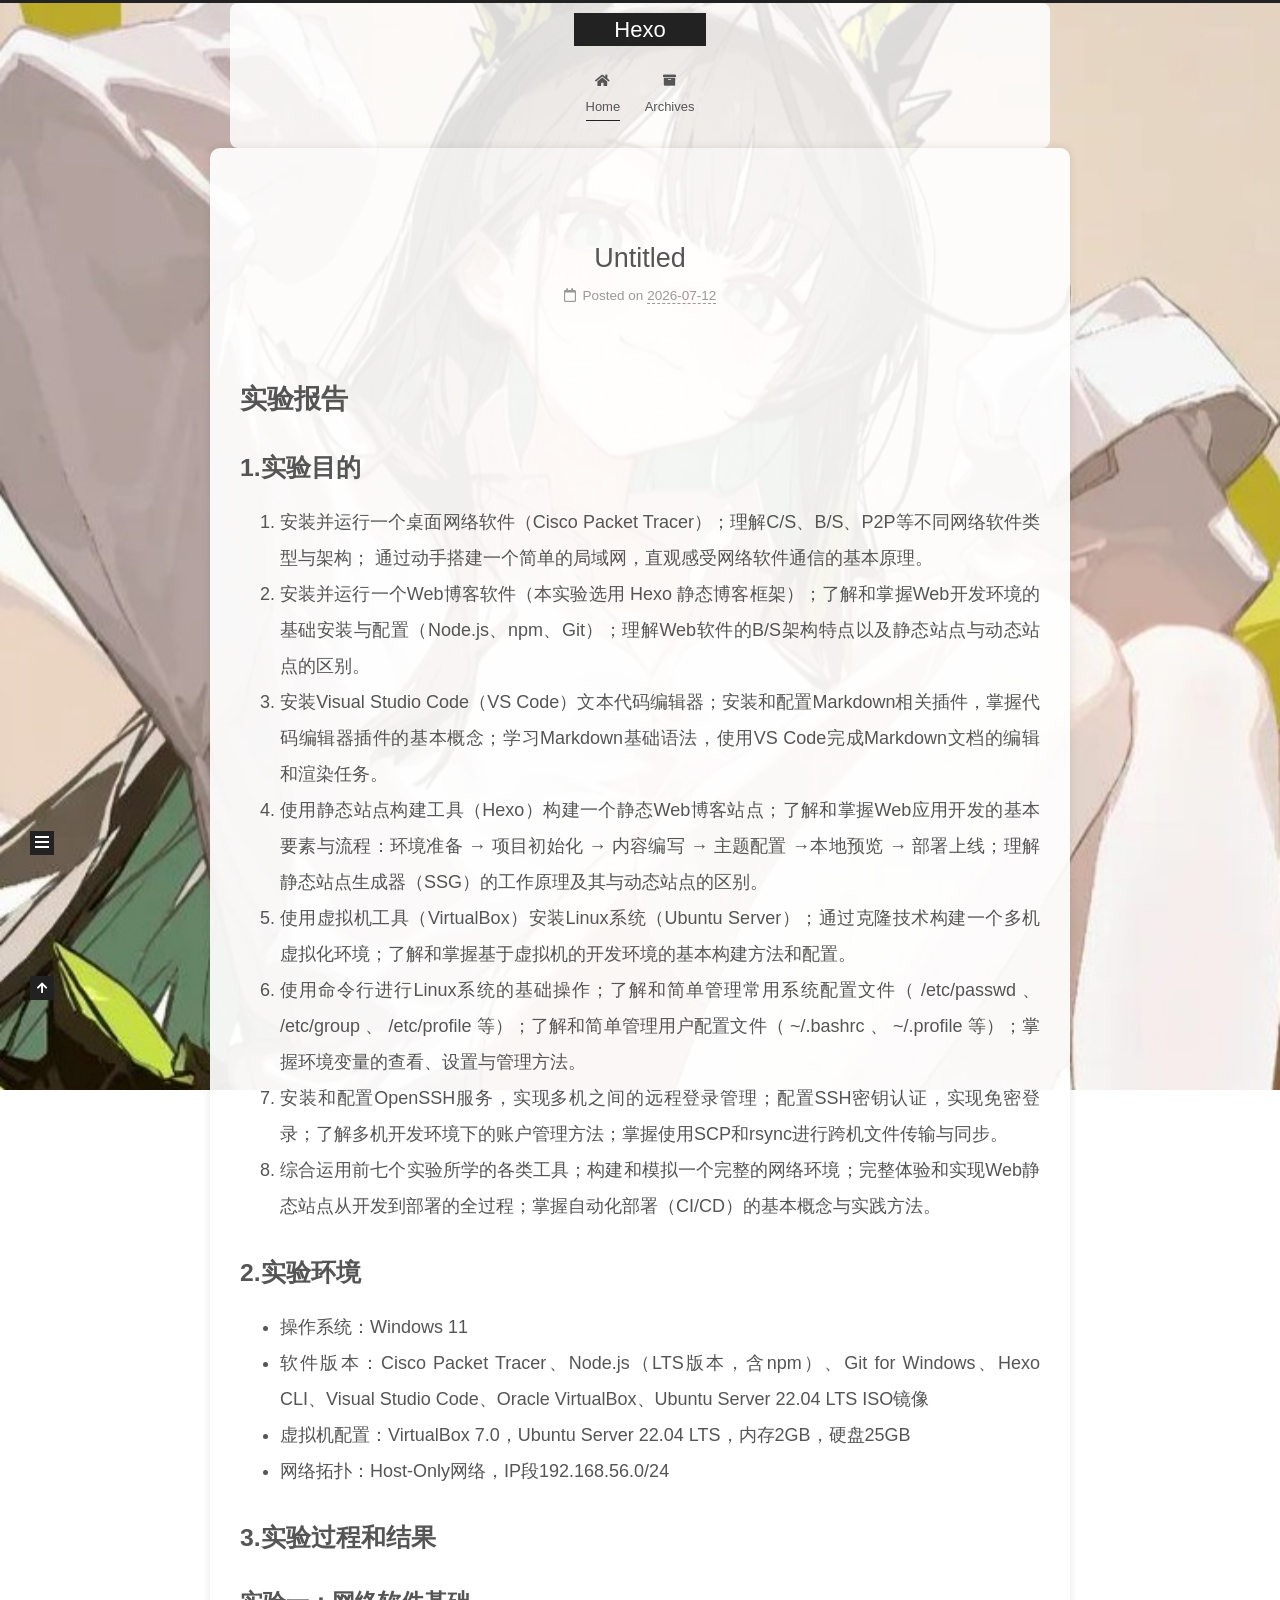
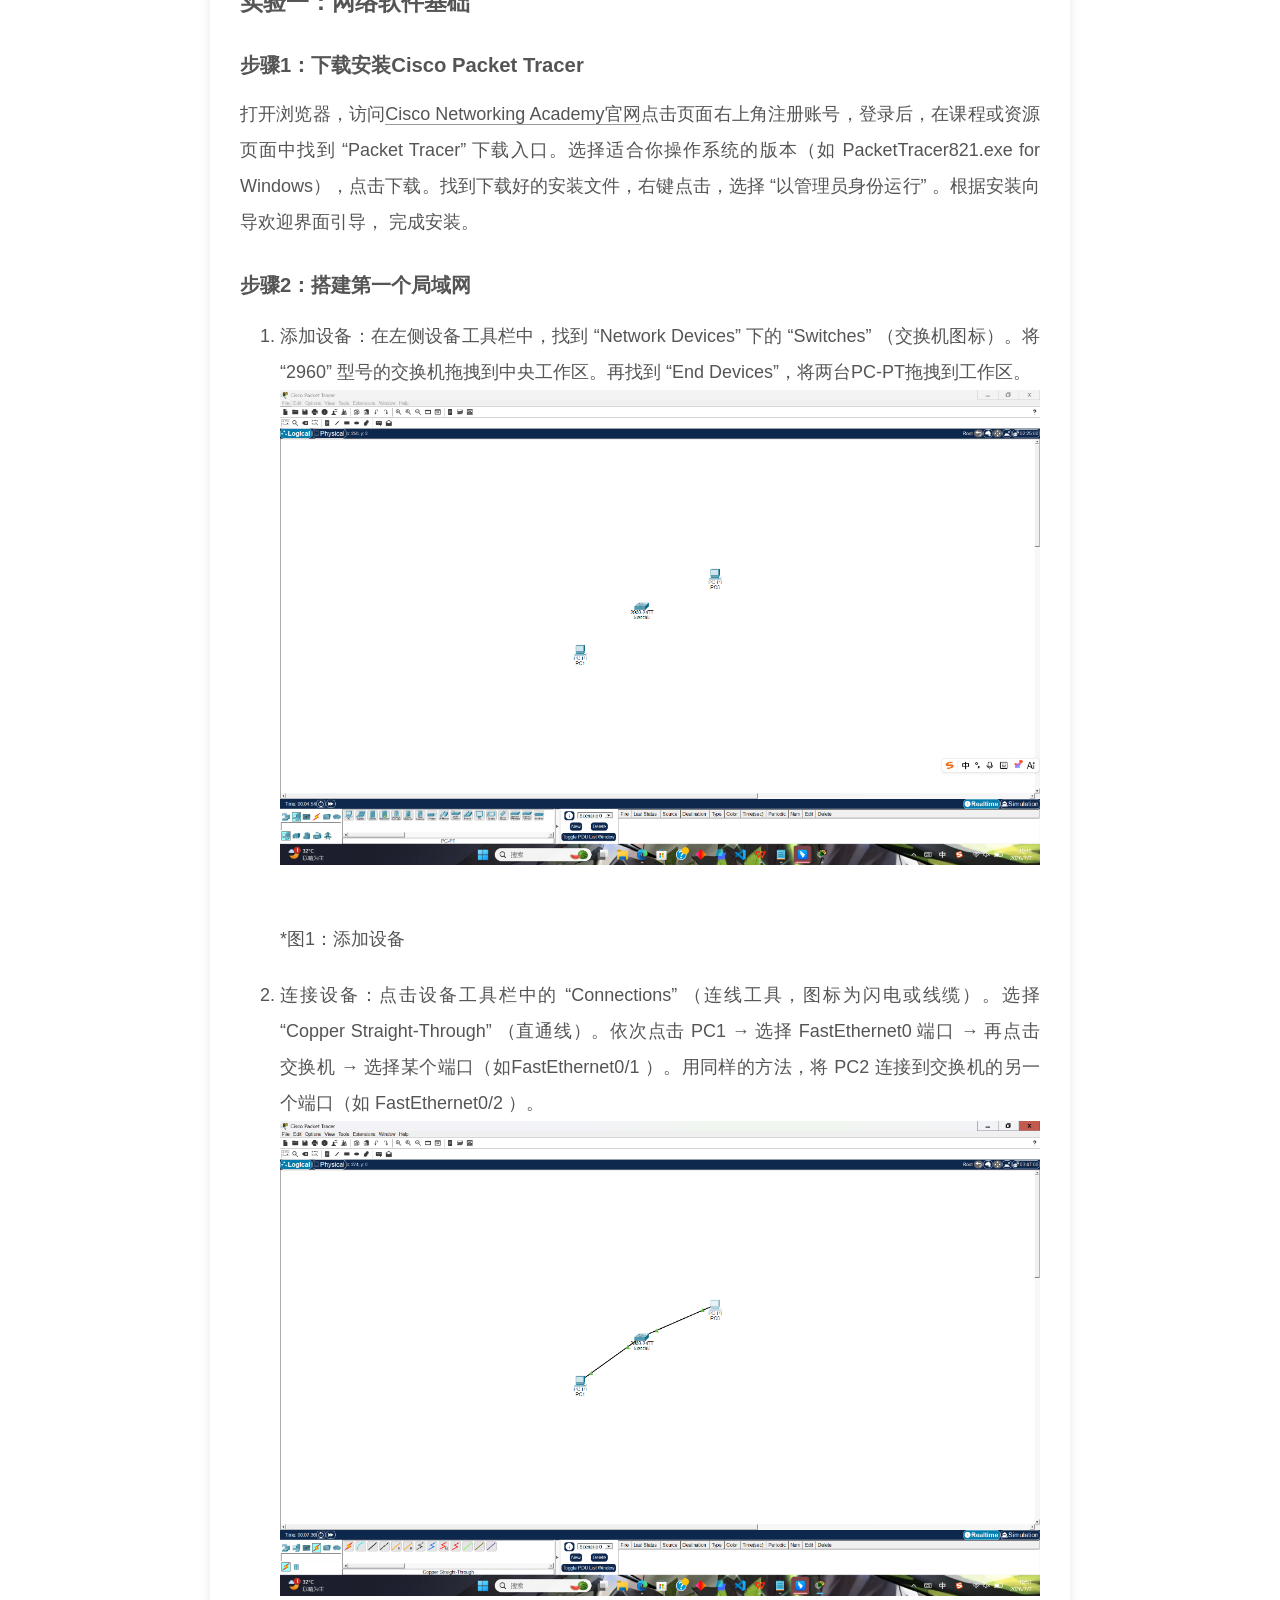
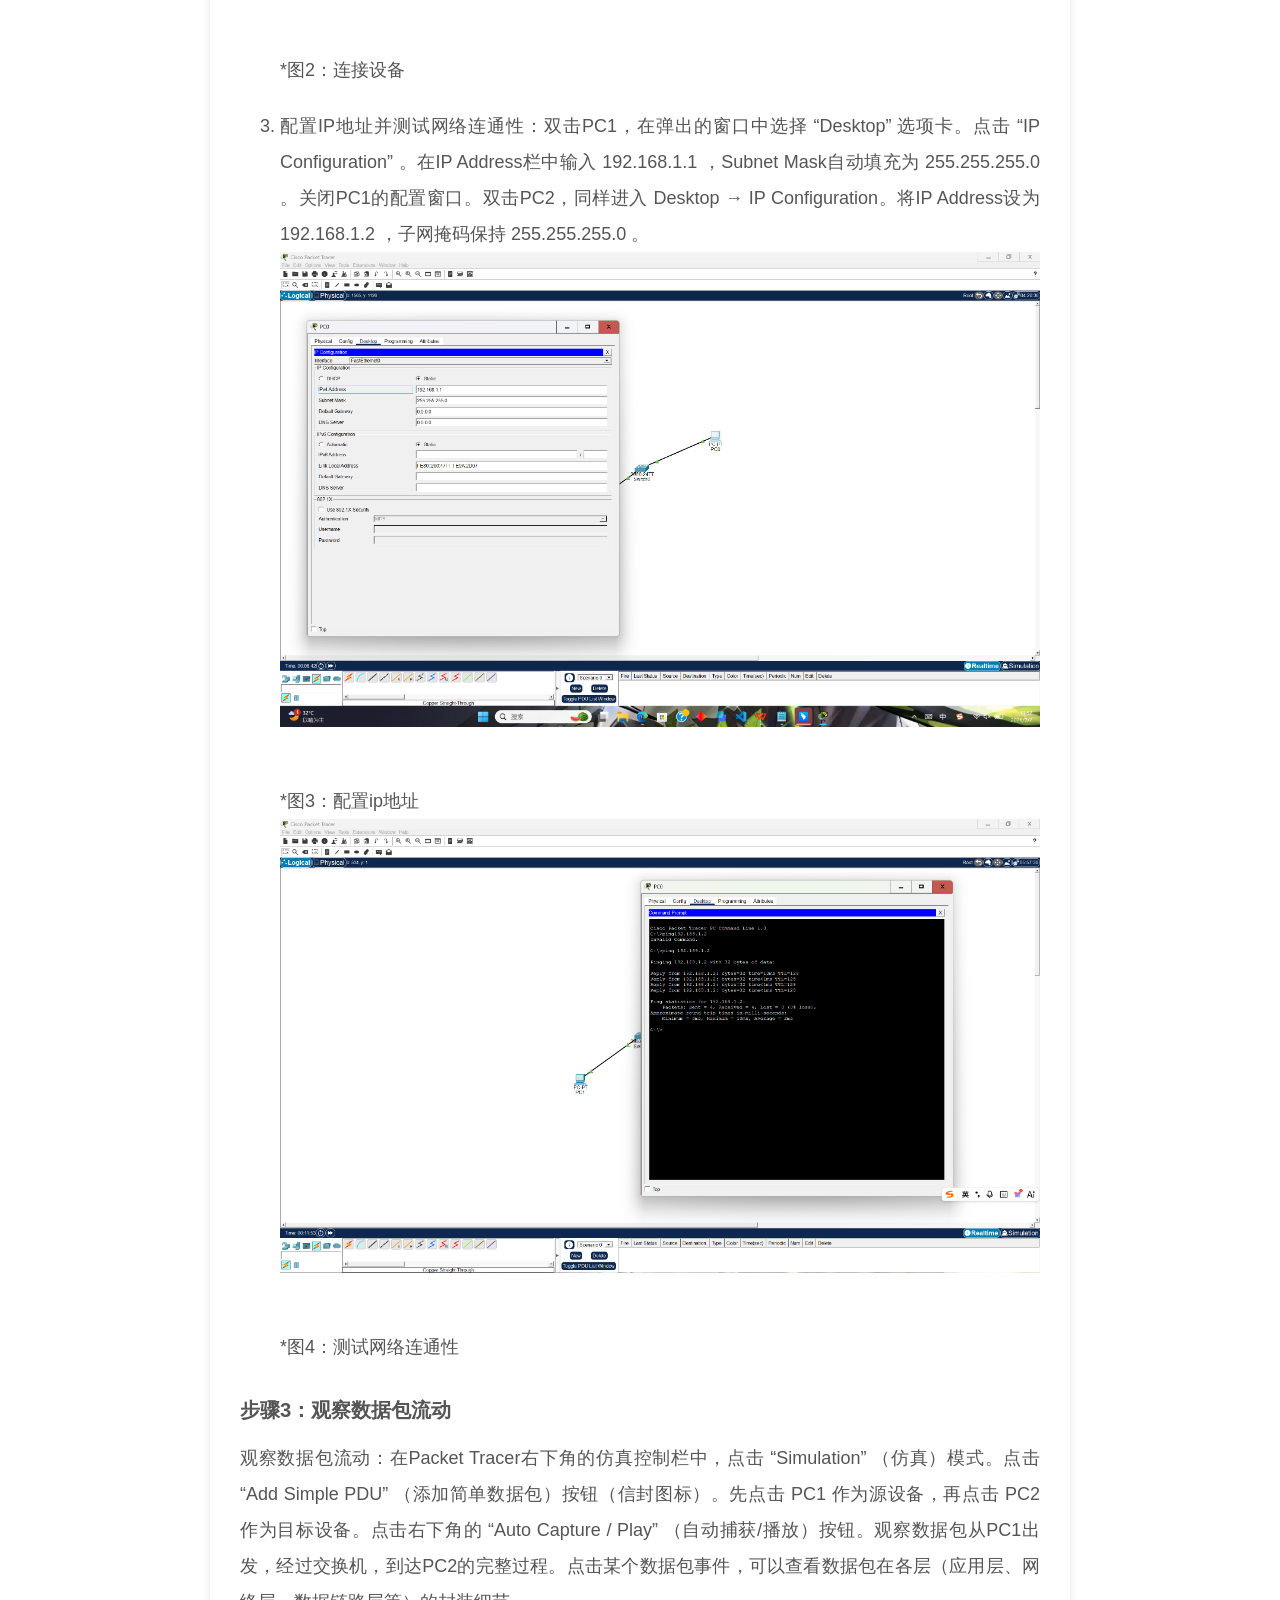
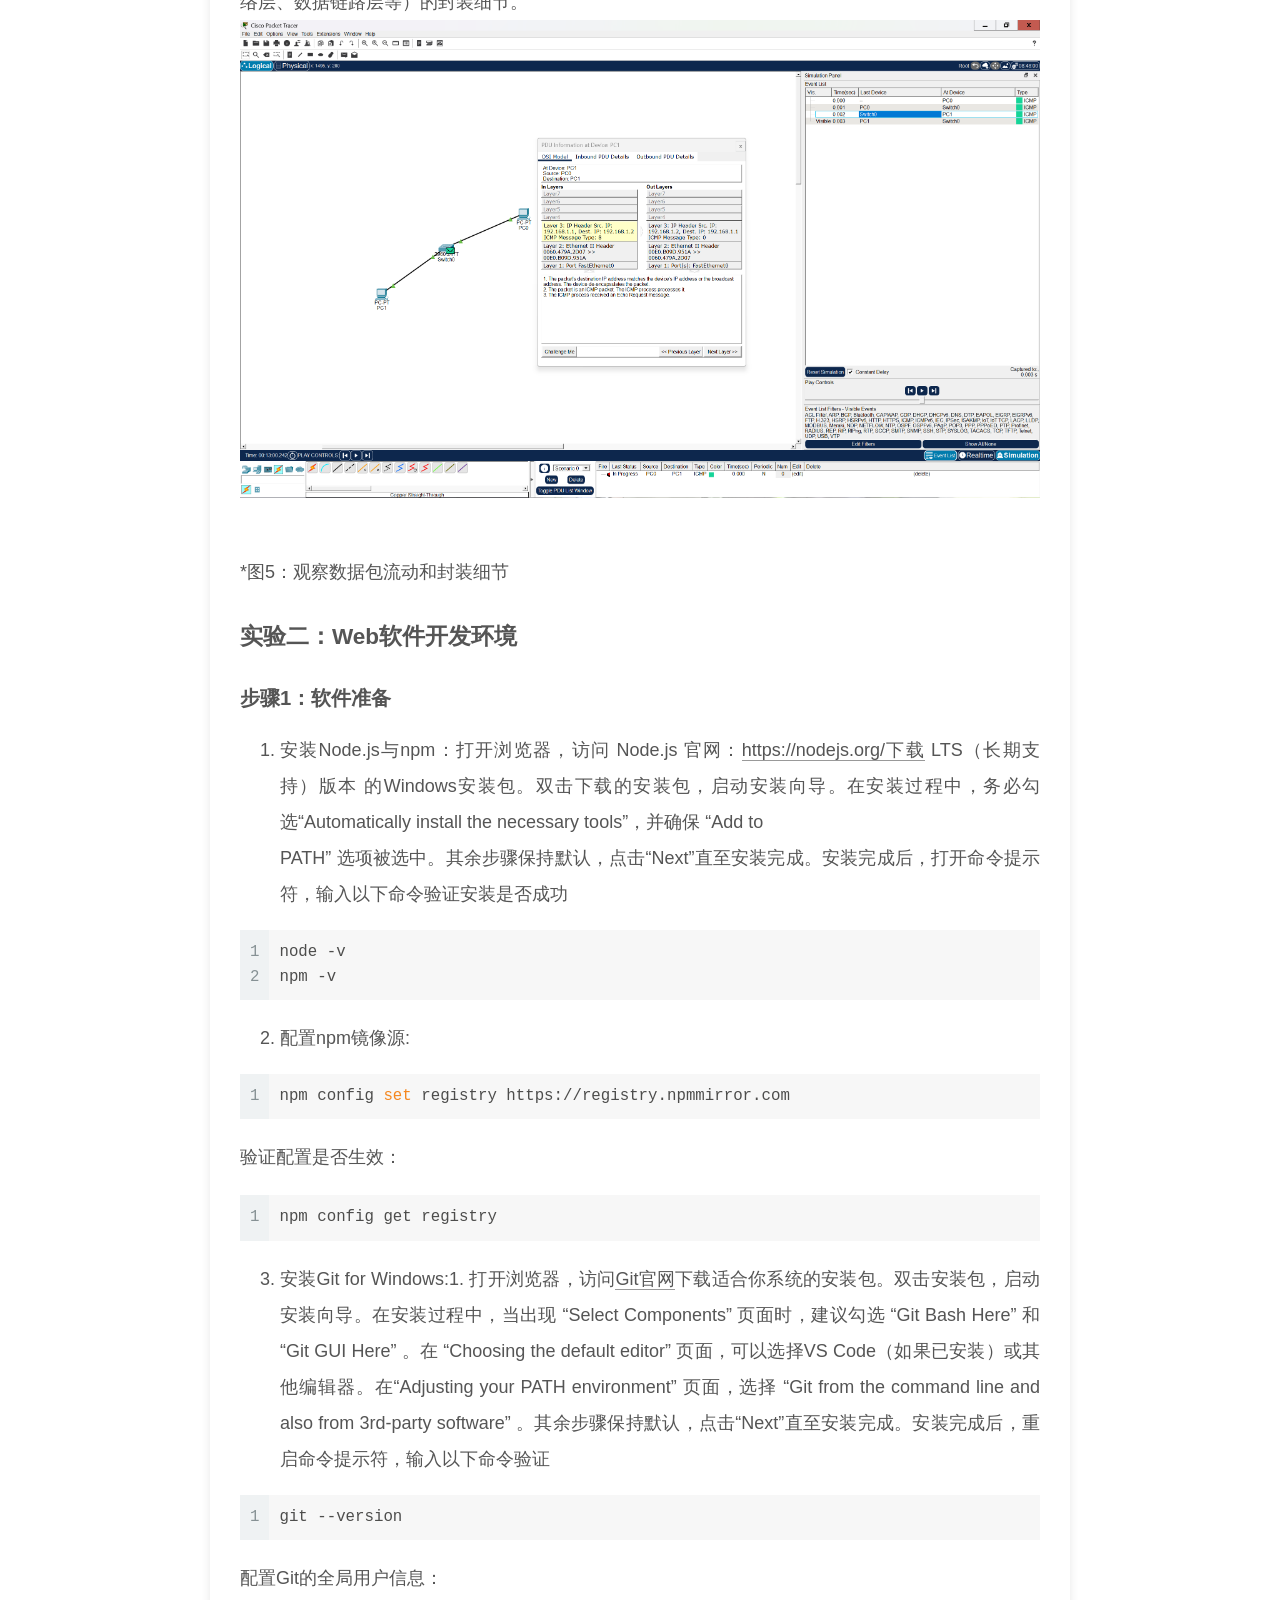
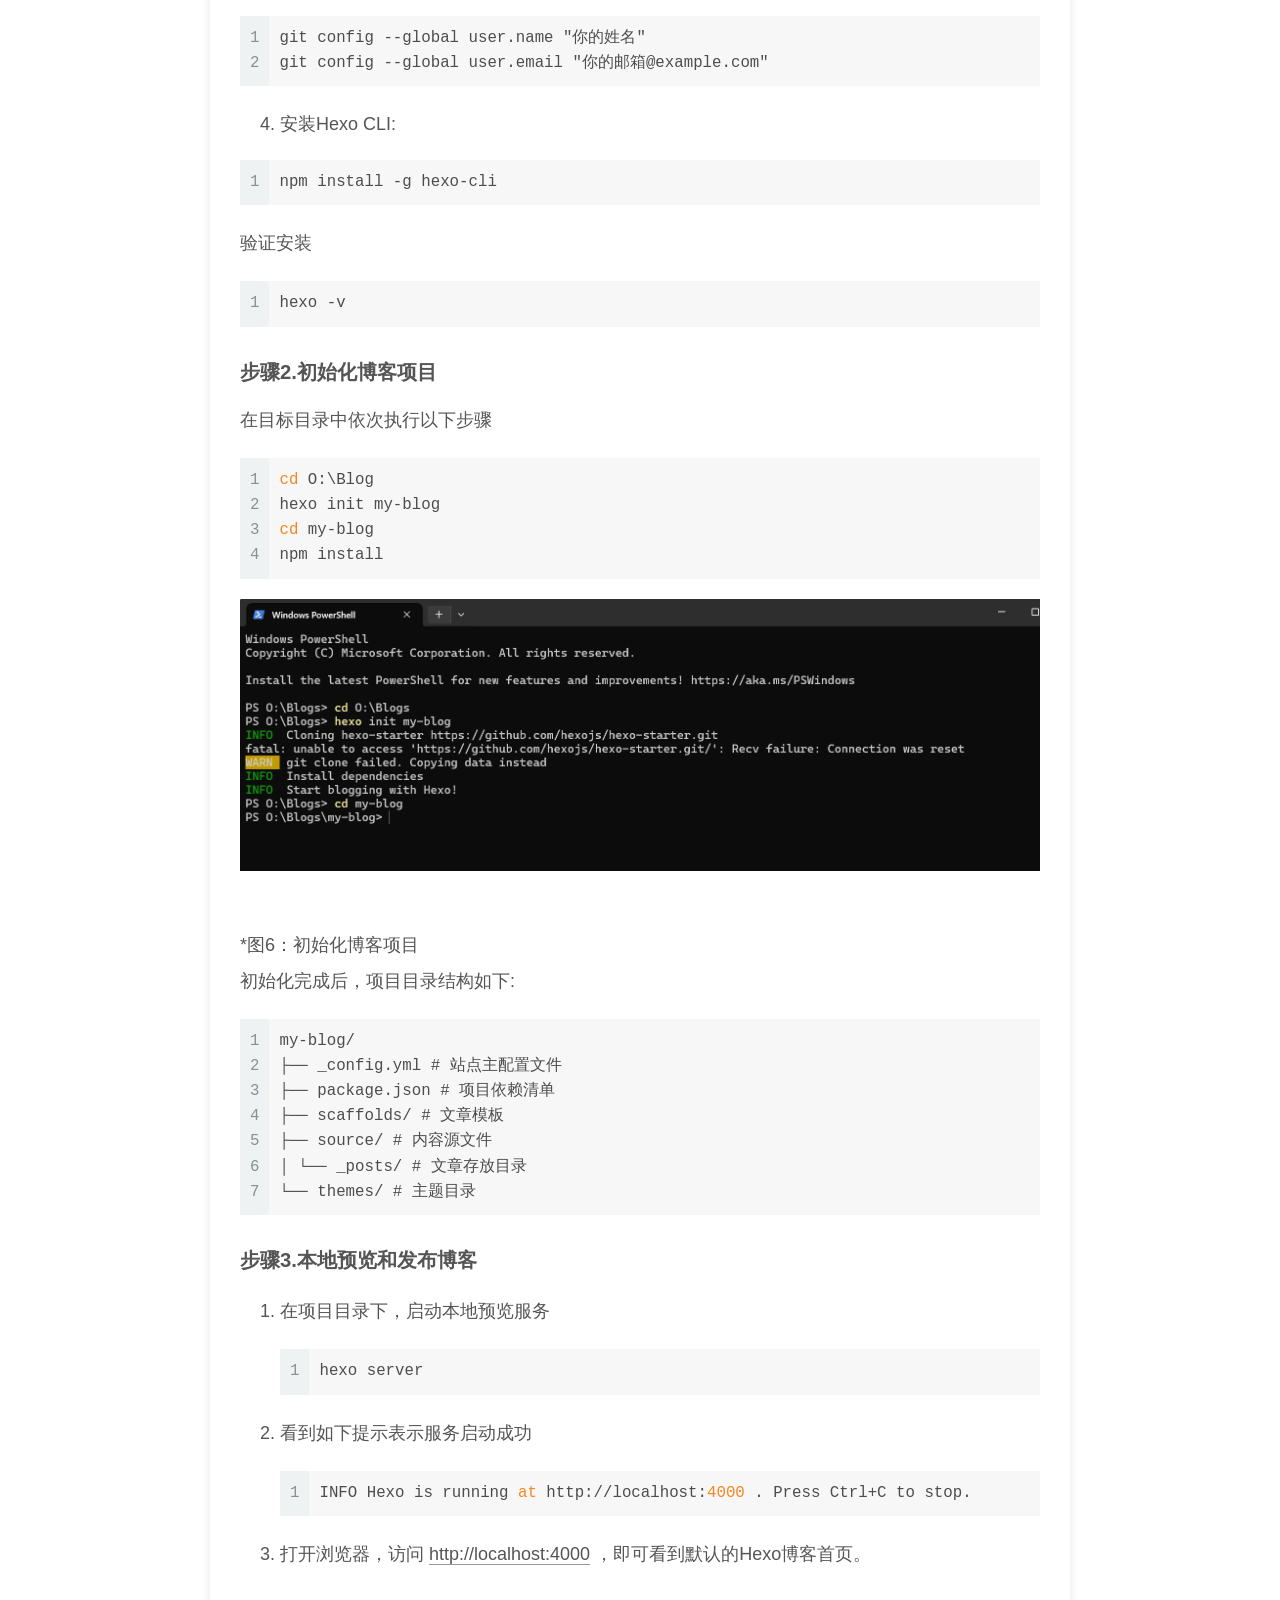
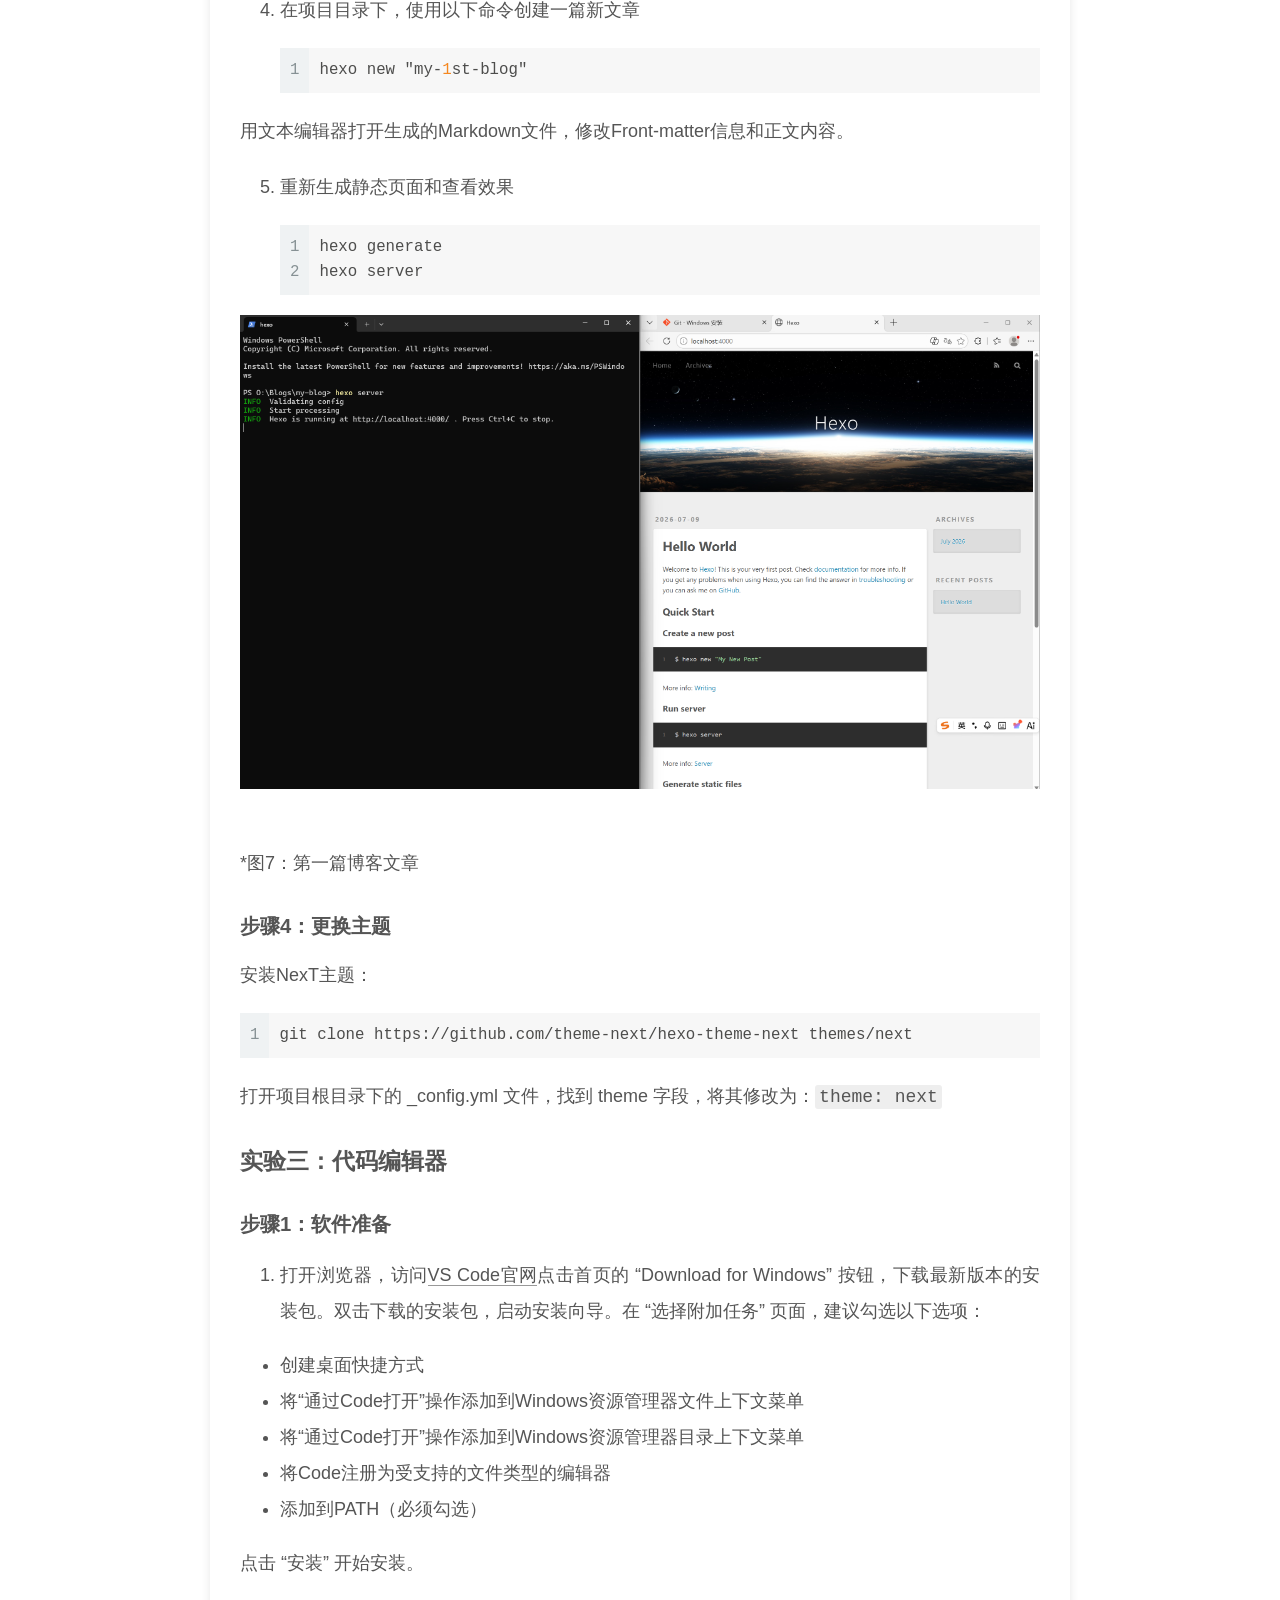
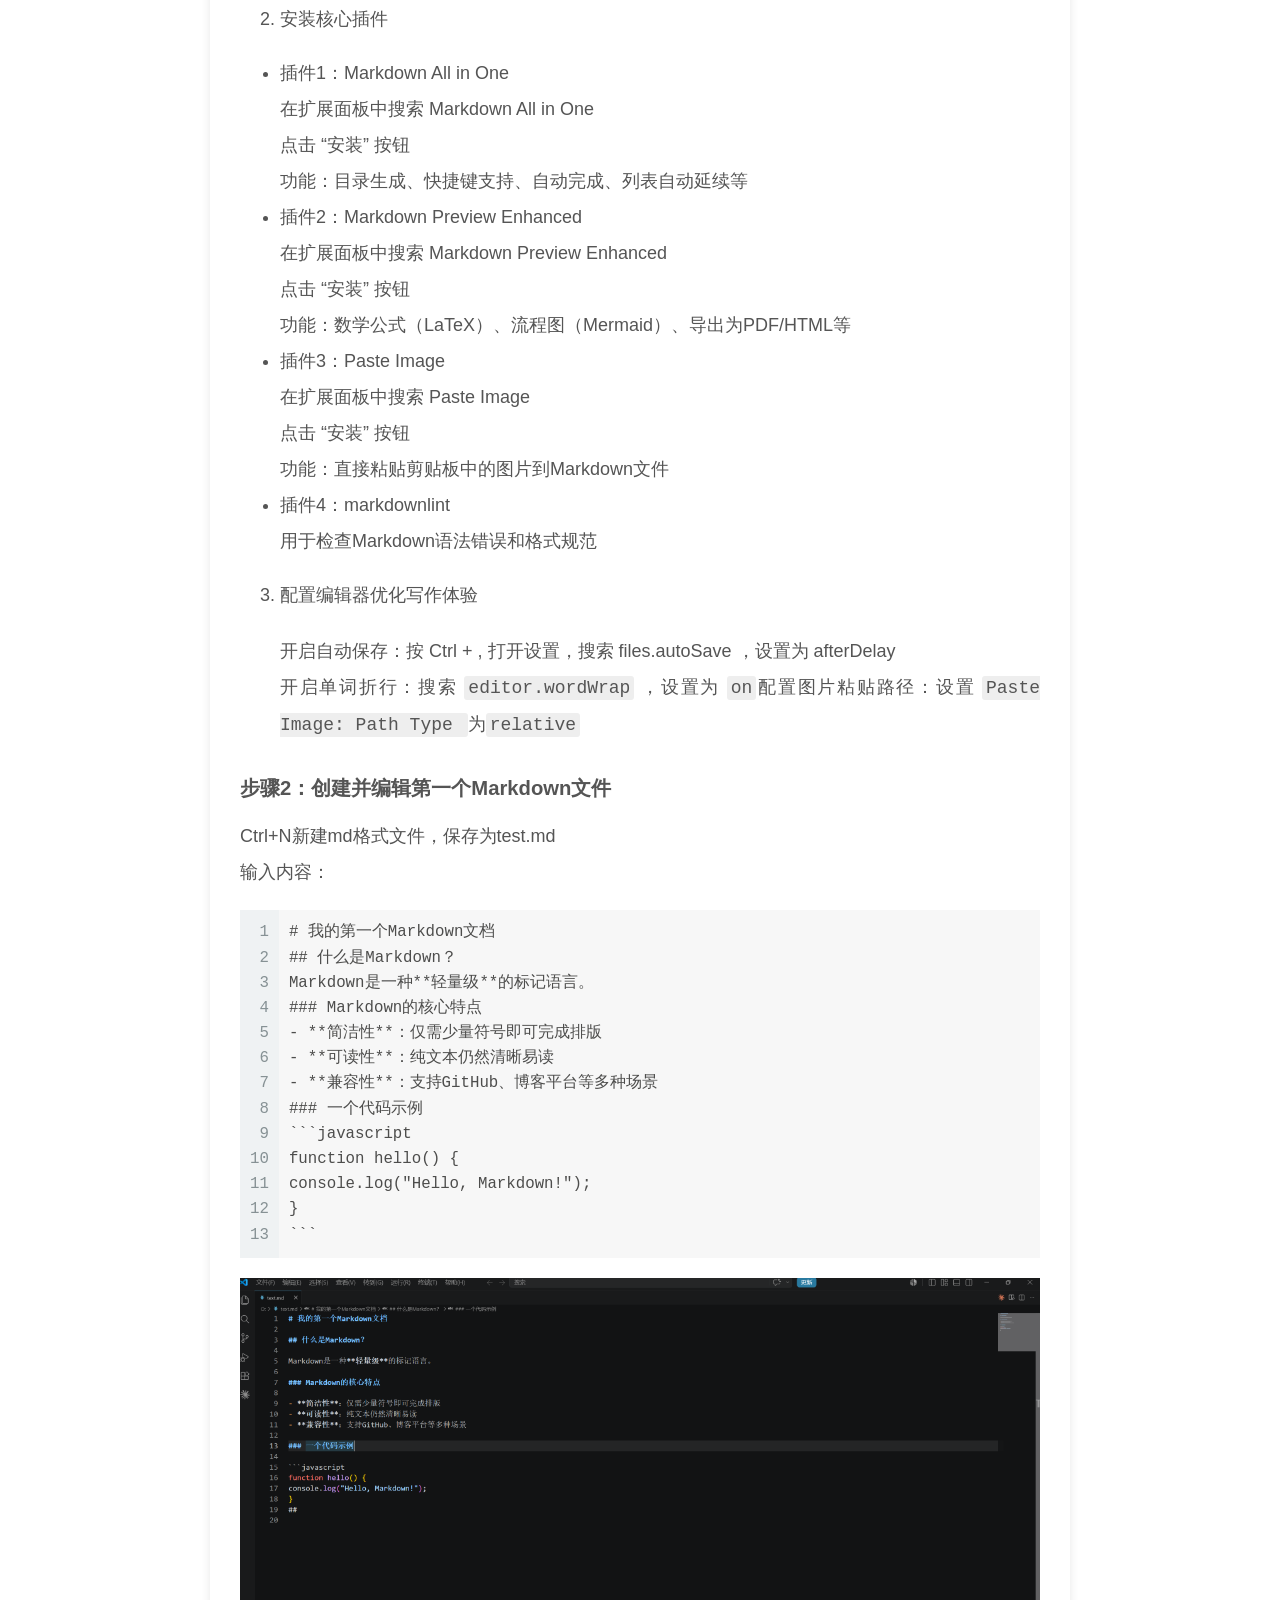
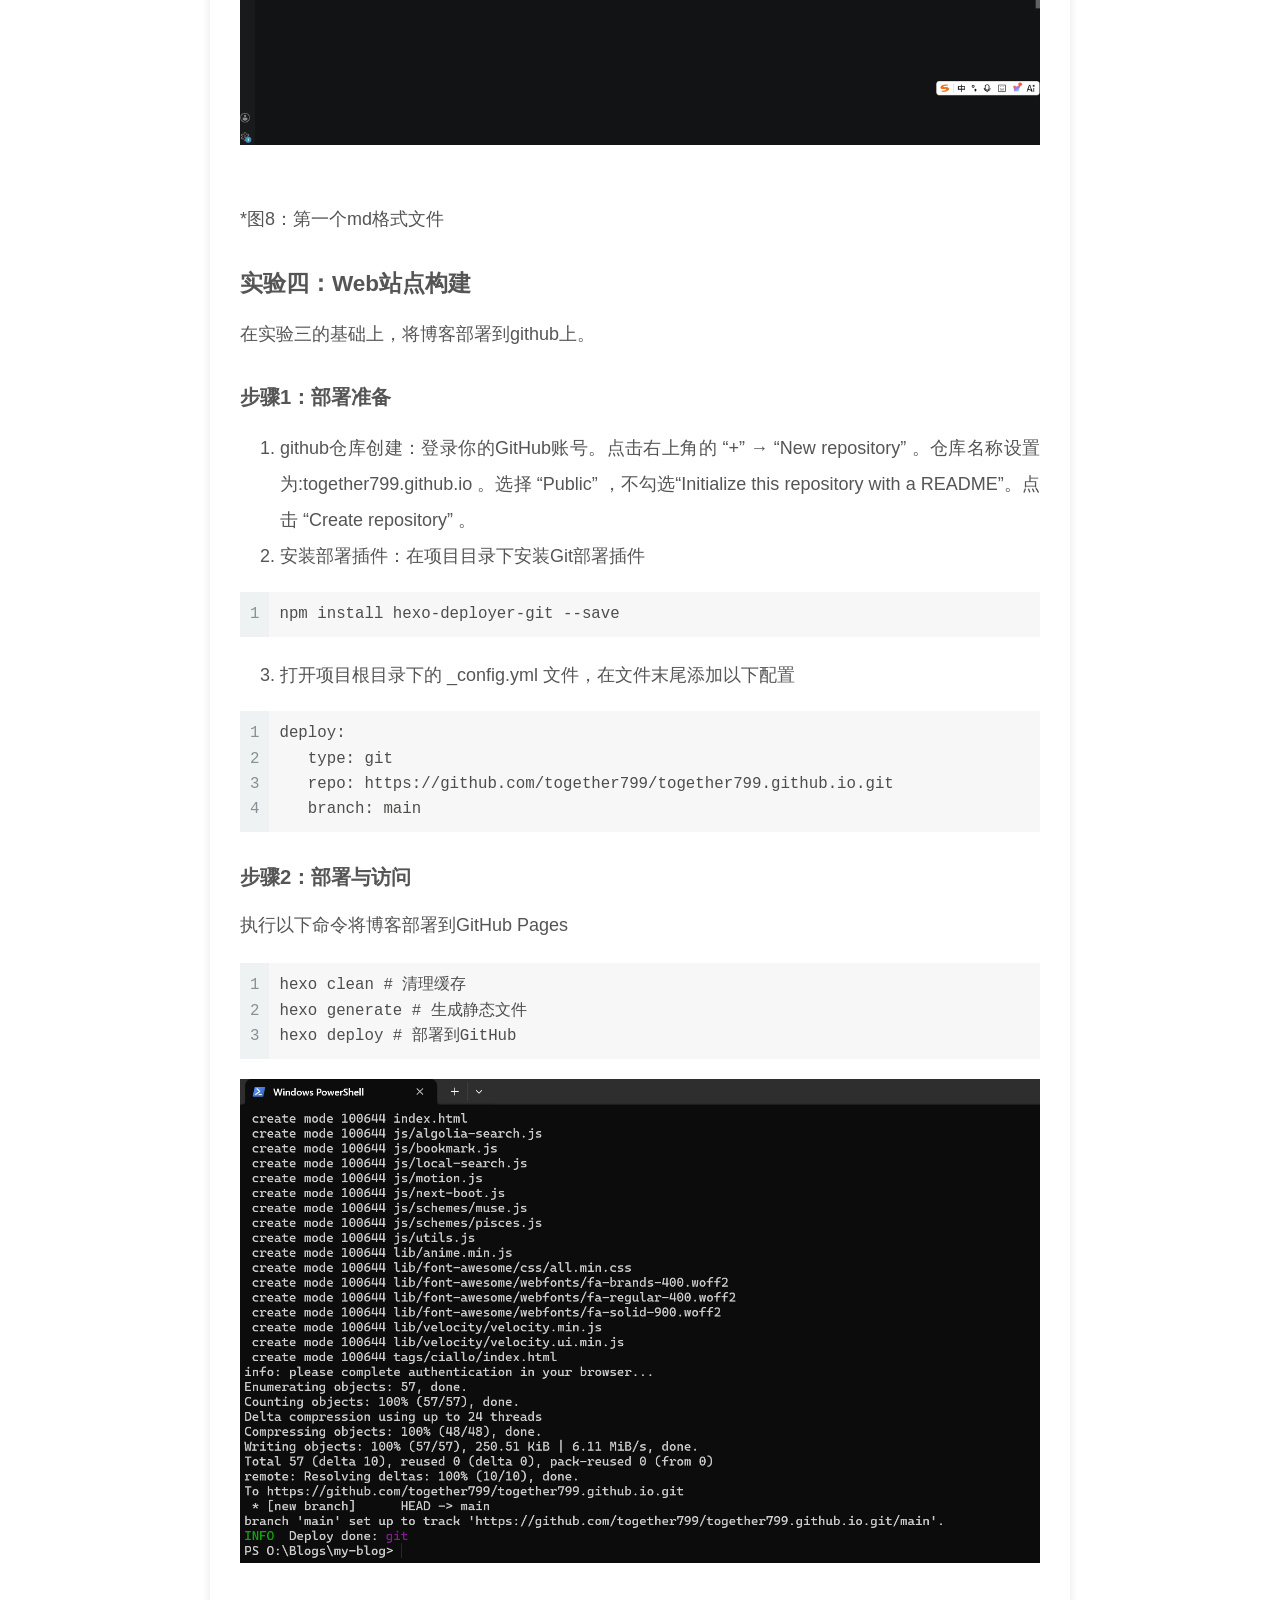
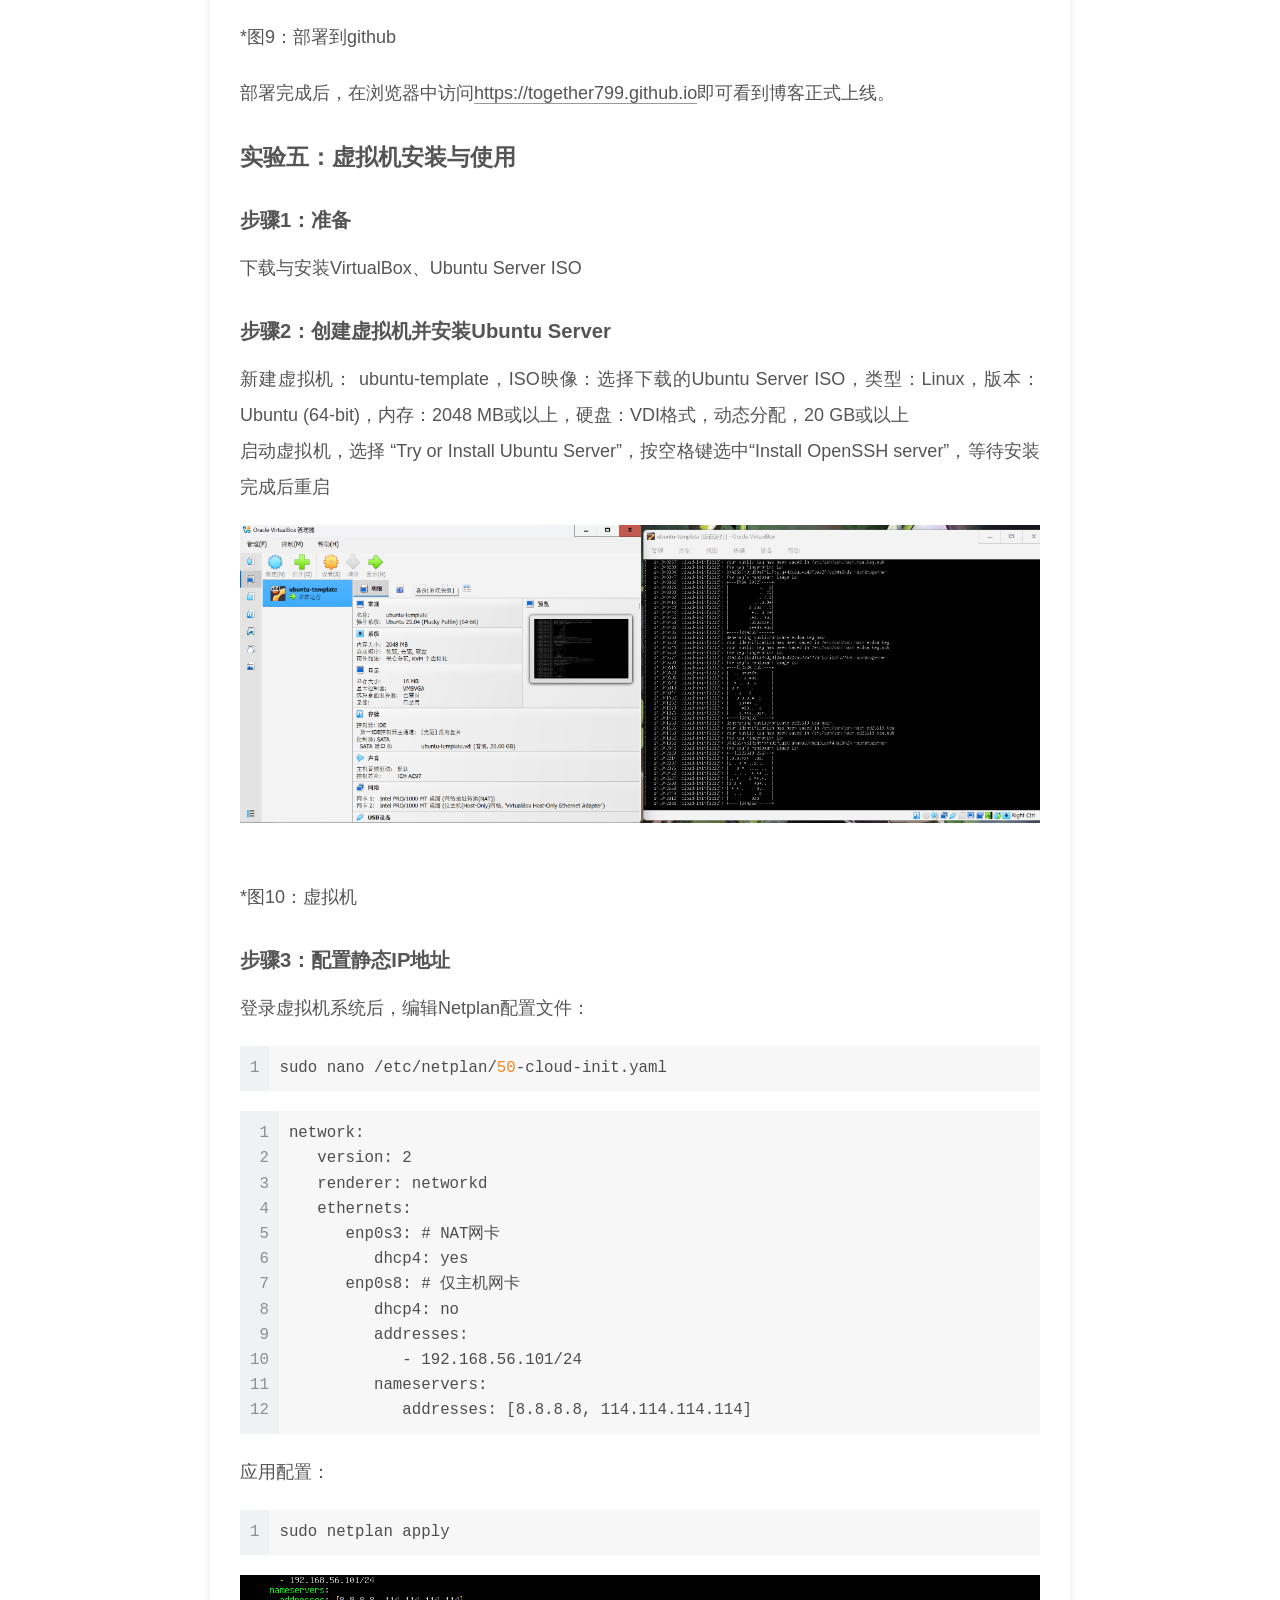
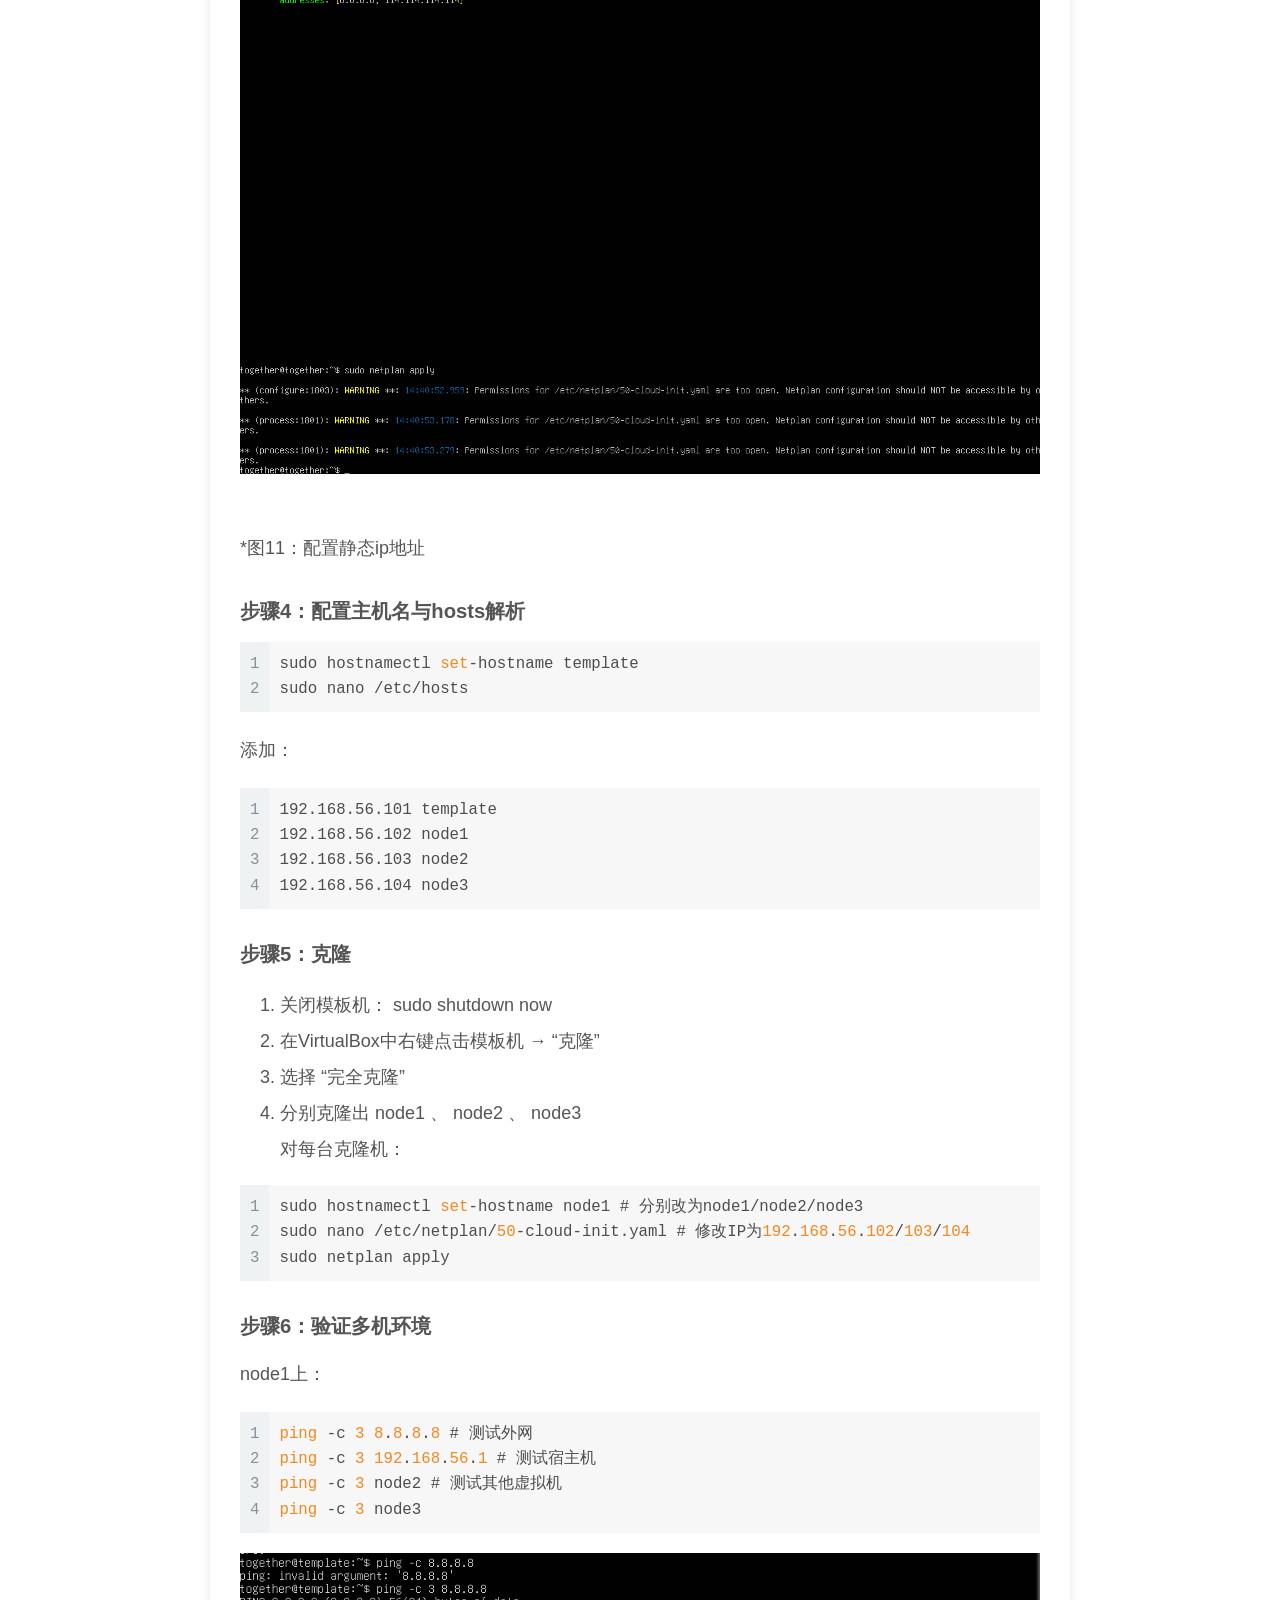
==== commit de889808: "Site updated: 2026-07-12 21:16:40" ====
--- a/index.html
+++ b/index.html
@@ -170,7 +170,7 @@
               <span class="post-meta-item-text">Posted on</span>
               
 
-              <time title="Created: 2026-07-12 00:00:00 / Modified: 21:05:35" itemprop="dateCreated datePublished" datetime="2026-07-12T00:00:00+08:00">2026-07-12</time>
+              <time title="Created: 2026-07-12 00:00:00 / Modified: 21:16:19" itemprop="dateCreated datePublished" datetime="2026-07-12T00:00:00+08:00">2026-07-12</time>
             </span>
 
           
@@ -202,14 +202,14 @@
 </ul>
 <h2 id="3-实验过程和结果"><a href="#3-实验过程和结果" class="headerlink" title="3.实验过程和结果"></a>3.实验过程和结果</h2><h3 id="实验一：网络软件基础"><a href="#实验一：网络软件基础" class="headerlink" title="实验一：网络软件基础"></a>实验一：网络软件基础</h3><h4 id="步骤1：下载安装Cisco-Packet-Tracer"><a href="#步骤1：下载安装Cisco-Packet-Tracer" class="headerlink" title="步骤1：下载安装Cisco Packet Tracer"></a>步骤1：下载安装Cisco Packet Tracer</h4><p>打开浏览器，访问<a target="_blank" rel="noopener" href="https://www.netacad.com/">Cisco Networking Academy官网</a>点击页面右上角注册账号，登录后，在课程或资源页面中找到 “Packet Tracer” 下载入口。选择适合你操作系统的版本（如 PacketTracer821.exe for Windows），点击下载。找到下载好的安装文件，右键点击，选择 “以管理员身份运行” 。根据安装向导欢迎界面引导， 完成安装。</p>
 <h4 id="步骤2：搭建第一个局域网"><a href="#步骤2：搭建第一个局域网" class="headerlink" title="步骤2：搭建第一个局域网"></a>步骤2：搭建第一个局域网</h4><ol>
-<li><p>添加设备：在左侧设备工具栏中，找到 “Network Devices” 下的 “Switches” （交换机图标）。将 “2960” 型号的交换机拖拽到中央工作区。再找到 “End Devices”，将两台PC-PT拖拽到工作区。<br><img src="/%5Cimages%5C1%5C1.png" alt="添加设备截图"><br>*图1：添加设备</p>
+<li><p>添加设备：在左侧设备工具栏中，找到 “Network Devices” 下的 “Switches” （交换机图标）。将 “2960” 型号的交换机拖拽到中央工作区。再找到 “End Devices”，将两台PC-PT拖拽到工作区。<br><img src="/images/1/1.png" alt="添加设备截图"><br>*图1：添加设备</p>
 </li>
-<li><p>连接设备：点击设备工具栏中的 “Connections” （连线工具，图标为闪电或线缆）。选择 “Copper Straight-Through” （直通线）。依次点击 PC1 → 选择 FastEthernet0 端口 → 再点击 交换机 → 选择某个端口（如FastEthernet0&#x2F;1 ）。用同样的方法，将 PC2 连接到交换机的另一个端口（如 FastEthernet0&#x2F;2 ）。<br><img src="/%5Cimages%5C1%5C2.png" alt="连接设备截图"><br>*图2：连接设备</p>
+<li><p>连接设备：点击设备工具栏中的 “Connections” （连线工具，图标为闪电或线缆）。选择 “Copper Straight-Through” （直通线）。依次点击 PC1 → 选择 FastEthernet0 端口 → 再点击 交换机 → 选择某个端口（如FastEthernet0&#x2F;1 ）。用同样的方法，将 PC2 连接到交换机的另一个端口（如 FastEthernet0&#x2F;2 ）。<br><img src="/images/1/2.png" alt="连接设备截图"><br>*图2：连接设备</p>
 </li>
-<li><p>配置IP地址并测试网络连通性：双击PC1，在弹出的窗口中选择 “Desktop” 选项卡。点击 “IP Configuration” 。在IP Address栏中输入 192.168.1.1 ，Subnet Mask自动填充为 255.255.255.0 。关闭PC1的配置窗口。双击PC2，同样进入 Desktop → IP Configuration。将IP Address设为 192.168.1.2 ，子网掩码保持 255.255.255.0 。<br><img src="/%5Cimages%5C1%5C3.png" alt="配置ip"><br>*图3：配置ip地址<br><img src="/%5Cimages%5C1%5C4.png" alt="连通性"><br>*图4：测试网络连通性</p>
+<li><p>配置IP地址并测试网络连通性：双击PC1，在弹出的窗口中选择 “Desktop” 选项卡。点击 “IP Configuration” 。在IP Address栏中输入 192.168.1.1 ，Subnet Mask自动填充为 255.255.255.0 。关闭PC1的配置窗口。双击PC2，同样进入 Desktop → IP Configuration。将IP Address设为 192.168.1.2 ，子网掩码保持 255.255.255.0 。<br><img src="/images/1/3.png" alt="配置ip"><br>*图3：配置ip地址<br><img src="/images/1/4.png" alt="连通性"><br>*图4：测试网络连通性</p>
 </li>
 </ol>
-<h4 id="步骤3：观察数据包流动"><a href="#步骤3：观察数据包流动" class="headerlink" title="步骤3：观察数据包流动"></a>步骤3：观察数据包流动</h4><p>观察数据包流动：在Packet Tracer右下角的仿真控制栏中，点击 “Simulation” （仿真）模式。点击 “Add Simple PDU” （添加简单数据包）按钮（信封图标）。先点击 PC1 作为源设备，再点击 PC2 作为目标设备。点击右下角的 “Auto Capture &#x2F; Play” （自动捕获&#x2F;播放）按钮。观察数据包从PC1出发，经过交换机，到达PC2的完整过程。点击某个数据包事件，可以查看数据包在各层（应用层、网络层、数据链路层等）的封装细节。<br>   <img src="/%5Cimages%5C1%5C5.png" alt="fengzhuang"><br>   *图5：观察数据包流动和封装细节</p>
+<h4 id="步骤3：观察数据包流动"><a href="#步骤3：观察数据包流动" class="headerlink" title="步骤3：观察数据包流动"></a>步骤3：观察数据包流动</h4><p>观察数据包流动：在Packet Tracer右下角的仿真控制栏中，点击 “Simulation” （仿真）模式。点击 “Add Simple PDU” （添加简单数据包）按钮（信封图标）。先点击 PC1 作为源设备，再点击 PC2 作为目标设备。点击右下角的 “Auto Capture &#x2F; Play” （自动捕获&#x2F;播放）按钮。观察数据包从PC1出发，经过交换机，到达PC2的完整过程。点击某个数据包事件，可以查看数据包在各层（应用层、网络层、数据链路层等）的封装细节。<br>   <img src="/images/1/5.png" alt="fengzhuang"><br>   *图5：观察数据包流动和封装细节</p>
 <h3 id="实验二：Web软件开发环境"><a href="#实验二：Web软件开发环境" class="headerlink" title="实验二：Web软件开发环境"></a>实验二：Web软件开发环境</h3><h4 id="步骤1：软件准备"><a href="#步骤1：软件准备" class="headerlink" title="步骤1：软件准备"></a>步骤1：软件准备</h4><ol>
 <li>安装Node.js与npm：打开浏览器，访问 Node.js 官网：<a target="_blank" rel="noopener" href="https://nodejs.org/%E4%B8%8B%E8%BD%BD">https://nodejs.org/下载</a> LTS（长期支持）版本 的Windows安装包。双击下载的安装包，启动安装向导。在安装过程中，务必勾选“Automatically install the necessary tools”，并确保 “Add to<br>PATH” 选项被选中。其余步骤保持默认，点击“Next”直至安装完成。安装完成后，打开命令提示符，输入以下命令验证安装是否成功</li>
 </ol>
@@ -242,7 +242,7 @@
 <h4 id="步骤2-初始化博客项目"><a href="#步骤2-初始化博客项目" class="headerlink" title="步骤2.初始化博客项目"></a>步骤2.初始化博客项目</h4><p>在目标目录中依次执行以下步骤</p>
 <figure class="highlight cmd"><table><tr><td class="gutter"><pre><span class="line">1</span><br><span class="line">2</span><br><span class="line">3</span><br><span class="line">4</span><br></pre></td><td class="code"><pre><span class="line"><span class="built_in">cd</span> O:\Blog</span><br><span class="line">hexo init my-blog</span><br><span class="line"><span class="built_in">cd</span> my-blog</span><br><span class="line">npm install</span><br></pre></td></tr></table></figure>
 
-<p><img src="/%5Cimages%5C2%5C1.png" alt="chushihua1"><br>*图6：初始化博客项目<br>初始化完成后，项目目录结构如下:</p>
+<p><img src="/images/2/1.png" alt="chushihua1"><br>*图6：初始化博客项目<br>初始化完成后，项目目录结构如下:</p>
 <figure class="highlight txt"><table><tr><td class="gutter"><pre><span class="line">1</span><br><span class="line">2</span><br><span class="line">3</span><br><span class="line">4</span><br><span class="line">5</span><br><span class="line">6</span><br><span class="line">7</span><br></pre></td><td class="code"><pre><span class="line">my-blog/</span><br><span class="line">├── _config.yml # 站点主配置文件</span><br><span class="line">├── package.json # 项目依赖清单</span><br><span class="line">├── scaffolds/ # 文章模板</span><br><span class="line">├── source/ # 内容源文件</span><br><span class="line">│ └── _posts/ # 文章存放目录</span><br><span class="line">└── themes/ # 主题目录</span><br></pre></td></tr></table></figure>
 
 <h4 id="步骤3-本地预览和发布博客"><a href="#步骤3-本地预览和发布博客" class="headerlink" title="步骤3.本地预览和发布博客"></a>步骤3.本地预览和发布博客</h4><ol>
@@ -262,7 +262,7 @@
 <li><p>重新生成静态页面和查看效果</p>
 <figure class="highlight cmd"><table><tr><td class="gutter"><pre><span class="line">1</span><br><span class="line">2</span><br></pre></td><td class="code"><pre><span class="line">hexo generate</span><br><span class="line">hexo server</span><br></pre></td></tr></table></figure></li>
 </ol>
-<p><img src="/%5Cimages%5C2%5C2.png" alt="chakan2"><br>*图7：第一篇博客文章</p>
+<p><img src="/images/2/2.png" alt="chakan2"><br>*图7：第一篇博客文章</p>
 <h4 id="步骤4：更换主题"><a href="#步骤4：更换主题" class="headerlink" title="步骤4：更换主题"></a>步骤4：更换主题</h4><p>安装NexT主题：</p>
 <figure class="highlight cmd"><table><tr><td class="gutter"><pre><span class="line">1</span><br></pre></td><td class="code"><pre><span class="line">git clone https://github.com/theme-next/hexo-theme-next themes/next</span><br></pre></td></tr></table></figure>
 
@@ -295,7 +295,7 @@
 <h4 id="步骤2：创建并编辑第一个Markdown文件"><a href="#步骤2：创建并编辑第一个Markdown文件" class="headerlink" title="步骤2：创建并编辑第一个Markdown文件"></a>步骤2：创建并编辑第一个Markdown文件</h4><p>Ctrl+N新建md格式文件，保存为test.md<br>输入内容：</p>
 <figure class="highlight txt"><table><tr><td class="gutter"><pre><span class="line">1</span><br><span class="line">2</span><br><span class="line">3</span><br><span class="line">4</span><br><span class="line">5</span><br><span class="line">6</span><br><span class="line">7</span><br><span class="line">8</span><br><span class="line">9</span><br><span class="line">10</span><br><span class="line">11</span><br><span class="line">12</span><br><span class="line">13</span><br></pre></td><td class="code"><pre><span class="line"># 我的第一个Markdown文档</span><br><span class="line">## 什么是Markdown？</span><br><span class="line">Markdown是一种**轻量级**的标记语言。</span><br><span class="line">### Markdown的核心特点</span><br><span class="line">- **简洁性**：仅需少量符号即可完成排版</span><br><span class="line">- **可读性**：纯文本仍然清晰易读</span><br><span class="line">- **兼容性**：支持GitHub、博客平台等多种场景</span><br><span class="line">### 一个代码示例</span><br><span class="line">```javascript</span><br><span class="line">function hello() &#123;</span><br><span class="line">console.log(&quot;Hello, Markdown!&quot;);</span><br><span class="line">&#125;</span><br><span class="line">```</span><br></pre></td></tr></table></figure>
 
-<p><img src="/%5Cimages%5C3%5Cmd.png" alt="md"><br>*图8：第一个md格式文件</p>
+<p><img src="/images/3/md.png" alt="md"><br>*图8：第一个md格式文件</p>
 <h3 id="实验四：Web站点构建"><a href="#实验四：Web站点构建" class="headerlink" title="实验四：Web站点构建"></a>实验四：Web站点构建</h3><p>在实验三的基础上，将博客部署到github上。</p>
 <h4 id="步骤1：部署准备"><a href="#步骤1：部署准备" class="headerlink" title="步骤1：部署准备"></a>步骤1：部署准备</h4><ol>
 <li>github仓库创建：登录你的GitHub账号。点击右上角的 “+” → “New repository” 。仓库名称设置为:together799.github.io 。选择 “Public” ，不勾选“Initialize this repository with a README”。点击 “Create repository” 。</li>
@@ -311,11 +311,11 @@
 <h4 id="步骤2：部署与访问"><a href="#步骤2：部署与访问" class="headerlink" title="步骤2：部署与访问"></a>步骤2：部署与访问</h4><p>执行以下命令将博客部署到GitHub Pages</p>
 <figure class="highlight cmd"><table><tr><td class="gutter"><pre><span class="line">1</span><br><span class="line">2</span><br><span class="line">3</span><br></pre></td><td class="code"><pre><span class="line">hexo clean # 清理缓存</span><br><span class="line">hexo generate # 生成静态文件</span><br><span class="line">hexo deploy # 部署到GitHub</span><br></pre></td></tr></table></figure>
 
-<p><img src="/%5Cimages%5C4%5Cgithub.png" alt="shangchuan"><br>*图9：部署到github</p>
+<p><img src="/images/4/github.png" alt="shangchuan"><br>*图9：部署到github</p>
 <p>部署完成后，在浏览器中访问<a target="_blank" rel="noopener" href="https://together799.github.io/">https://together799.github.io</a>即可看到博客正式上线。</p>
 <h3 id="实验五：虚拟机安装与使用"><a href="#实验五：虚拟机安装与使用" class="headerlink" title="实验五：虚拟机安装与使用"></a>实验五：虚拟机安装与使用</h3><h4 id="步骤1：准备"><a href="#步骤1：准备" class="headerlink" title="步骤1：准备"></a>步骤1：准备</h4><p>下载与安装VirtualBox、Ubuntu Server ISO</p>
 <h4 id="步骤2：创建虚拟机并安装Ubuntu-Server"><a href="#步骤2：创建虚拟机并安装Ubuntu-Server" class="headerlink" title="步骤2：创建虚拟机并安装Ubuntu Server"></a>步骤2：创建虚拟机并安装Ubuntu Server</h4><p>新建虚拟机： ubuntu-template，ISO映像：选择下载的Ubuntu Server ISO，类型：Linux，版本：Ubuntu (64-bit)，内存：2048 MB或以上，硬盘：VDI格式，动态分配，20 GB或以上<br>启动虚拟机，选择 “Try or Install Ubuntu Server”，按空格键选中“Install OpenSSH server”，等待安装完成后重启</p>
-<p><img src="/%5Cimages%5C5%5CU.png" alt="1"><br>*图10：虚拟机</p>
+<p><img src="/images/5/U.png" alt="1"><br>*图10：虚拟机</p>
 <h4 id="步骤3：配置静态IP地址"><a href="#步骤3：配置静态IP地址" class="headerlink" title="步骤3：配置静态IP地址"></a>步骤3：配置静态IP地址</h4><p>登录虚拟机系统后，编辑Netplan配置文件：</p>
 <figure class="highlight cmd"><table><tr><td class="gutter"><pre><span class="line">1</span><br></pre></td><td class="code"><pre><span class="line">sudo nano /etc/netplan/<span class="number">50</span>-cloud-init.yaml</span><br></pre></td></tr></table></figure>
 
@@ -324,7 +324,7 @@
 <p>应用配置：</p>
 <figure class="highlight cmd"><table><tr><td class="gutter"><pre><span class="line">1</span><br></pre></td><td class="code"><pre><span class="line">sudo netplan apply</span><br></pre></td></tr></table></figure>
 
-<p><img src="/%5Cimages%5C5%5Cip.png" alt="配置静态ip地址"><br>*图11：配置静态ip地址</p>
+<p><img src="/images/5/ip.png" alt="配置静态ip地址"><br>*图11：配置静态ip地址</p>
 <h4 id="步骤4：配置主机名与hosts解析"><a href="#步骤4：配置主机名与hosts解析" class="headerlink" title="步骤4：配置主机名与hosts解析"></a>步骤4：配置主机名与hosts解析</h4><figure class="highlight cmd"><table><tr><td class="gutter"><pre><span class="line">1</span><br><span class="line">2</span><br></pre></td><td class="code"><pre><span class="line">sudo hostnamectl <span class="built_in">set</span>-hostname template</span><br><span class="line">sudo nano /etc/hosts</span><br></pre></td></tr></table></figure>
 
 <p>添加：</p>
@@ -341,13 +341,13 @@
 <h4 id="步骤6：验证多机环境"><a href="#步骤6：验证多机环境" class="headerlink" title="步骤6：验证多机环境"></a>步骤6：验证多机环境</h4><p>node1上：</p>
 <figure class="highlight cmd"><table><tr><td class="gutter"><pre><span class="line">1</span><br><span class="line">2</span><br><span class="line">3</span><br><span class="line">4</span><br></pre></td><td class="code"><pre><span class="line"><span class="built_in">ping</span> -c <span class="number">3</span> <span class="number">8</span>.<span class="number">8</span>.<span class="number">8</span>.<span class="number">8</span> # 测试外网</span><br><span class="line"><span class="built_in">ping</span> -c <span class="number">3</span> <span class="number">192</span>.<span class="number">168</span>.<span class="number">56</span>.<span class="number">1</span> # 测试宿主机</span><br><span class="line"><span class="built_in">ping</span> -c <span class="number">3</span> node2 # 测试其他虚拟机</span><br><span class="line"><span class="built_in">ping</span> -c <span class="number">3</span> node3</span><br></pre></td></tr></table></figure>
 
-<p><img src="/%5Cimages%5C5%5Cy.png" alt="2"><br>*图12：验证多机环境</p>
+<p><img src="/images/5/y.png" alt="2"><br>*图12：验证多机环境</p>
 <h3 id="实验六；Linux环境配置"><a href="#实验六；Linux环境配置" class="headerlink" title="实验六；Linux环境配置"></a>实验六；Linux环境配置</h3><figure class="highlight cmd"><table><tr><td class="gutter"><pre><span class="line">1</span><br><span class="line">2</span><br><span class="line">3</span><br><span class="line">4</span><br><span class="line">5</span><br></pre></td><td class="code"><pre><span class="line">whoami # 查看当前用户</span><br><span class="line">uname -a # 查看内核与架构信息</span><br><span class="line">lsb_release -a # 查看Ubuntu版本</span><br><span class="line">hostname # 查看主机名</span><br><span class="line">pwd # 查看当前工作目录</span><br></pre></td></tr></table></figure>
 
-<p><img src="/%5Cimages%5C6%5Cd.png" alt="3"><br>*图13：登录与查看系统信息</p>
+<p><img src="/images/6/d.png" alt="3"><br>*图13：登录与查看系统信息</p>
 <figure class="highlight cmd"><table><tr><td class="gutter"><pre><span class="line">1</span><br><span class="line">2</span><br><span class="line">3</span><br><span class="line">4</span><br><span class="line">5</span><br><span class="line">6</span><br><span class="line">7</span><br></pre></td><td class="code"><pre><span class="line">nano ~/.bashrc</span><br><span class="line"># 在末尾添加</span><br><span class="line">export <span class="built_in">PATH</span>=$<span class="built_in">PATH</span>:/home/dev/mybin</span><br><span class="line">export MY_CUSTOM_VAR=&quot;自定义变量&quot;</span><br><span class="line">alias ll=&#x27;ls -alF&#x27;</span><br><span class="line"># 保存后生效</span><br><span class="line">source ~/.bashrc</span><br></pre></td></tr></table></figure>
 
-<p><img src="/%5Cimages%5C6%5Cy.png" alt="4"><br>*图14：永久设置环境变量（用户级）</p>
+<p><img src="/images/6/y.png" alt="4"><br>*图14：永久设置环境变量（用户级）</p>
 <h3 id="实验七：远程登录管理"><a href="#实验七：远程登录管理" class="headerlink" title="实验七：远程登录管理"></a>实验七：远程登录管理</h3><h4 id="步骤1：准备ssh"><a href="#步骤1：准备ssh" class="headerlink" title="步骤1：准备ssh"></a>步骤1：准备ssh</h4><figure class="highlight cmd"><table><tr><td class="gutter"><pre><span class="line">1</span><br><span class="line">2</span><br><span class="line">3</span><br></pre></td><td class="code"><pre><span class="line">sudo systemctl status ssh # 检查服务状态</span><br><span class="line">sudo apt install openssh-server -y # 如未安装</span><br><span class="line">sudo systemctl enable ssh # 设置开机自启</span><br></pre></td></tr></table></figure>
 
 <p>配置SSH服务器</p>
@@ -359,11 +359,11 @@
 <p>重启服务：</p>
 <figure class="highlight cmd"><table><tr><td class="gutter"><pre><span class="line">1</span><br></pre></td><td class="code"><pre><span class="line">sudo systemctl restart ssh</span><br></pre></td></tr></table></figure>
 
-<p><img src="/%5Cimages%5C7%5Cssh.png" alt="4"><br>*图15：配置SSH服务器</p>
+<p><img src="/images/7/ssh.png" alt="4"><br>*图15：配置SSH服务器</p>
 <h4 id="步骤2：SSH密钥配置"><a href="#步骤2：SSH密钥配置" class="headerlink" title="步骤2：SSH密钥配置"></a>步骤2：SSH密钥配置</h4><p>node1上生成密钥对：</p>
 <figure class="highlight cmd"><table><tr><td class="gutter"><pre><span class="line">1</span><br><span class="line">2</span><br><span class="line">3</span><br><span class="line">4</span><br><span class="line">5</span><br><span class="line">6</span><br></pre></td><td class="code"><pre><span class="line">ssh-keygen -t ed25519 -C &quot;<span class="number">2303009722</span>@qq.com&quot;</span><br><span class="line"># 生成后查看：</span><br><span class="line">ls ~/.ssh/</span><br><span class="line"># id_ed25519（私钥） 和 id_ed25519.pub（公钥）</span><br><span class="line">#将公钥复制到远程服务器</span><br><span class="line">ssh-<span class="built_in">copy</span>-id dev@<span class="number">192</span>.<span class="number">168</span>.<span class="number">56</span>.<span class="number">102</span></span><br></pre></td></tr></table></figure>
 
-<p><img src="/%5Cimages%5C7%5Cssh2.png" alt="w"><br>*图16：ssh密钥认证配置</p>
+<p><img src="/images/7/ssh2.png" alt="w"><br>*图16：ssh密钥认证配置</p>
 <p>测试免密登录</p>
 <figure class="highlight cmd"><table><tr><td class="gutter"><pre><span class="line">1</span><br><span class="line">2</span><br></pre></td><td class="code"><pre><span class="line">ssh dev@<span class="number">192</span>.<span class="number">168</span>.<span class="number">56</span>.<span class="number">102</span></span><br><span class="line"># 应无需密码直接登录</span><br></pre></td></tr></table></figure>
 
@@ -381,7 +381,7 @@
 <p>提交并推送：</p>
 <figure class="highlight cmd"><table><tr><td class="gutter"><pre><span class="line">1</span><br><span class="line">2</span><br><span class="line">3</span><br></pre></td><td class="code"><pre><span class="line">git add .github/workflows/deploy.yml</span><br><span class="line">git commit -m &quot;添加GitHub Actions自动部署&quot;</span><br><span class="line">git push</span><br></pre></td></tr></table></figure>
 
-<p><img src="/%5Cimages%5C8%5Ct.png" alt="e"><br>*图17：配置GitHub Actions</p>
+<p><img src="/images/8/t.png" alt="e"><br>*图17：配置GitHub Actions</p>
 <h4 id="步骤3：生成并配置Personal-Access-Token"><a href="#步骤3：生成并配置Personal-Access-Token" class="headerlink" title="步骤3：生成并配置Personal Access Token"></a>步骤3：生成并配置Personal Access Token</h4><ol>
 <li>GitHub → Settings → Developer settings → Personal access tokens</li>
 <li>Generate new token，勾选 repo 权限</li>
@@ -393,7 +393,7 @@
 <li>Secret: 粘贴Token</li>
 </ul>
 <p>配置GitHub Pages：部署仓库 → Settings → Pages → Branch: main → Save<br>访问：<a target="_blank" rel="noopener" href="https://together799.github.io/">https://together799.github.io</a></p>
-<p><img src="/%5Cimages%5C8%5Cf.png" alt="w"><br>*图18：访问</p>
+<p><img src="/images/8/f.png" alt="w"><br>*图18：访问</p>
 <h4 id="步骤4：部署到云服务器（虚拟机）"><a href="#步骤4：部署到云服务器（虚拟机）" class="headerlink" title="步骤4：部署到云服务器（虚拟机）"></a>步骤4：部署到云服务器（虚拟机）</h4><p>安装和配置Nginx：</p>
 <figure class="highlight cmd"><table><tr><td class="gutter"><pre><span class="line">1</span><br><span class="line">2</span><br><span class="line">3</span><br><span class="line">4</span><br><span class="line">5</span><br><span class="line">6</span><br><span class="line">7</span><br></pre></td><td class="code"><pre><span class="line">sudo apt update</span><br><span class="line">sudo apt install nginx -y</span><br><span class="line">sudo systemctl <span class="built_in">start</span> nginx</span><br><span class="line">sudo systemctl enable nginx</span><br><span class="line">sudo <span class="built_in">mkdir</span> -p /var/www/blog</span><br><span class="line">sudo chown -R $USER:$USER /var/www/blog</span><br><span class="line">sudo nano /etc/nginx/sites-available/blog</span><br></pre></td></tr></table></figure>
 
--- a/css/main.css
+++ b/css/main.css
@@ -1196,7 +1196,7 @@
 }
 .links-of-author a::before,
 .links-of-author span.exturl::before {
-  background: #ffad6c;
+  background: #ff4ed9;
   border-radius: 50%;
   content: ' ';
   display: inline-block;
